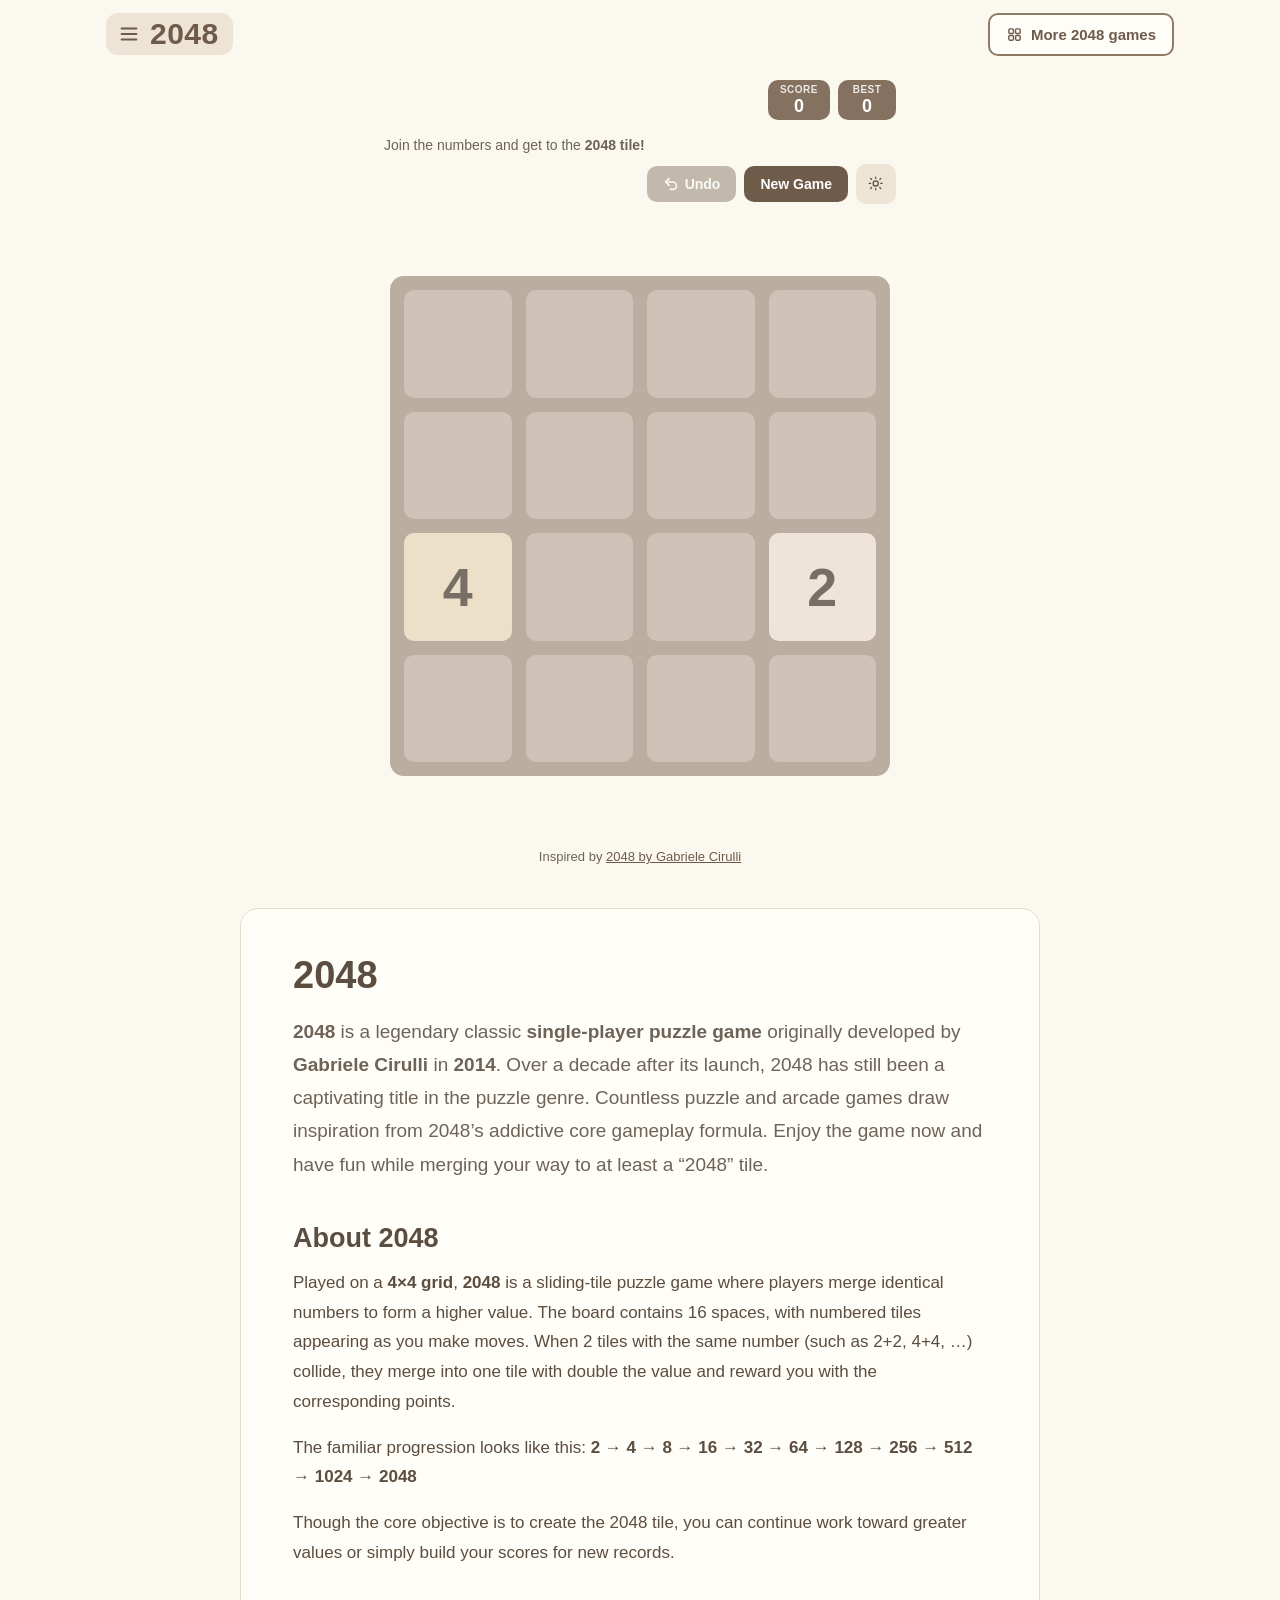
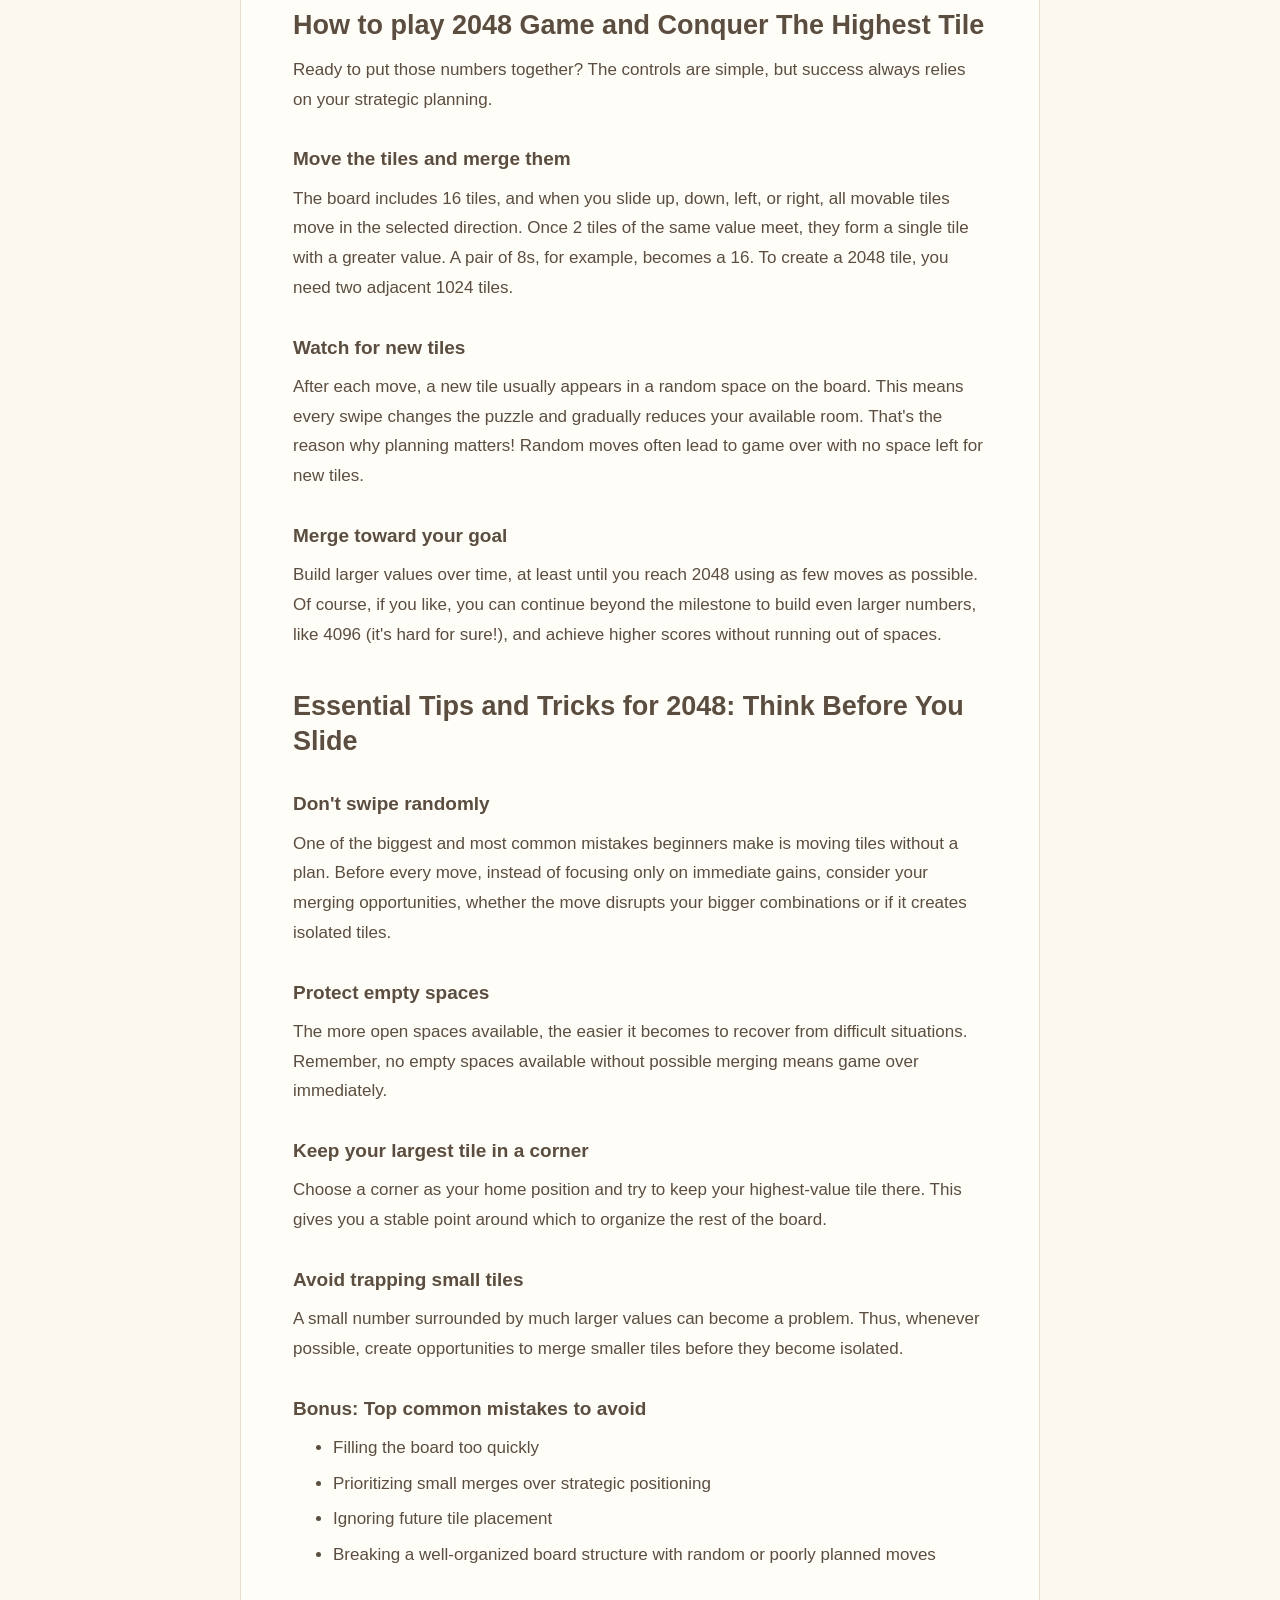
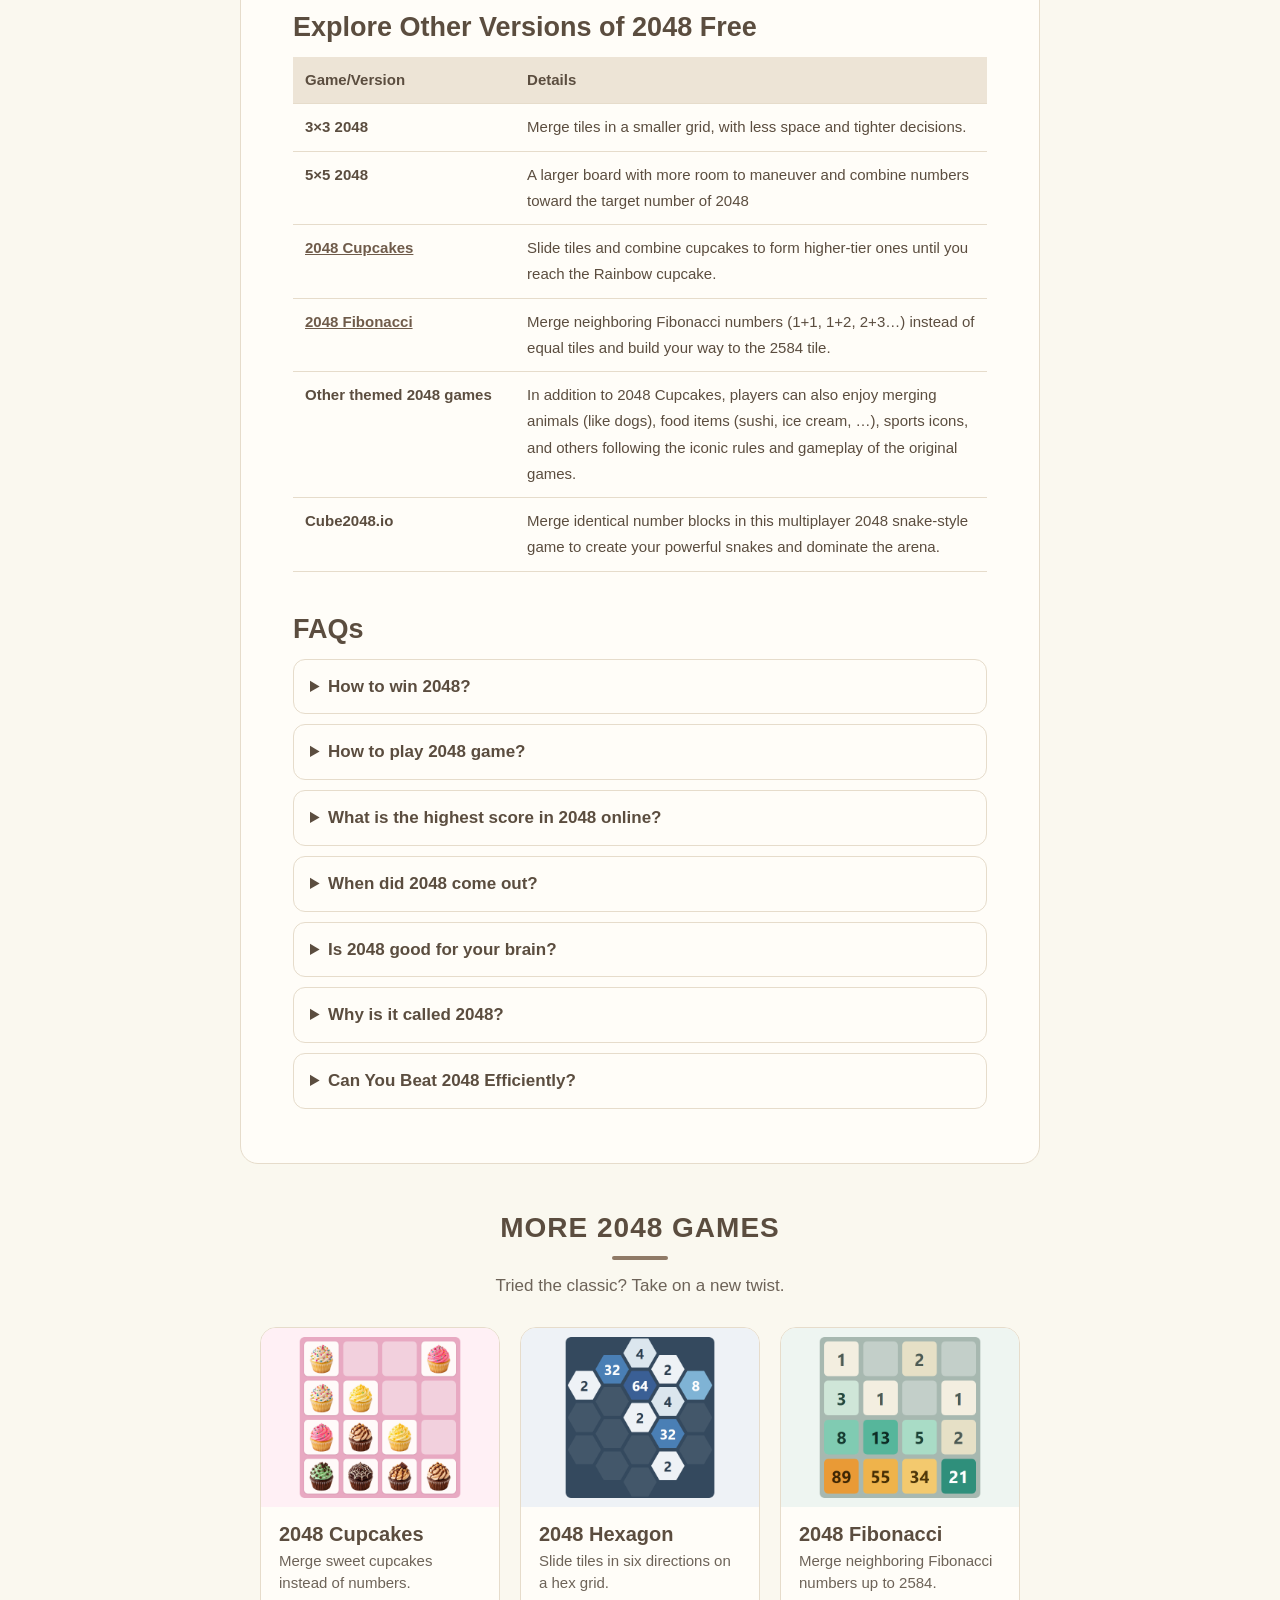
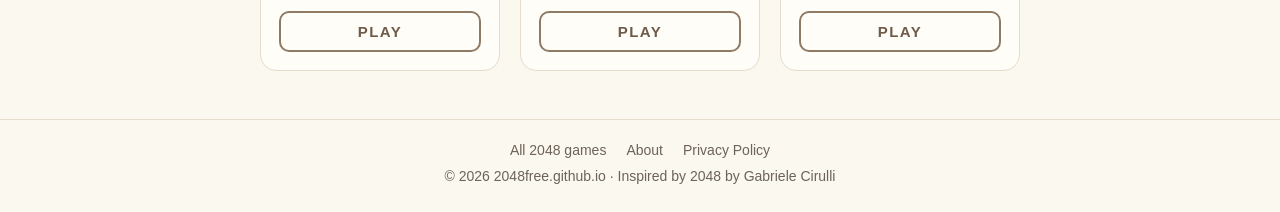
==== index.html @ 1d4ccf2f "Add Google Analytics tag (G-G84GT2WR56) to every page" ====
<!DOCTYPE html>
<html lang="en-US">
<head>
<!-- Google tag (gtag.js) -->
<script async src="https://www.googletagmanager.com/gtag/js?id=G-G84GT2WR56"></script>
<script>
  window.dataLayer = window.dataLayer || [];
  function gtag(){dataLayer.push(arguments);}
  gtag('js', new Date());

  gtag('config', 'G-G84GT2WR56');
</script><meta charset="UTF-8">
<meta name="viewport" content="width=device-width, initial-scale=1, viewport-fit=cover">
<title>2048 Free - Play 2048 Game</title>
<meta name="description" content="2048 is a legendary single-player puzzle game where players merge identical numbers to form a higher value. Play now and merge tiles until you reach 2048.">
<meta name="robots" content="index, follow, max-image-preview:large">
<link rel="canonical" href="https://2048free.github.io/">
<!-- Google Search Console: paste the google-site-verification meta tag here -->

<meta property="og:type" content="website">
<meta property="og:site_name" content="2048 Free">
<meta property="og:locale" content="en_US">
<meta property="og:title" content="2048 Free - Play 2048 Game">
<meta property="og:description" content="2048 is a legendary single-player puzzle game where players merge identical numbers to form a higher value. Play now and merge tiles until you reach 2048.">
<meta property="og:url" content="https://2048free.github.io/">
<meta property="og:image" content="https://2048free.github.io/assets/thumbs/2048.png">
<meta property="og:image:width" content="640">
<meta property="og:image:height" content="480">
<meta property="og:image:alt" content="2048 game board with merged number tiles">
<meta name="twitter:card" content="summary_large_image">
<meta name="twitter:title" content="2048 Free - Play 2048 Game">
<meta name="twitter:description" content="2048 is a legendary single-player puzzle game where players merge identical numbers to form a higher value. Play now and merge tiles until you reach 2048.">
<meta name="twitter:image" content="https://2048free.github.io/assets/thumbs/2048.png">

<link rel="icon" href="/favicon.ico" sizes="48x48">
<link rel="icon" href="/assets/favicon.svg" type="image/svg+xml">
<link rel="apple-touch-icon" href="/assets/apple-touch-icon.png">
<meta name="theme-color" content="#faf8ef" media="(prefers-color-scheme: light)">
<meta name="theme-color" content="#1b1917" media="(prefers-color-scheme: dark)">

<script type="application/ld+json">
{
  "@context": "https://schema.org",
  "@graph": [
    {
      "@type": "WebSite",
      "@id": "https://2048free.github.io/",
      "url": "https://2048free.github.io/",
      "name": "2048 Free",
      "alternateName": "2048",
      "inLanguage": "en-US"
    },
    {
      "@type": "FAQPage",
      "@id": "https://2048free.github.io/#faq",
      "url": "https://2048free.github.io/",
      "mainEntity": [
        {
          "@type": "Question",
          "name": "How to win 2048?",
          "acceptedAnswer": {
            "@type": "Answer",
            "text": "Keep your highest tile in one corner and, more importantly, avoid moving in random directions. Also, focus on building larger numbers while keeping the board organized. These are core and most crucial rules to keep in mind."
          }
        },
        {
          "@type": "Question",
          "name": "How to play 2048 game?",
          "acceptedAnswer": {
            "@type": "Answer",
            "text": "Slide tiles on a 4×4 grid using the 4 arrow keys (on PC) or swipe your screen (on touchscreen). When two matching tiles touch, they merge into a larger number. Keep merging until you reach 2048 or have no moves left."
          }
        },
        {
          "@type": "Question",
          "name": "What is the highest score in 2048 online?",
          "acceptedAnswer": {
            "@type": "Answer",
            "text": "There is no official highest score because you can continue playing after reaching 2048. Theoretically, the maximum possible score on the standard board (4×4) is roughly over 3,866,000 points."
          }
        },
        {
          "@type": "Question",
          "name": "When did 2048 come out?",
          "acceptedAnswer": {
            "@type": "Answer",
            "text": "2048 was released on March 9, 2014, by Italian developer Gabriele Cirulli."
          }
        },
        {
          "@type": "Question",
          "name": "Is 2048 good for your brain?",
          "acceptedAnswer": {
            "@type": "Answer",
            "text": "It’s quite likely. This is because 2048 helps develop pattern recognition, strategic thinking, planning, as well as problem-solving skills."
          }
        },
        {
          "@type": "Question",
          "name": "Why is it called 2048?",
          "acceptedAnswer": {
            "@type": "Answer",
            "text": "The game is named after its main goal: creating a tile with the number 2048 by merging smaller tiles."
          }
        },
        {
          "@type": "Question",
          "name": "Can You Beat 2048 Efficiently?",
          "acceptedAnswer": {
            "@type": "Answer",
            "text": "Most players focus on reaching 2048 as quickly as possible. Advanced players often attempt to reach the goal using the fewest moves possible. Can you merge a 2048 tile? Play now and beat this puzzle challenge!"
          }
        }
      ]
    }
  ]
}
</script>

<script>try{if(localStorage.getItem("2048free_theme")==="dark")document.documentElement.setAttribute("data-theme","dark")}catch(e){}</script>
<link rel="stylesheet" href="/assets/site.css">
<link rel="stylesheet" href="/assets/2048/game.css">
</head>
<body class="sf">

<header class="sf-header">
  <div class="sf-header-inner">
    <div class="sf-brand">
      <button class="sf-logo" id="sf-menu-toggle" type="button" aria-expanded="false" aria-controls="sf-menu" aria-label="Open menu">
        <svg class="sf-icon" viewBox="0 0 24 24" fill="none" stroke="currentColor" stroke-width="2.4" stroke-linecap="round" aria-hidden="true"><path d="M4 6h16M4 12h16M4 18h16"/></svg>2048
      </button>
      <nav class="sf-menu" id="sf-menu" hidden>
        <a class="sf-menu-item" href="/" aria-current="page">
          <svg class="sf-icon" viewBox="0 0 24 24" fill="none" stroke="currentColor" stroke-width="2" stroke-linejoin="round" aria-hidden="true"><path d="M12 3.5l2.6 5.3 5.9.9-4.3 4.1 1 5.8L12 16.9l-5.2 2.7 1-5.8-4.3-4.1 5.9-.9z"/></svg>
          <span><b>2048</b><small>The original 4×4 puzzle</small></span>
        </a>
        <a class="sf-menu-item" href="#how-to-play">
          <svg class="sf-icon" viewBox="0 0 24 24" fill="none" stroke="currentColor" stroke-width="2" stroke-linejoin="round" aria-hidden="true"><path d="M4 5.5A1.5 1.5 0 0 1 5.5 4H11v16H5.5A1.5 1.5 0 0 1 4 18.5z"/><path d="M20 5.5A1.5 1.5 0 0 0 18.5 4H13v16h5.5a1.5 1.5 0 0 0 1.5-1.5z"/></svg>
          <span><b>How to play</b><small>Rules, tips, and FAQs</small></span>
        </a>
        <a class="sf-menu-item" href="/2048-games/">
          <svg class="sf-icon" viewBox="0 0 24 24" fill="none" stroke="currentColor" stroke-width="2" stroke-linejoin="round" aria-hidden="true"><rect x="4" y="4" width="6.5" height="6.5" rx="1.5"/><rect x="13.5" y="4" width="6.5" height="6.5" rx="1.5"/><rect x="4" y="13.5" width="6.5" height="6.5" rx="1.5"/><rect x="13.5" y="13.5" width="6.5" height="6.5" rx="1.5"/></svg>
          <span><b>More 2048 games</b><small>Cupcakes, Hexagon, and more</small></span>
        </a>
        <div class="sf-menu-sep"></div>
        <div class="sf-menu-links">
          <a href="/2048-cupcakes/">2048 Cupcakes</a>
          <a href="/2048-hexagon/">2048 Hexagon</a>
          <a href="/2048-fibonacci/">2048 Fibonacci</a>
          <a href="/about/">About</a>
          <a href="/privacy-policy/">Privacy Policy</a>
        </div>
      </nav>
    </div>
    <div class="sf-actions">
      <a class="sf-btn-outline" href="/2048-games/">
        <svg class="sf-icon" viewBox="0 0 24 24" fill="none" stroke="currentColor" stroke-width="2" stroke-linejoin="round" aria-hidden="true"><rect x="4" y="4" width="6.5" height="6.5" rx="1.5"/><rect x="13.5" y="4" width="6.5" height="6.5" rx="1.5"/><rect x="4" y="13.5" width="6.5" height="6.5" rx="1.5"/><rect x="13.5" y="13.5" width="6.5" height="6.5" rx="1.5"/></svg><span>More<span class="sf-hide-sm"> 2048</span> games</span>
      </a>
    </div>
  </div>
</header>

<section class="sf-stage" aria-label="2048 game">
  <div class="app">
    <div class="side-panel">
      <div class="heading">
        <div class="scores-container">
          <div class="score-box">
            <span class="score-label">Score</span>
            <span class="score-value" id="score">0</span>
          </div>
          <div class="score-box">
            <span class="score-label">Best</span>
            <span class="score-value" id="best">0</span>
          </div>
        </div>
      </div>

      <div class="above-game">
        <p class="game-intro">Join the numbers and get to the <strong>2048 tile!</strong></p>
        <div class="game-actions">
          <button class="btn-undo" id="undo-btn" type="button" aria-label="Undo last move" title="Undo last move" disabled>
            <svg viewBox="0 0 24 24" fill="none" stroke="currentColor" stroke-width="2.4" stroke-linecap="round" stroke-linejoin="round" aria-hidden="true"><path d="M9 14L4 9l5-5"/><path d="M4 9h10.5a5.5 5.5 0 0 1 0 11H11"/></svg>Undo
          </button>
          <button class="btn-new-game" id="new-game-btn" type="button">New Game</button>
          <button class="btn-theme-toggle" id="theme-toggle-btn" type="button" aria-label="Toggle dark mode" title="Toggle dark mode">
            <svg class="icon-sun" viewBox="0 0 24 24" fill="none" stroke="currentColor" stroke-width="2" stroke-linecap="round" aria-hidden="true"><circle cx="12" cy="12" r="4"/><path d="M12 2v2M12 20v2M4.2 4.2l1.4 1.4M18.4 18.4l1.4 1.4M2 12h2M20 12h2M4.2 19.8l1.4-1.4M18.4 5.6l1.4-1.4"/></svg>
            <svg class="icon-moon" viewBox="0 0 24 24" fill="none" stroke="currentColor" stroke-width="2" stroke-linecap="round" stroke-linejoin="round" aria-hidden="true"><path d="M21 12.79A9 9 0 1 1 11.21 3 7 7 0 0 0 21 12.79z"/></svg>
          </button>
        </div>
      </div>
    </div>

    <div class="footer">
      <p class="attribution">Inspired by <a href="https://github.com/gabrielecirulli/2048" target="_blank" rel="nofollow noopener">2048 by Gabriele Cirulli</a></p>
    </div>

    <div class="board-wrap">      <div class="board" id="board">
        <div class="grid-bg" id="grid-bg" aria-hidden="true"></div>
        <div class="tile-layer" id="tile-layer"></div>
        <div class="overlay" id="overlay" hidden>
          <div class="overlay-box">
            <p class="overlay-title" id="overlay-title">You Win!</p>
            <div class="overlay-actions">
              <button class="btn-overlay btn-secondary" id="overlay-continue-btn" type="button">Keep Playing</button>
              <button class="btn-overlay btn-primary" id="overlay-retry-btn" type="button">New Game</button>
            </div>
          </div>
        </div>
      </div>
    </div>
  </div>
</section>

<main class="sf-main">
  <article class="sf-article" id="how-to-play">
    <h1>2048</h1>
    <p class="sf-lead"><strong>2048</strong> is a legendary classic <strong>single-player puzzle game</strong> originally developed by <strong>Gabriele Cirulli</strong> in <strong>2014</strong>. Over a decade after its launch, 2048 has still been a captivating title in the puzzle genre. Countless puzzle and arcade games draw inspiration from 2048’s addictive core gameplay formula. Enjoy the game now and have fun while merging your way to at least a “2048” tile.</p>

    <h2>About 2048</h2>
    <p>Played on a <strong>4×4 grid</strong>, <strong>2048</strong> is a sliding-tile puzzle game where players merge identical numbers to form a higher value. The board contains 16 spaces, with numbered tiles appearing as you make moves. When 2 tiles with the same number (such as 2+2, 4+4, …) collide, they merge into one tile with double the value and reward you with the corresponding points.</p>
    <p>The familiar progression looks like this: <strong>2 → 4 → 8 → 16 → 32 → 64 → 128 → 256 → 512 → 1024 → 2048</strong></p>
    <p>Though the core objective is to create the 2048 tile, you can continue work toward greater values or simply build your scores for new records.</p>

    <h2>How to play 2048 Game and Conquer The Highest Tile</h2>
    <p>Ready to put those numbers together? The controls are simple, but success always relies on your strategic planning.</p>
    <h3>Move the tiles and merge them</h3>
    <p>The board includes 16 tiles, and when you slide up, down, left, or right, all movable tiles move in the selected direction. Once 2 tiles of the same value meet, they form a single tile with a greater value. A pair of 8s, for example, becomes a 16. To create a 2048 tile, you need two adjacent 1024 tiles.</p>
    <h3>Watch for new tiles</h3>
    <p>After each move, a new tile usually appears in a random space on the board. This means every swipe changes the puzzle and gradually reduces your available room. That's the reason why planning matters! Random moves often lead to game over with no space left for new tiles.</p>
    <h3>Merge toward your goal</h3>
    <p>Build larger values over time, at least until you reach 2048 using as few moves as possible. Of course, if you like, you can continue beyond the milestone to build even larger numbers, like 4096 (it's hard for sure!), and achieve higher scores without running out of spaces.</p>

    <h2>Essential Tips and Tricks for 2048: Think Before You Slide</h2>
    <h3>Don't swipe randomly</h3>
    <p>One of the biggest and most common mistakes beginners make is moving tiles without a plan. Before every move, instead of focusing only on immediate gains, consider your merging opportunities, whether the move disrupts your bigger combinations or if it creates isolated tiles.</p>
    <h3>Protect empty spaces</h3>
    <p>The more open spaces available, the easier it becomes to recover from difficult situations. Remember, no empty spaces available without possible merging means game over immediately.</p>
    <h3>Keep your largest tile in a corner</h3>
    <p>Choose a corner as your home position and try to keep your highest-value tile there. This gives you a stable point around which to organize the rest of the board.</p>
    <h3>Avoid trapping small tiles</h3>
    <p>A small number surrounded by much larger values can become a problem. Thus, whenever possible, create opportunities to merge smaller tiles before they become isolated.</p>
    <h3>Bonus: Top common mistakes to avoid</h3>
    <ul>
      <li>Filling the board too quickly</li>
      <li>Prioritizing small merges over strategic positioning</li>
      <li>Ignoring future tile placement</li>
      <li>Breaking a well-organized board structure with random or poorly planned moves</li>
    </ul>

    <h2>Explore Other Versions of 2048 Free</h2>
    <table>
      <thead>
        <tr><th>Game/Version</th><th>Details</th></tr>
      </thead>
      <tbody>
        <tr><td>3×3 2048</td><td>Merge tiles in a smaller grid, with less space and tighter decisions.</td></tr>
        <tr><td>5×5 2048</td><td>A larger board with more room to maneuver and combine numbers toward the target number of 2048</td></tr>
        <tr><td><a href="/2048-cupcakes/">2048 Cupcakes</a></td><td>Slide tiles and combine cupcakes to form higher-tier ones until you reach the Rainbow cupcake.</td></tr>
        <tr><td><a href="/2048-fibonacci/">2048 Fibonacci</a></td><td>Merge neighboring Fibonacci numbers (1+1, 1+2, 2+3…) instead of equal tiles and build your way to the 2584 tile.</td></tr>
        <tr><td>Other themed 2048 games</td><td>In addition to 2048 Cupcakes, players can also enjoy merging animals (like dogs), food items (sushi, ice cream, …), sports icons, and others following the iconic rules and gameplay of the original games.</td></tr>
        <tr><td>Cube2048.io</td><td>Merge identical number blocks in this multiplayer 2048 snake-style game to create your powerful snakes and dominate the arena.</td></tr>
      </tbody>
    </table>

    <h2>FAQs</h2>
    <details>
      <summary>How to win 2048?</summary>
      <p>Keep your highest tile in one corner and, more importantly, avoid moving in random directions. Also, focus on building larger numbers while keeping the board organized. These are core and most crucial rules to keep in mind.</p>
    </details>
    <details>
      <summary>How to play 2048 game?</summary>
      <p>Slide tiles on a 4×4 grid using the 4 arrow keys (on PC) or swipe your screen (on touchscreen). When two matching tiles touch, they merge into a larger number. Keep merging until you reach 2048 or have no moves left.</p>
    </details>
    <details>
      <summary>What is the highest score in 2048 online?</summary>
      <p>There is no official highest score because you can continue playing after reaching 2048. Theoretically, the maximum possible score on the standard board (4×4) is roughly over 3,866,000 points.</p>
    </details>
    <details>
      <summary>When did 2048 come out?</summary>
      <p>2048 was released on March 9, 2014, by Italian developer Gabriele Cirulli.</p>
    </details>
    <details>
      <summary>Is 2048 good for your brain?</summary>
      <p>It’s quite likely. This is because 2048 helps develop pattern recognition, strategic thinking, planning, as well as problem-solving skills.</p>
    </details>
    <details>
      <summary>Why is it called 2048?</summary>
      <p>The game is named after its main goal: creating a tile with the number 2048 by merging smaller tiles.</p>
    </details>
    <details>
      <summary>Can You Beat 2048 Efficiently?</summary>
      <p>Most players focus on reaching 2048 as quickly as possible. Advanced players often attempt to reach the goal using the fewest moves possible. Can you merge a 2048 tile? Play now and beat this puzzle challenge!</p>
    </details>
  </article>

  <section class="sf-related" aria-labelledby="related-title">
    <p class="sf-section-title" id="related-title">More 2048 games</p>
    <p class="sf-section-sub">Tried the classic? Take on a new twist.</p>
    <div class="sf-grid">
      <a class="sf-card" href="/2048-cupcakes/">
        <span class="sf-card-thumb"><img src="/assets/thumbs/2048-cupcakes.png" alt="2048 Cupcakes game board" loading="lazy" width="640" height="480"></span>
        <span class="sf-card-body">
          <span class="sf-card-title">2048 Cupcakes</span>
          <span class="sf-card-desc">Merge sweet cupcakes instead of numbers.</span>
          <span class="sf-card-play">PLAY</span>
        </span>
      </a>
      <a class="sf-card" href="/2048-hexagon/">
        <span class="sf-card-thumb"><img src="/assets/thumbs/2048-hexagon.png" alt="2048 Hexagon game board" loading="lazy" width="640" height="480"></span>
        <span class="sf-card-body">
          <span class="sf-card-title">2048 Hexagon</span>
          <span class="sf-card-desc">Slide tiles in six directions on a hex grid.</span>
          <span class="sf-card-play">PLAY</span>
        </span>
      </a>
      <a class="sf-card" href="/2048-fibonacci/">
        <span class="sf-card-thumb"><img src="/assets/thumbs/2048-fibonacci.png" alt="2048 Fibonacci game board" loading="lazy" width="640" height="480"></span>
        <span class="sf-card-body">
          <span class="sf-card-title">2048 Fibonacci</span>
          <span class="sf-card-desc">Merge neighboring Fibonacci numbers up to 2584.</span>
          <span class="sf-card-play">PLAY</span>
        </span>
      </a>
    </div>
  </section>
</main>

<footer class="sf-footer">
  <nav aria-label="Footer">
    <a href="/2048-games/">All 2048 games</a>
    <a href="/about/">About</a>
    <a href="/privacy-policy/">Privacy Policy</a>
  </nav>
  <p>© 2026 2048free.github.io · Inspired by <a href="https://github.com/gabrielecirulli/2048" target="_blank" rel="nofollow noopener">2048 by Gabriele Cirulli</a></p>
</footer>

<script src="/assets/site.js"></script>
<script src="/assets/2048/game.js"></script>
</body>
</html>
---- assets/site.css ----
/* Site chrome shared by every page: header, menu, article, cards, footer.
   Everything is prefixed sf- (and --sf-) so it never collides with the
   per-game stylesheets, which use generic names like .title and --bg. */

:root {
  --sf-header-h: 68px;
  --sf-bg: #faf8ef;
  --sf-ink: #5b4d3f;
  --sf-ink-soft: #6d6358;
  --sf-surface: #ede4d6;
  --sf-surface-hover: #e3d7c5;
  --sf-card: #fffdf8;
  --sf-border: #e6dccb;
  --sf-accent: #8f7a66;
  --sf-accent-dark: #6f5b4a;
  --sf-on-accent: #ffffff;
  --sf-gold: #edc22e;
  --sf-shadow: 0 10px 30px rgba(94, 76, 58, 0.16);
  --sf-font: -apple-system, BlinkMacSystemFont, "Segoe UI", Roboto, Helvetica, Arial, sans-serif;
}

:root[data-theme="dark"] {
  --sf-bg: #1b1917;
  --sf-ink: #f2ece2;
  --sf-ink-soft: #b7ada0;
  --sf-surface: #2c2823;
  --sf-surface-hover: #37312a;
  --sf-card: #23201c;
  --sf-border: #3a342d;
  --sf-accent: #a08870;
  --sf-accent-dark: #7a6450;
  --sf-shadow: 0 10px 30px rgba(0, 0, 0, 0.45);
}

* { box-sizing: border-box; }

html {
  scroll-behavior: smooth;
  scroll-padding-top: 12px;
}

body.sf {
  margin: 0;
  min-height: 100vh;
  background: var(--sf-bg);
  color: var(--sf-ink);
  font-family: var(--sf-font);
  -webkit-tap-highlight-color: transparent;
  display: flex;
  flex-direction: column;
}

.sf a { color: var(--sf-accent-dark); }
/* Only in-text links get the warm dark-mode link color; buttons, menu and
   footer links keep their own colors. */
:root[data-theme="dark"] .sf-article a { color: #d8b992; }

.sf-icon {
  width: 1em;
  height: 1em;
  flex-shrink: 0;
}

/* ---------- Header ---------- */

.sf-header {
  height: var(--sf-header-h);
  flex-shrink: 0;
  position: relative;
  z-index: 50;
}

.sf-header-inner {
  max-width: 1100px;
  height: 100%;
  margin: 0 auto;
  padding: 0 16px;
  display: flex;
  align-items: center;
  justify-content: space-between;
  gap: 12px;
}

.sf-brand {
  position: relative;
}

.sf-logo {
  display: inline-flex;
  align-items: center;
  gap: 10px;
  border: none;
  background: var(--sf-surface);
  color: var(--sf-accent-dark);
  border-radius: 12px;
  padding: 6px 14px 6px 12px;
  font: 800 30px/1 var(--sf-font);
  letter-spacing: 0.5px;
  cursor: pointer;
  touch-action: manipulation;
}

:root[data-theme="dark"] .sf-logo { color: var(--sf-ink); }

.sf-logo:hover,
.sf-logo[aria-expanded="true"] {
  background: var(--sf-surface-hover);
}

.sf-logo .sf-icon { font-size: 22px; }

.sf-actions {
  display: flex;
  align-items: center;
  gap: 10px;
}

.sf-btn,
.sf-btn-outline {
  display: inline-flex;
  align-items: center;
  gap: 8px;
  border-radius: 10px;
  font: 700 15px/1 var(--sf-font);
  padding: 11px 16px;
  text-decoration: none;
  cursor: pointer;
  white-space: nowrap;
  touch-action: manipulation;
}

.sf .sf-btn {
  border: 2px solid var(--sf-accent-dark);
  background: var(--sf-accent-dark);
  color: var(--sf-on-accent);
}

.sf .sf-btn:hover { background: var(--sf-accent); border-color: var(--sf-accent); }

.sf .sf-btn-outline {
  border: 2px solid var(--sf-accent);
  background: var(--sf-card);
  color: var(--sf-accent-dark);
}

:root[data-theme="dark"] .sf .sf-btn-outline { color: var(--sf-ink); }

.sf .sf-btn-outline:hover { background: var(--sf-surface); }

.sf-btn-outline .sf-icon { font-size: 17px; }

/* ---------- Dropdown menu ---------- */

.sf-menu {
  position: absolute;
  top: calc(100% + 8px);
  left: 0;
  width: min(320px, calc(100vw - 32px));
  background: var(--sf-surface);
  border-radius: 14px;
  box-shadow: var(--sf-shadow);
  padding: 8px;
  z-index: 60;
}

.sf-menu[hidden] { display: none; }

.sf-menu-item {
  display: flex;
  gap: 12px;
  align-items: flex-start;
  padding: 10px 12px;
  border-radius: 10px;
  text-decoration: none;
}

.sf .sf-menu-item { color: var(--sf-ink); }

.sf-menu-item:hover { background: var(--sf-surface-hover); }

.sf-menu-item[aria-current="page"] {
  background: var(--sf-accent-dark);
}

.sf .sf-menu-item[aria-current="page"],
.sf .sf-menu-item[aria-current="page"] small { color: #fff; }

.sf-menu-item .sf-icon {
  font-size: 20px;
  margin-top: 1px;
  color: var(--sf-accent-dark);
}

:root[data-theme="dark"] .sf-menu-item .sf-icon { color: #d8b992; }

.sf-menu-item[aria-current="page"] .sf-icon { color: #fff; }

.sf-menu-item b {
  display: block;
  font-size: 16px;
}

.sf-menu-item small {
  display: block;
  margin-top: 3px;
  font-size: 13px;
  color: var(--sf-ink-soft);
}

.sf-menu-sep {
  height: 1px;
  background: var(--sf-border);
  margin: 8px 6px;
}

.sf-menu-links {
  display: grid;
  grid-template-columns: 1fr 1fr;
  gap: 2px 10px;
  padding: 4px 12px 6px;
}

.sf .sf-menu-links a {
  font-size: 13px;
  color: var(--sf-ink-soft);
  text-decoration: none;
  padding: 5px 0;
}

.sf .sf-menu-links a:hover { color: var(--sf-ink); }

/* ---------- Game stage ----------
   Exactly one screen tall (minus the header) so the game looks and plays
   like a full-screen app; the article simply starts below the fold. */

.sf-stage {
  height: calc(100vh - var(--sf-header-h));
  /* On tall portrait phones the board is width-bound, so a full-height stage
     would leave big empty bands around it — cap the height at roughly what a
     full-width board plus its score/button rows needs (108vw covers the
     slightly-taller-than-wide hex board). */
  height: min(calc(100svh - var(--sf-header-h)), calc(108vw + 170px));
  min-height: 340px;
  display: flex;
  justify-content: center;
}

.sf-stage > .app {
  height: 100%;
  margin: 0 auto;
}

.sf-scroll-hint {
  display: flex;
  justify-content: center;
  margin: -6px 0 8px;
}

.sf .sf-scroll-hint a {
  display: inline-flex;
  align-items: center;
  gap: 6px;
  font-size: 14px;
  font-weight: 600;
  color: var(--sf-ink-soft);
  text-decoration: none;
}

.sf .sf-scroll-hint a:hover { color: var(--sf-ink); }

/* ---------- Main content ---------- */

.sf-main {
  flex: 1 0 auto;
  width: 100%;
  max-width: 1100px;
  margin: 0 auto;
  padding: 8px 16px 48px;
}

.sf-article {
  max-width: 800px;
  margin: 0 auto;
  background: var(--sf-card);
  border: 1px solid var(--sf-border);
  border-radius: 18px;
  padding: clamp(22px, 5vw, 44px) clamp(18px, 5vw, 52px);
  font-size: 17px;
  line-height: 1.75;
}

.sf-article h1 {
  font-size: clamp(28px, 5vw, 38px);
  line-height: 1.2;
  margin: 0 0 16px;
  font-weight: 800;
}

.sf-article h2 {
  font-size: clamp(22px, 3.6vw, 27px);
  line-height: 1.3;
  margin: 40px 0 12px;
  font-weight: 800;
}

.sf-article h3 {
  font-size: 19px;
  margin: 28px 0 8px;
  font-weight: 700;
}

.sf-article p,
.sf-article ul,
.sf-article ol { margin: 0 0 16px; }

.sf-article li { margin: 6px 0; }

.sf-article .sf-lead {
  font-size: 19px;
  color: var(--sf-ink-soft);
}

.sf-article img { max-width: 100%; height: auto; border-radius: 12px; }

.sf-article table {
  width: 100%;
  border-collapse: collapse;
  margin: 0 0 16px;
  font-size: 15px;
}

.sf-article th,
.sf-article td {
  text-align: left;
  vertical-align: top;
  padding: 10px 12px;
  border-bottom: 1px solid var(--sf-border);
}

.sf-article thead th {
  background: var(--sf-surface);
}

.sf-article tbody td:first-child {
  font-weight: 700;
  width: 32%;
}

.sf-article details {
  border: 1px solid var(--sf-border);
  border-radius: 12px;
  padding: 12px 16px;
  margin: 0 0 10px;
}

.sf-article summary {
  font-weight: 700;
  cursor: pointer;
}

.sf-article details p { margin: 10px 0 0; }

.sf-kbd {
  display: inline-block;
  min-width: 28px;
  padding: 2px 8px;
  border-radius: 6px;
  border: 1px solid var(--sf-border);
  border-bottom-width: 3px;
  background: var(--sf-bg);
  font: 700 14px/1.4 var(--sf-font);
  text-align: center;
}

.sf-placeholder {
  border: 2px dashed var(--sf-accent);
  border-radius: 12px;
  padding: 10px 14px;
  font-size: 14px;
  color: var(--sf-ink-soft);
  margin: 0 0 20px;
}

/* ---------- Section title (category page, "you may also like") ---------- */

.sf-section-title {
  text-align: center;
  margin: 28px 0 8px;
  font-size: clamp(26px, 5vw, 38px);
  font-weight: 900;
  letter-spacing: 1px;
  text-transform: uppercase;
}

.sf-section-title::after {
  content: "";
  display: block;
  width: 56px;
  height: 4px;
  border-radius: 2px;
  background: var(--sf-accent);
  margin: 12px auto 0;
}

.sf-section-sub {
  text-align: center;
  max-width: 620px;
  margin: 12px auto 28px;
  color: var(--sf-ink-soft);
  font-size: 17px;
  line-height: 1.6;
}

.sf-related { margin-top: 48px; }

.sf-related .sf-section-title { font-size: clamp(22px, 4vw, 28px); }

/* ---------- Game cards ---------- */

/* Fixed-width columns centered as a group, so a short row of games sits in
   the middle of the page instead of hugging the left edge. */
.sf-grid {
  display: grid;
  grid-template-columns: repeat(auto-fit, minmax(200px, 240px));
  justify-content: center;
  gap: 20px;
}

@media (max-width: 560px) {
  .sf-grid {
    grid-template-columns: repeat(2, minmax(0, 1fr));
    gap: 12px;
  }
  .sf-card-body { padding: 12px 12px 14px; }
  .sf-card-title { font-size: 17px; }
  .sf-card-desc { font-size: 14px; margin-bottom: 12px; }
  .sf-card-play { padding: 8px; font-size: 14px; }
}

.sf-card {
  display: flex;
  flex-direction: column;
  background: var(--sf-card);
  border: 1px solid var(--sf-border);
  border-radius: 16px;
  overflow: hidden;
  text-decoration: none;
  transition: transform 0.15s ease, border-color 0.15s ease, box-shadow 0.15s ease;
}

.sf .sf-card { color: var(--sf-ink); }

.sf-card:hover {
  transform: translateY(-3px);
  border-color: var(--sf-accent);
  box-shadow: var(--sf-shadow);
}

.sf-card-thumb {
  aspect-ratio: 4 / 3;
  background: var(--sf-surface);
  display: block;
}

.sf-card-thumb img {
  width: 100%;
  height: 100%;
  object-fit: cover;
  display: block;
}

.sf-card-body {
  padding: 16px 18px 18px;
  display: flex;
  flex-direction: column;
  flex: 1;
}

.sf-card-title {
  font-size: 20px;
  font-weight: 800;
  margin: 0 0 4px;
}

.sf-card-desc {
  font-size: 15px;
  line-height: 1.5;
  color: var(--sf-ink-soft);
  margin: 0 0 16px;
  flex: 1;
}

.sf-card-play {
  display: block;
  text-align: center;
  border: 2px solid var(--sf-accent);
  border-radius: 10px;
  padding: 10px;
  font-size: 15px;
  font-weight: 800;
  letter-spacing: 1.5px;
  color: var(--sf-accent-dark);
  transition: background 0.15s ease, color 0.15s ease;
}

:root[data-theme="dark"] .sf-card-play { color: var(--sf-ink); }

.sf-card:hover .sf-card-play {
  background: var(--sf-accent);
  color: #fff;
}

.sf-badge {
  position: absolute;
  top: 10px;
  right: 10px;
  background: var(--sf-gold);
  color: #4a3b1c;
  font-size: 12px;
  font-weight: 800;
  letter-spacing: 1px;
  padding: 4px 10px;
  border-radius: 999px;
}

/* ---------- Plain pages (about, privacy) ---------- */

.sf-page-head {
  text-align: center;
  padding: 16px 0 8px;
}

/* ---------- Footer ---------- */

.sf-footer {
  border-top: 1px solid var(--sf-border);
  padding: 22px 16px 28px;
  text-align: center;
  font-size: 14px;
  color: var(--sf-ink-soft);
}

.sf-footer nav {
  display: flex;
  flex-wrap: wrap;
  justify-content: center;
  gap: 6px 20px;
  margin-bottom: 10px;
}

.sf .sf-footer a {
  color: var(--sf-ink-soft);
  text-decoration: none;
}

.sf .sf-footer a:hover { color: var(--sf-ink); text-decoration: underline; }

.sf-footer p { margin: 0; }

/* ---------- Small screens ---------- */

@media (max-width: 560px) {
  :root { --sf-header-h: 60px; }
  .sf-header-inner { padding: 0 12px; gap: 8px; }
  .sf-logo { font-size: 24px; padding: 6px 10px; gap: 8px; }
  .sf-logo .sf-icon { font-size: 18px; }
  .sf-actions { gap: 6px; }
  .sf-btn, .sf-btn-outline { font-size: 14px; padding: 9px 11px; gap: 6px; }
  .sf-hide-sm { display: none; }
}

@media (max-width: 360px) {
  .sf-logo { font-size: 20px; }
  .sf-btn, .sf-btn-outline { font-size: 13px; padding: 8px 9px; }
  .sf-btn-outline .sf-icon { display: none; }
}
---- assets/2048/game.css ----
:root {
  --gap: clamp(8px, 2.2vw, 14px);
  --radius: clamp(6px, 1.6vw, 10px);
  --bg: #faf8ef;
  --ink: #5b4d3f;
  --ink-soft: #6d6358;
  --board-bg: #bbada0;
  --cell-bg: rgba(238, 228, 218, 0.38);
  --overlay-bg: rgba(250, 248, 239, 0.82);
  --surface: #ede4d6;
  --accent: #85715f;
  --accent-dark: #6f5b4a;
  --link-color: #6f5b4a;

  --tile-2-bg: #eee4da;      --tile-2-fg: #776e65;
  --tile-4-bg: #ede0c8;      --tile-4-fg: #776e65;
  --tile-8-bg: #f2b179;      --tile-8-fg: #fff8f0;
  --tile-16-bg: #f59563;     --tile-16-fg: #fff8f0;
  --tile-32-bg: #f67c5f;     --tile-32-fg: #fff8f0;
  --tile-64-bg: #f65e3b;     --tile-64-fg: #fff8f0;
  --tile-128-bg: #edcf72;    --tile-128-fg: #fff8f0;
  --tile-256-bg: #edcc61;    --tile-256-fg: #fff8f0;
  --tile-512-bg: #edc850;    --tile-512-fg: #fff8f0;
  --tile-1024-bg: #edc53f;   --tile-1024-fg: #fff8f0;
  --tile-2048-bg: #edc22e;   --tile-2048-fg: #fff8f0;
  --tile-super-bg: #3c3a32; --tile-super-fg: #f9f6f2;
}

* { box-sizing: border-box; }

/* Page-level rules (body background, font, scrolling) live in
   assets/site.css — the game only lays out inside .sf-stage, which is sized
   to exactly one screen below the site header. */
.app {
  width: 100%;
  max-width: 560px;
  height: 100%;
  max-height: 820px;
  padding: clamp(4px, 1.5vw, 12px) clamp(12px, 3vw, 24px) clamp(12px, 3vw, 24px);
  color: var(--ink);
  display: flex;
  flex-direction: column;
  gap: clamp(8px, 2.5vw, 16px);
}

/* The side-panel wrapper is transparent to layout: its children become
   direct flex items of .app, always stacked in a single centered column.
   Markup nests them inside side-panel, which puts action-row and footer
   before board-wrap in document order — use `order` to restore the
   intended visual order: header, scores, hint, board, undo, attribution. */
.side-panel {
  display: contents;
}

.heading { order: 1; }
.above-game { order: 2; }
.board-wrap { order: 3; }
.footer { order: 4; }

/* Row 1: title left, score/best right — same arrangement as the original
   2048's .heading (h1.title floated left, .scores-container floated right). */
.heading {
  display: flex;
  align-items: center;
  justify-content: space-between;
  flex-wrap: wrap;
  gap: 8px 10px;
}

.title {
  margin: 0;
  flex-shrink: 0;
  font-size: clamp(22px, 5.5vw, 30px);
  font-weight: 800;
  color: var(--ink);
  letter-spacing: 0.5px;
}

.scores-container {
  display: flex;
  gap: 8px;
  /* The heading has no title on the homepage, so keep Score/Best right-aligned
     above the action buttons instead of drifting to the left. */
  margin-left: auto;
}

.score-box {
  background: var(--accent);
  color: #fff;
  border-radius: var(--radius);
  padding: 4px 12px;
  min-width: 58px;
  text-align: center;
  display: flex;
  flex-direction: column;
  line-height: 1.15;
}

.score-label {
  font-size: 10px;
  font-weight: 700;
  text-transform: uppercase;
  opacity: 0.85;
  letter-spacing: 0.5px;
}

.score-value {
  font-size: clamp(14px, 3.2vw, 18px);
  font-weight: 700;
}

/* Row 2: hint text left, action buttons right — same arrangement as the
   original's .above-game (.game-intro floated left, .restart-button right).
   Undo and the theme toggle are our own additions, styled like New Game
   (the original's only button here) rather than as a separate custom row. */
.above-game {
  display: flex;
  align-items: center;
  justify-content: space-between;
  flex-wrap: wrap;
  gap: 8px 10px;
}

.game-intro {
  margin: 0;
  font-size: clamp(12px, 3vw, 14px);
  color: var(--ink-soft);
  line-height: 1.4;
}

.game-actions {
  display: flex;
  align-items: center;
  gap: 8px;
  flex-shrink: 0;
  /* When .game-intro is long enough to force a wrap, space-between would
     otherwise leave this alone on its own line pinned to the left — push it
     to the right instead, staying aligned under Score/Best like the user
     expects, whether it shares the row with the intro text or not. */
  margin-left: auto;
}

.btn-new-game,
.btn-undo {
  flex-shrink: 0;
  border: none;
  background: var(--accent-dark);
  color: #fff;
  font-weight: 700;
  font-size: clamp(12px, 3vw, 14px);
  padding: 10px 16px;
  border-radius: var(--radius);
  cursor: pointer;
  touch-action: manipulation;
  display: inline-flex;
  align-items: center;
  gap: 6px;
}

.btn-undo svg {
  width: 1.15em;
  height: 1.15em;
}

.btn-theme-toggle svg {
  width: 55%;
  height: 55%;
}

.btn-theme-toggle .icon-moon { display: none; }
:root[data-theme="dark"] .btn-theme-toggle .icon-sun { display: none; }
:root[data-theme="dark"] .btn-theme-toggle .icon-moon { display: block; }

.btn-new-game:active,
.btn-undo:active {
  background: var(--accent);
}

.btn-undo:disabled {
  opacity: 0.4;
  cursor: default;
  pointer-events: none;
}

.btn-theme-toggle {
  flex-shrink: 0;
  border: none;
  background: var(--surface);
  color: var(--ink);
  font-size: clamp(16px, 4vw, 20px);
  line-height: 1;
  width: clamp(34px, 8vw, 40px);
  height: clamp(34px, 8vw, 40px);
  border-radius: var(--radius);
  cursor: pointer;
  touch-action: manipulation;
  display: flex;
  align-items: center;
  justify-content: center;
}

.btn-theme-toggle:active {
  background: var(--cell-bg);
}

.btn-theme-toggle:disabled {
  opacity: 0.4;
  cursor: default;
  pointer-events: none;
}

.board-wrap {
  width: 100%;
  flex: 1 1 auto;
  min-height: 0;
  display: flex;
  align-items: center;
  justify-content: center;
}

.board {
  position: relative;
  width: min(100%, 500px);
  aspect-ratio: 1 / 1;
  background: var(--board-bg);
  border-radius: calc(var(--radius) + 4px);
  padding: var(--gap);
  overflow: hidden;
  touch-action: none;
  user-select: none;
  -webkit-user-select: none;
  -webkit-touch-callout: none;
}

.grid-bg {
  position: absolute;
  inset: var(--gap);
  display: grid;
  grid-template-columns: repeat(4, 1fr);
  grid-template-rows: repeat(4, 1fr);
  gap: var(--gap);
}

.grid-bg .cell {
  background: var(--cell-bg);
  border-radius: var(--radius);
}

.tile-layer {
  position: absolute;
  inset: var(--gap);
}

.tile {
  position: absolute;
  display: flex;
  align-items: center;
  justify-content: center;
  overflow: hidden;
  border-radius: var(--radius);
  font-weight: 700;
  font-size: clamp(16px, 6.5vw, 34px);
  transition: top 100ms ease-in-out, left 100ms ease-in-out;
  will-change: top, left;
  background: var(--tile-2-bg);
  color: var(--tile-2-fg);
}

.tile-layer.no-transition .tile {
  transition: none;
}

.tile[data-value="2"]    { background: var(--tile-2-bg);    color: var(--tile-2-fg); }
.tile[data-value="4"]    { background: var(--tile-4-bg);    color: var(--tile-4-fg); }
.tile[data-value="8"]    { background: var(--tile-8-bg);    color: var(--tile-8-fg); }
.tile[data-value="16"]   { background: var(--tile-16-bg);   color: var(--tile-16-fg); }
.tile[data-value="32"]   { background: var(--tile-32-bg);   color: var(--tile-32-fg); }
.tile[data-value="64"]   { background: var(--tile-64-bg);   color: var(--tile-64-fg); }
.tile[data-value="128"]  { background: var(--tile-128-bg);  color: var(--tile-128-fg); }
.tile[data-value="256"]  { background: var(--tile-256-bg);  color: var(--tile-256-fg); }
.tile[data-value="512"]  { background: var(--tile-512-bg);  color: var(--tile-512-fg); }
.tile[data-value="1024"] { background: var(--tile-1024-bg); color: var(--tile-1024-fg); }
.tile[data-value="2048"] { background: var(--tile-2048-bg); color: var(--tile-2048-fg); }
.tile[data-super="true"] { background: var(--tile-super-bg); color: var(--tile-super-fg); }

.tile.new {
  animation: pop 160ms ease-in-out;
}

.tile.merged {
  animation: pop 140ms ease-in-out;
  z-index: 2;
}

@keyframes pop {
  0%   { transform: scale(0.4); }
  60%  { transform: scale(1.08); }
  100% { transform: scale(1); }
}

.overlay {
  position: absolute;
  inset: 0;
  background: var(--overlay-bg);
  border-radius: calc(var(--radius) + 4px);
  display: flex;
  align-items: center;
  justify-content: center;
  z-index: 10;
}

.overlay[hidden] { display: none; }

.overlay-box {
  text-align: center;
  /* Sized off the board's own real pixel size (set in measureBoard()), not
     viewport width — a fixed vw-based size doesn't shrink when the board is
     squeezed by a short viewport, and the overlay content (title + two
     buttons) ends up taller than the board, pushing "New Game" out of the
     clipped, clickable area entirely. */
  padding: var(--overlay-box-padding, 16px);
  max-width: 100%;
  max-height: 100%;
  overflow: hidden;
}

.overlay-title {
  font-size: var(--overlay-title-size, clamp(22px, 6vw, 32px));
  font-weight: 800;
  margin: 0 0 var(--overlay-title-gap, 16px);
  color: var(--ink);
  line-height: 1.2;
}

.overlay-actions {
  display: flex;
  gap: var(--overlay-actions-gap, 10px);
  justify-content: center;
  flex-wrap: wrap;
}

.btn-overlay {
  border: none;
  border-radius: var(--radius);
  padding: var(--overlay-btn-padding, 10px 18px);
  font-weight: 700;
  font-size: var(--overlay-btn-size, clamp(13px, 3.4vw, 15px));
  cursor: pointer;
  touch-action: manipulation;
}

.btn-primary {
  background: var(--accent-dark);
  color: #fff;
}

.btn-secondary {
  background: var(--surface);
  color: var(--ink);
}

.footer {
  text-align: center;
}

.attribution {
  margin: 0;
  font-size: clamp(11px, 2.8vw, 13px);
  color: var(--ink-soft);
}

.attribution a {
  color: var(--link-color);
  text-decoration: underline;
}

/* Any short viewport (regardless of width) is tight on room to stack every
   row of chrome above/below a usably-sized board. Trim the non-essential
   bits first so the board has more room to work with before it's forced
   down to its minimum size. */
@media (max-height: 700px) {
  .app {
    gap: 4px;
    padding: 8px clamp(12px, 3vw, 24px);
  }
  .game-intro {
    display: none;
  }
  .title {
    font-size: clamp(20px, 6vw, 32px);
  }
  .score-box {
    padding: 3px 10px;
  }
  .btn-new-game,
  .btn-undo {
    padding: 6px 12px;
  }
  .footer {
    font-size: 10px;
  }
}

/* Beyond the general trim, there's no room left for the attribution line
   without forcing a scroll — drop it rather than break the "never scroll"
   rule. Stays a single centered column throughout (matching the classic
   2048 look) instead of splitting into a side-by-side layout. */
@media (max-height: 300px) {
  .footer {
    display: none;
  }
  .app {
    padding: 6px clamp(12px, 3vw, 24px);
    gap: 2px;
  }
  .btn-new-game,
  .btn-undo {
    padding: 2px 10px;
    font-size: 11px;
  }
}

/* Pathologically short embeds (well under any real device chrome): the
   header/actions text alone can already approach the whole viewport height.
   Compress it to a minimal single-line strip so the board still gets most
   of the remaining space instead of being pushed into the scroll-triggering
   floor in measureBoard(). */
@media (max-height: 220px) {
  .app {
    padding: 4px clamp(12px, 3vw, 24px);
    gap: 1px;
  }
  .title {
    font-size: 14px;
    letter-spacing: 0;
  }
  .score-box {
    padding: 1px 6px;
    min-width: 36px;
  }
  .score-label {
    font-size: 7px;
  }
  .score-value {
    font-size: 11px;
  }
  .btn-new-game,
  .btn-undo {
    padding: 1px 8px;
    font-size: 10px;
  }
  .btn-theme-toggle {
    width: 20px;
    height: 20px;
    font-size: 11px;
  }
}

:root[data-theme="dark"] {
  --bg: #1b1917;
  --ink: #f2ece2;
  --ink-soft: #b7ada0;
  --board-bg: #2a2621;
  --cell-bg: rgba(255, 255, 255, 0.06);
  --overlay-bg: rgba(27, 25, 23, 0.82);
  --surface: #3a352e;
  --accent: #6f5b4a;
  --accent-dark: #4c3d31;
  --link-color: #d8b992;
}
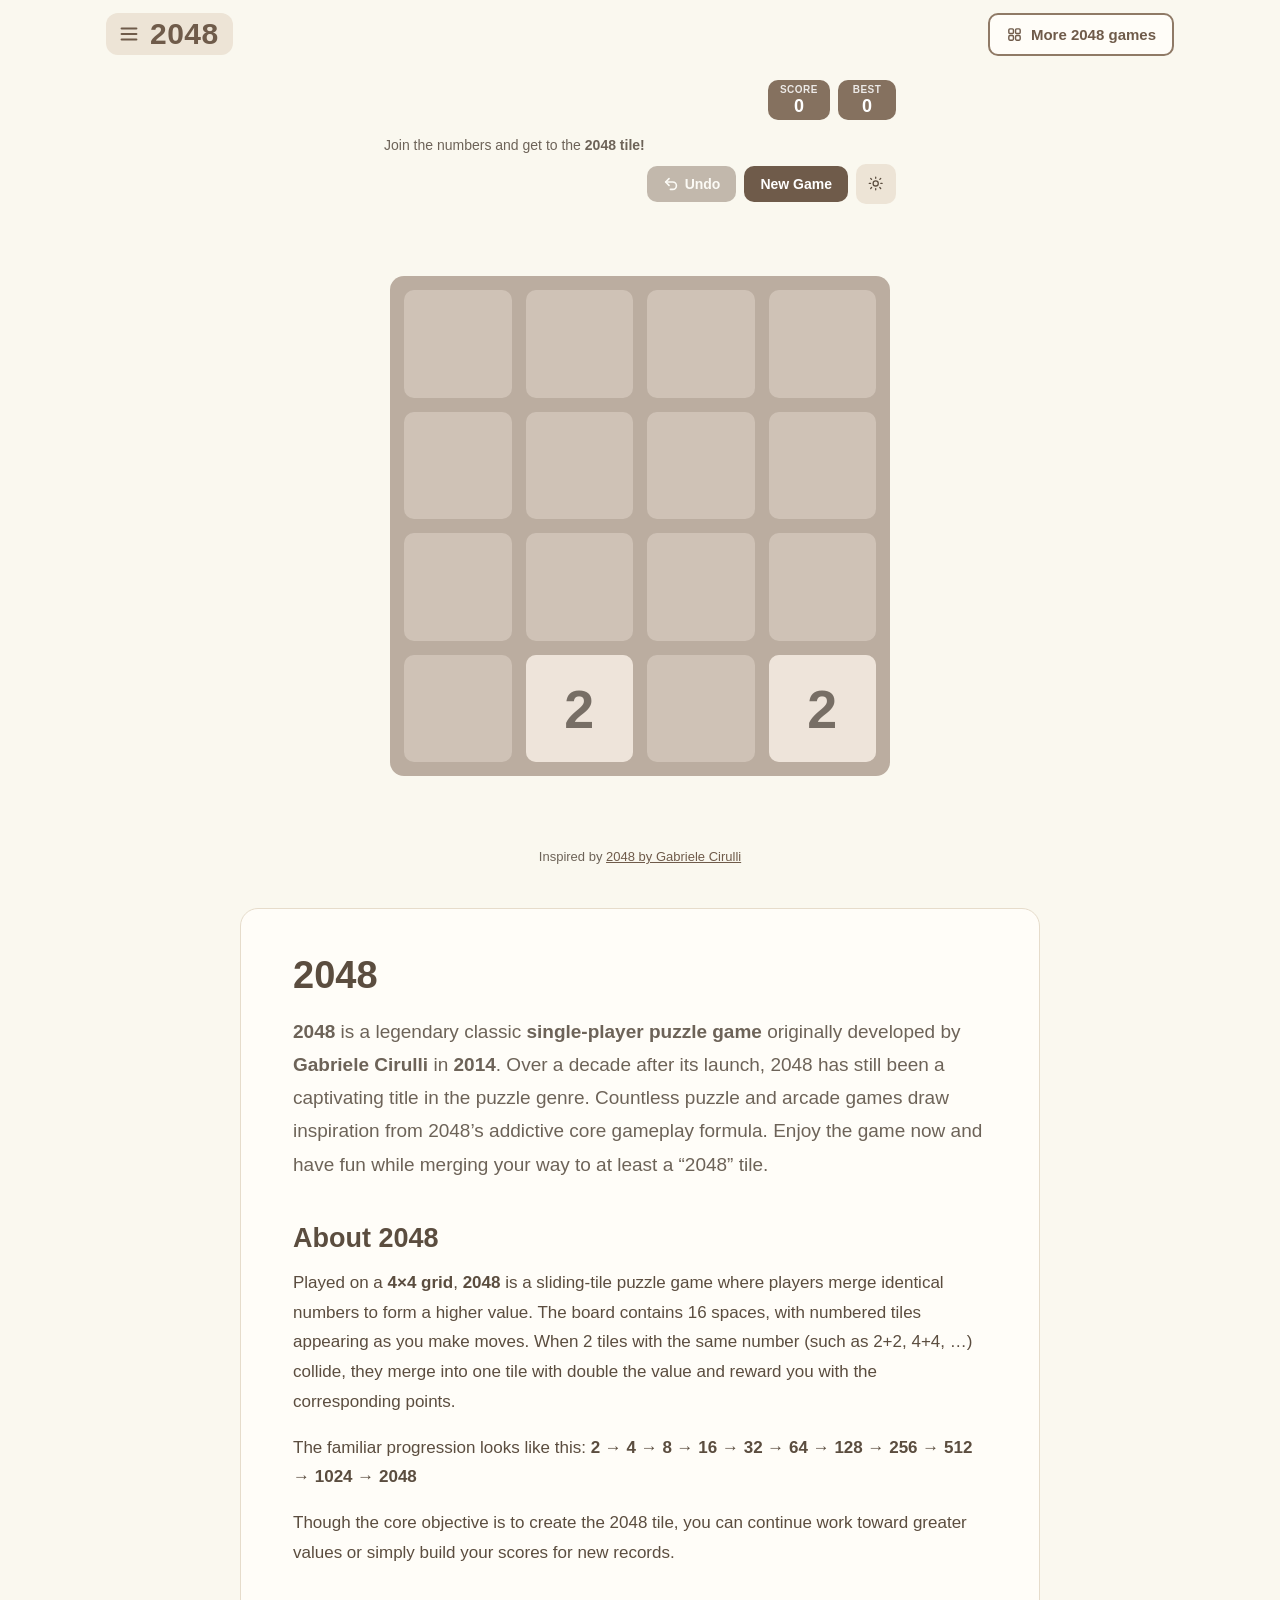
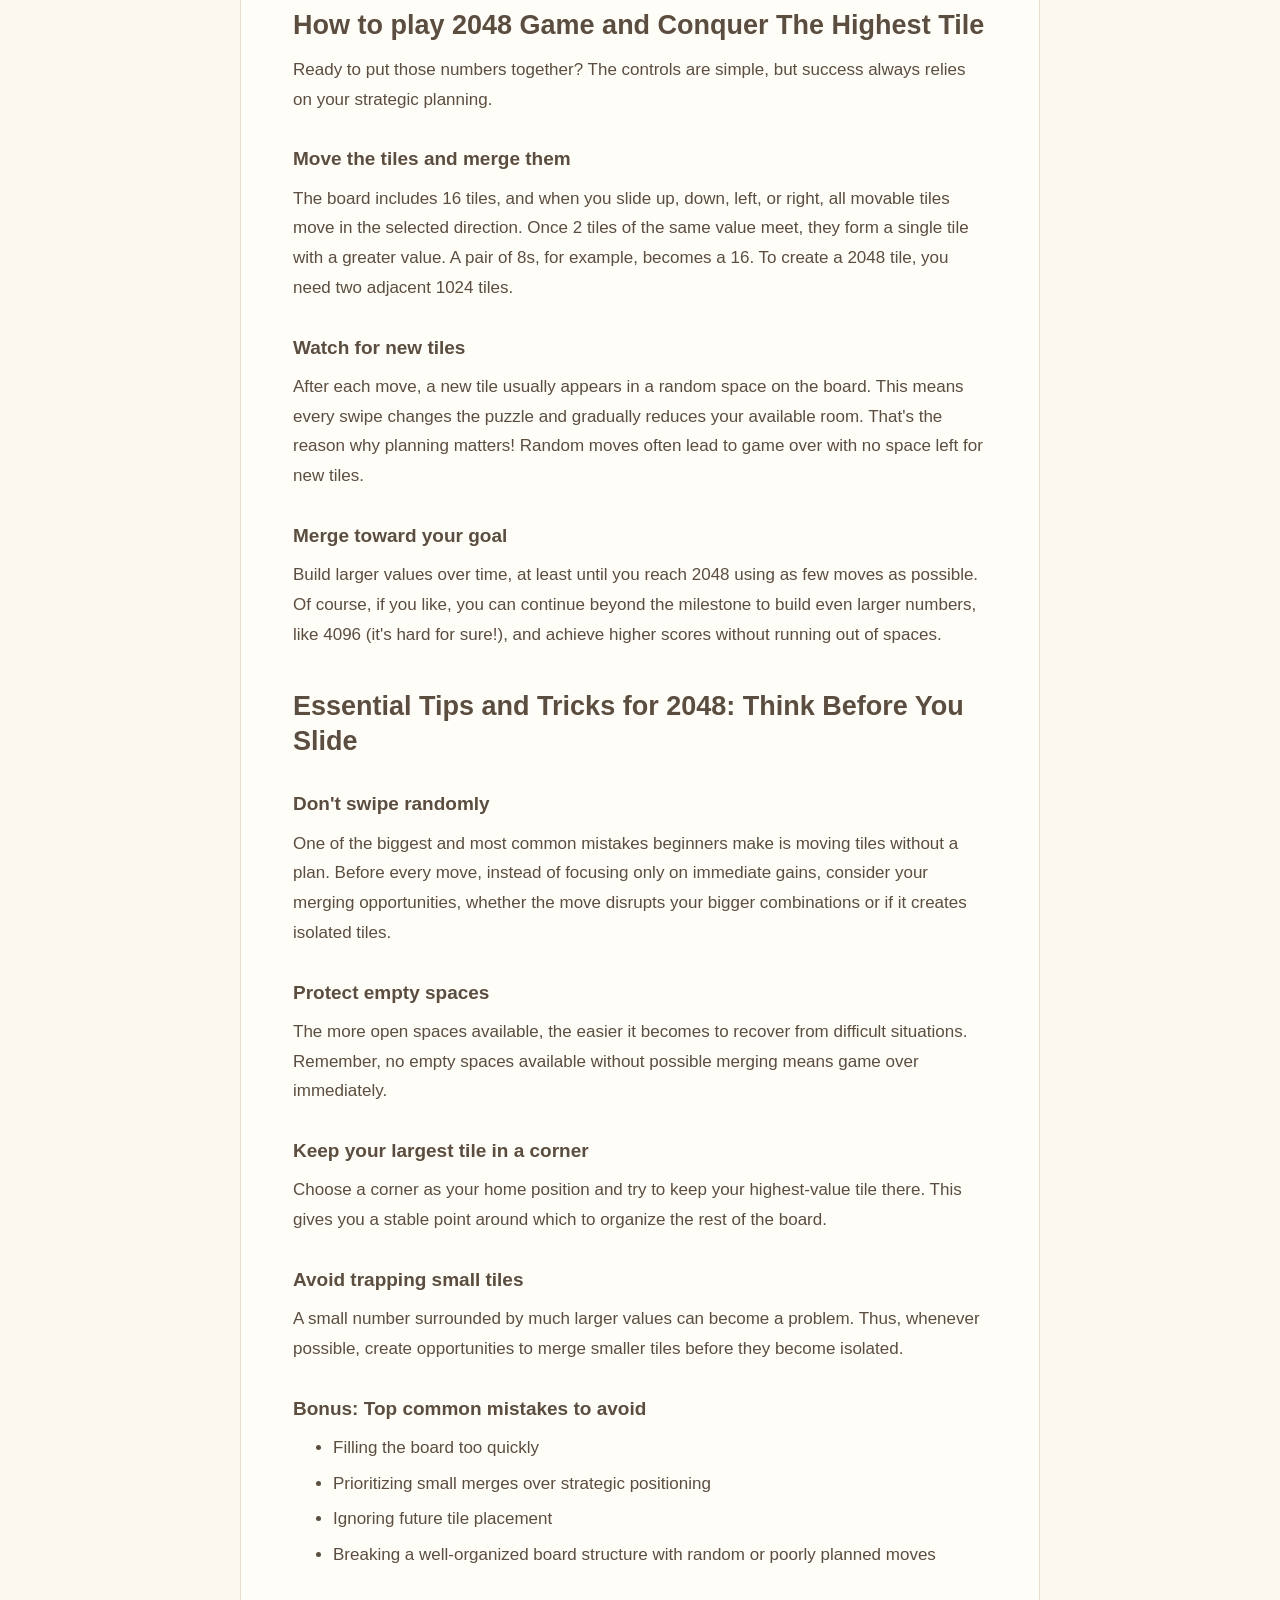
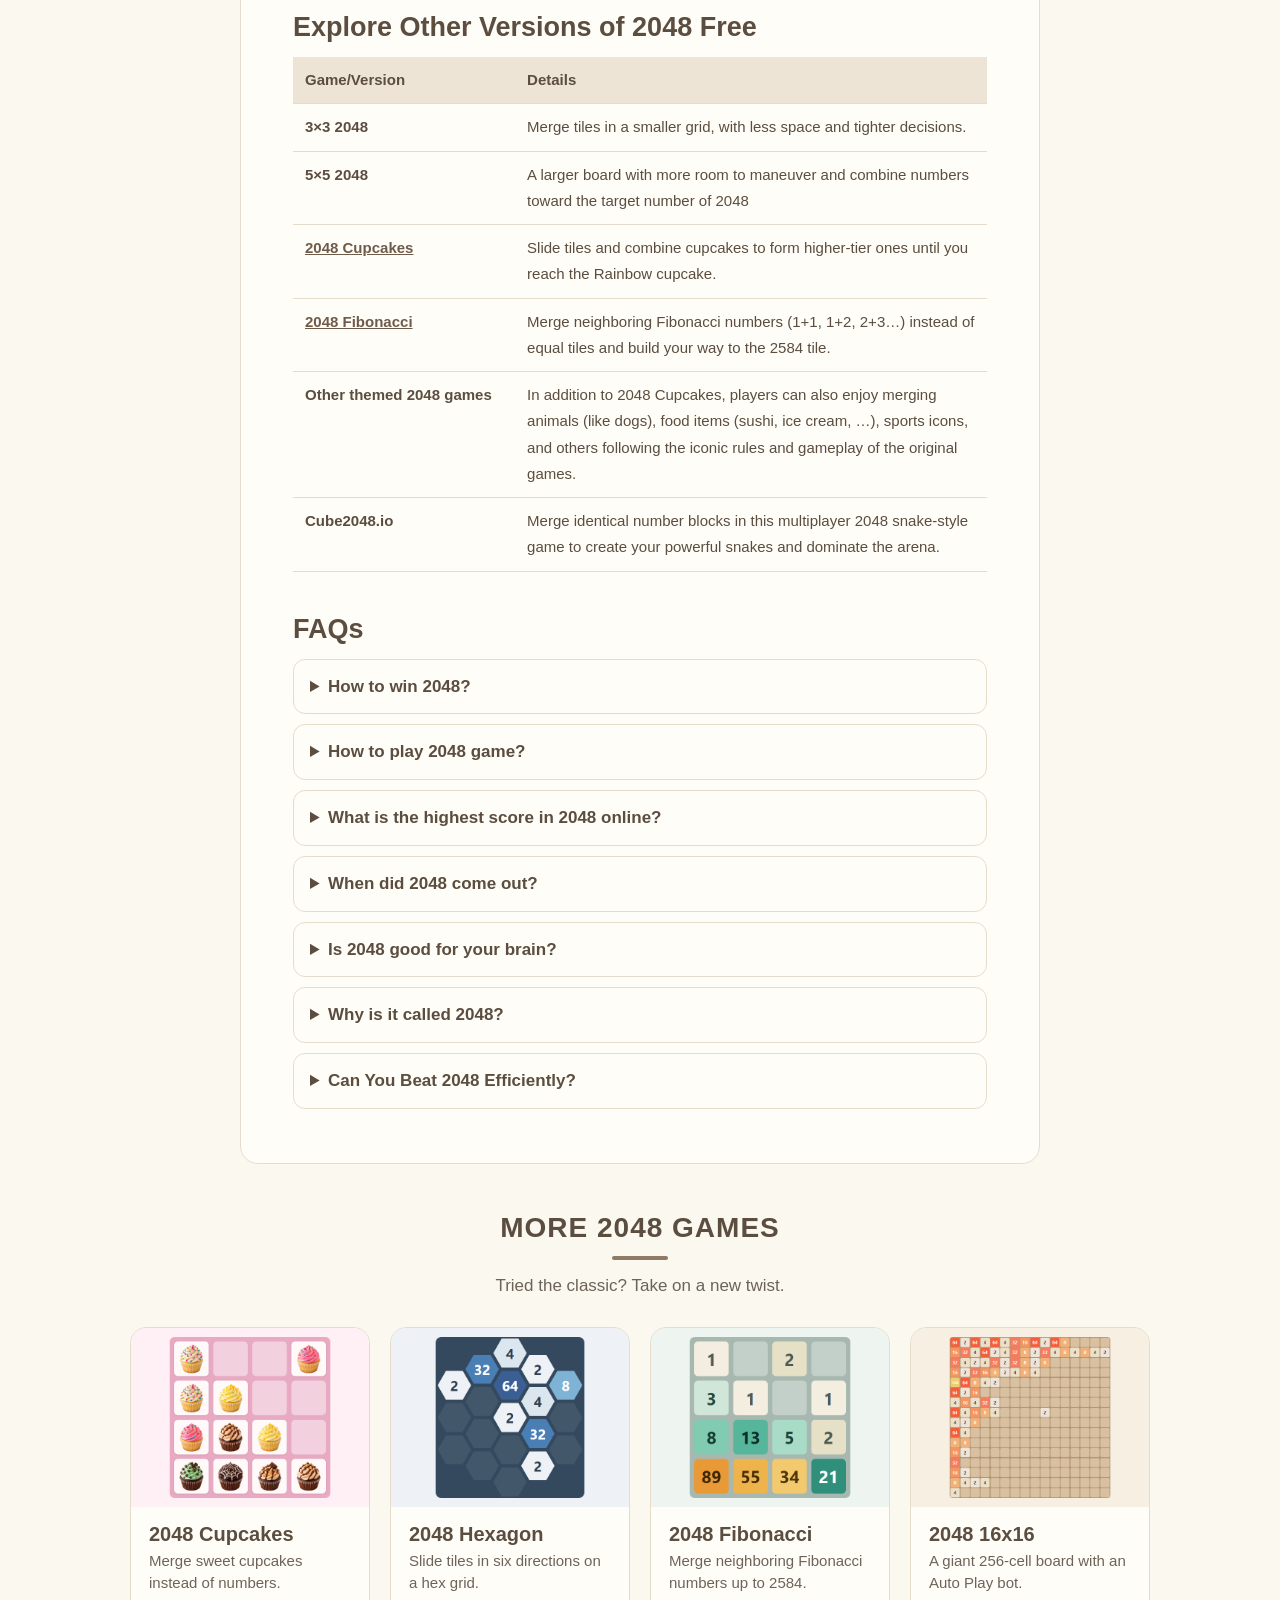
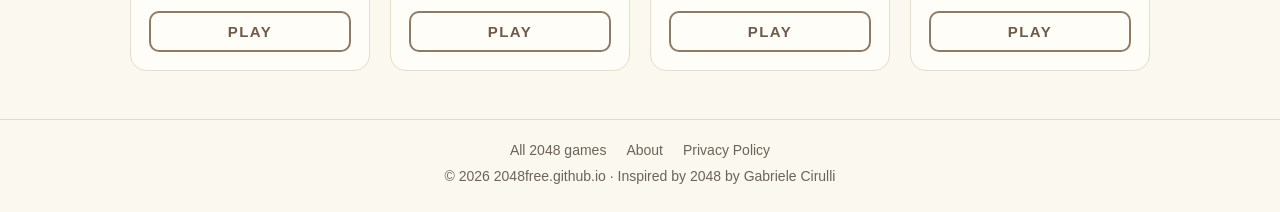
==== commit 2d6e7d03: "Add 2048 16x16: 16x16 board with Auto Play bot, article, and category card New game page at /2048-16" ====
--- a/index.html
+++ b/index.html
@@ -322,6 +322,14 @@
           <span class="sf-card-play">PLAY</span>
         </span>
       </a>
+      <a class="sf-card" href="/2048-16x16/">
+        <span class="sf-card-thumb"><img src="/assets/thumbs/2048-16x16.png" alt="2048 16x16 game board" loading="lazy" width="640" height="480"></span>
+        <span class="sf-card-body">
+          <span class="sf-card-title">2048 16x16</span>
+          <span class="sf-card-desc">A giant 256-cell board with an Auto Play bot.</span>
+          <span class="sf-card-play">PLAY</span>
+        </span>
+      </a>
     </div>
   </section>
 </main>
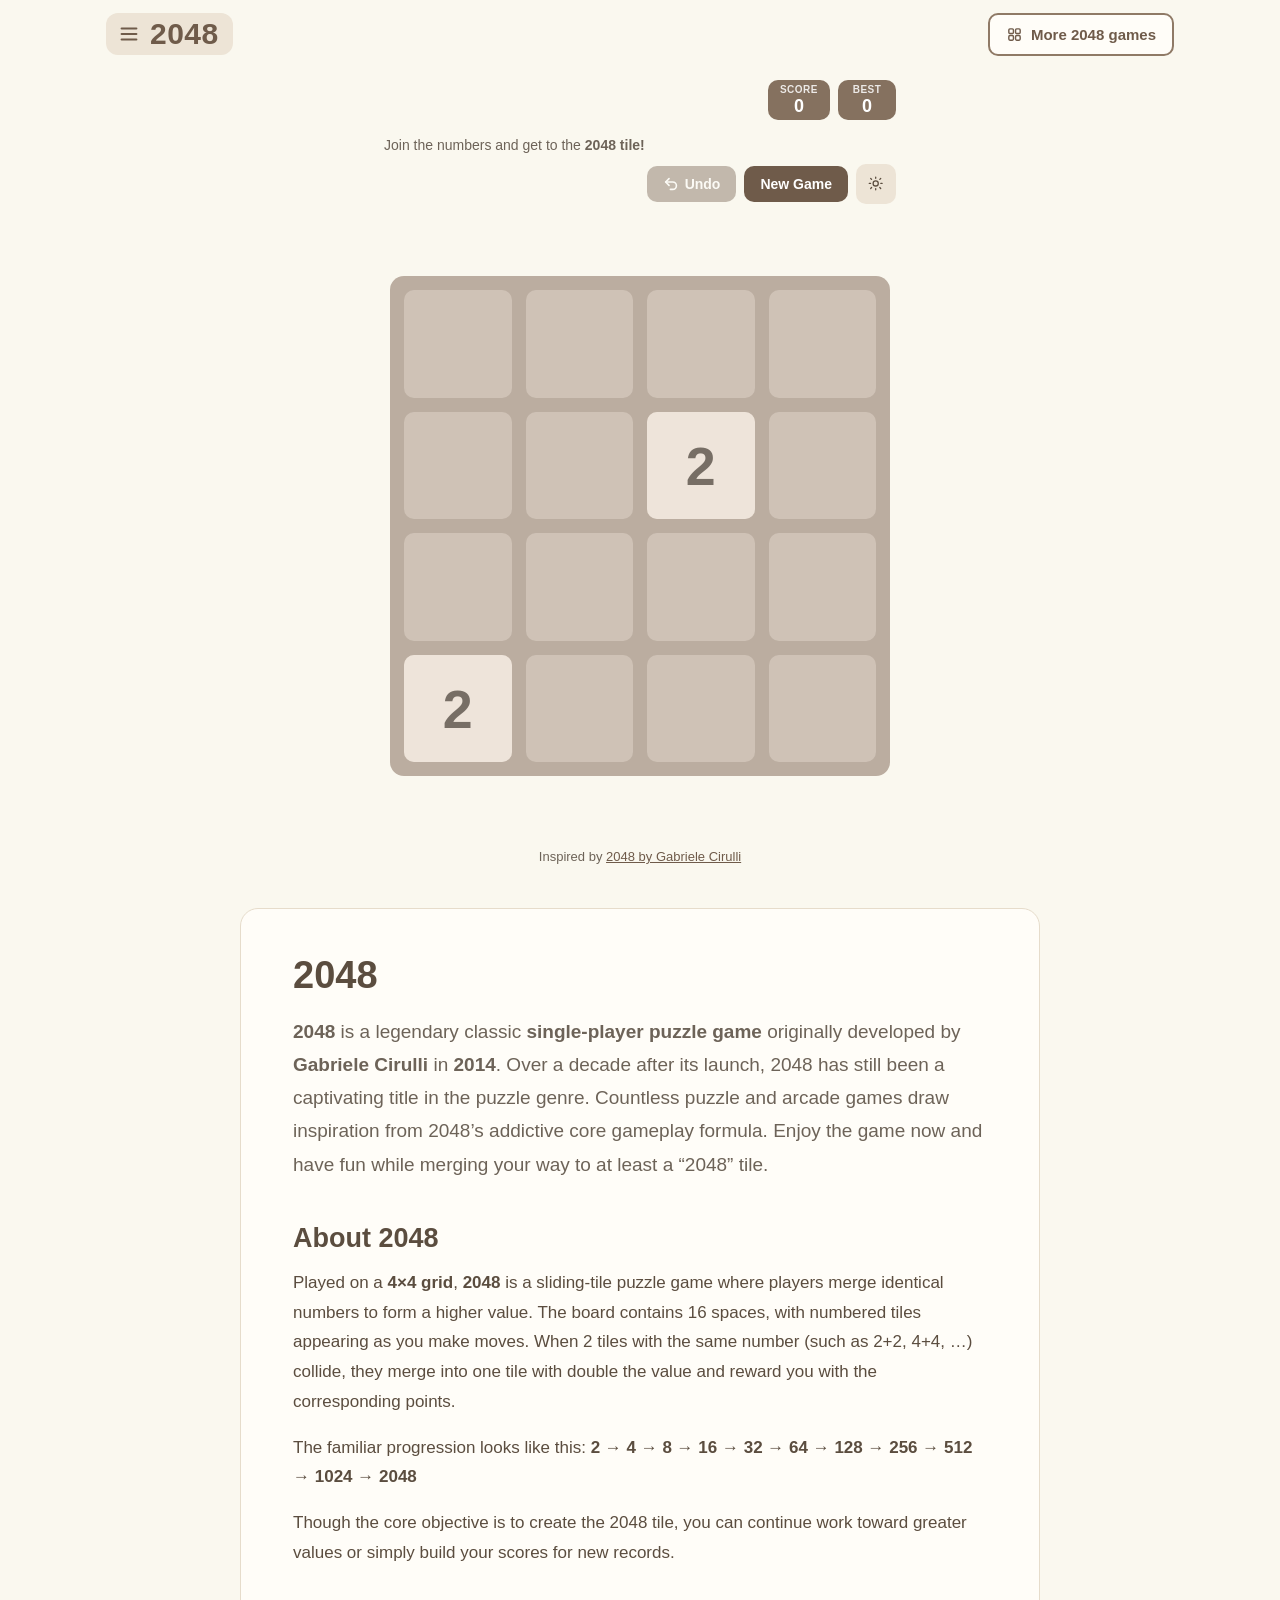
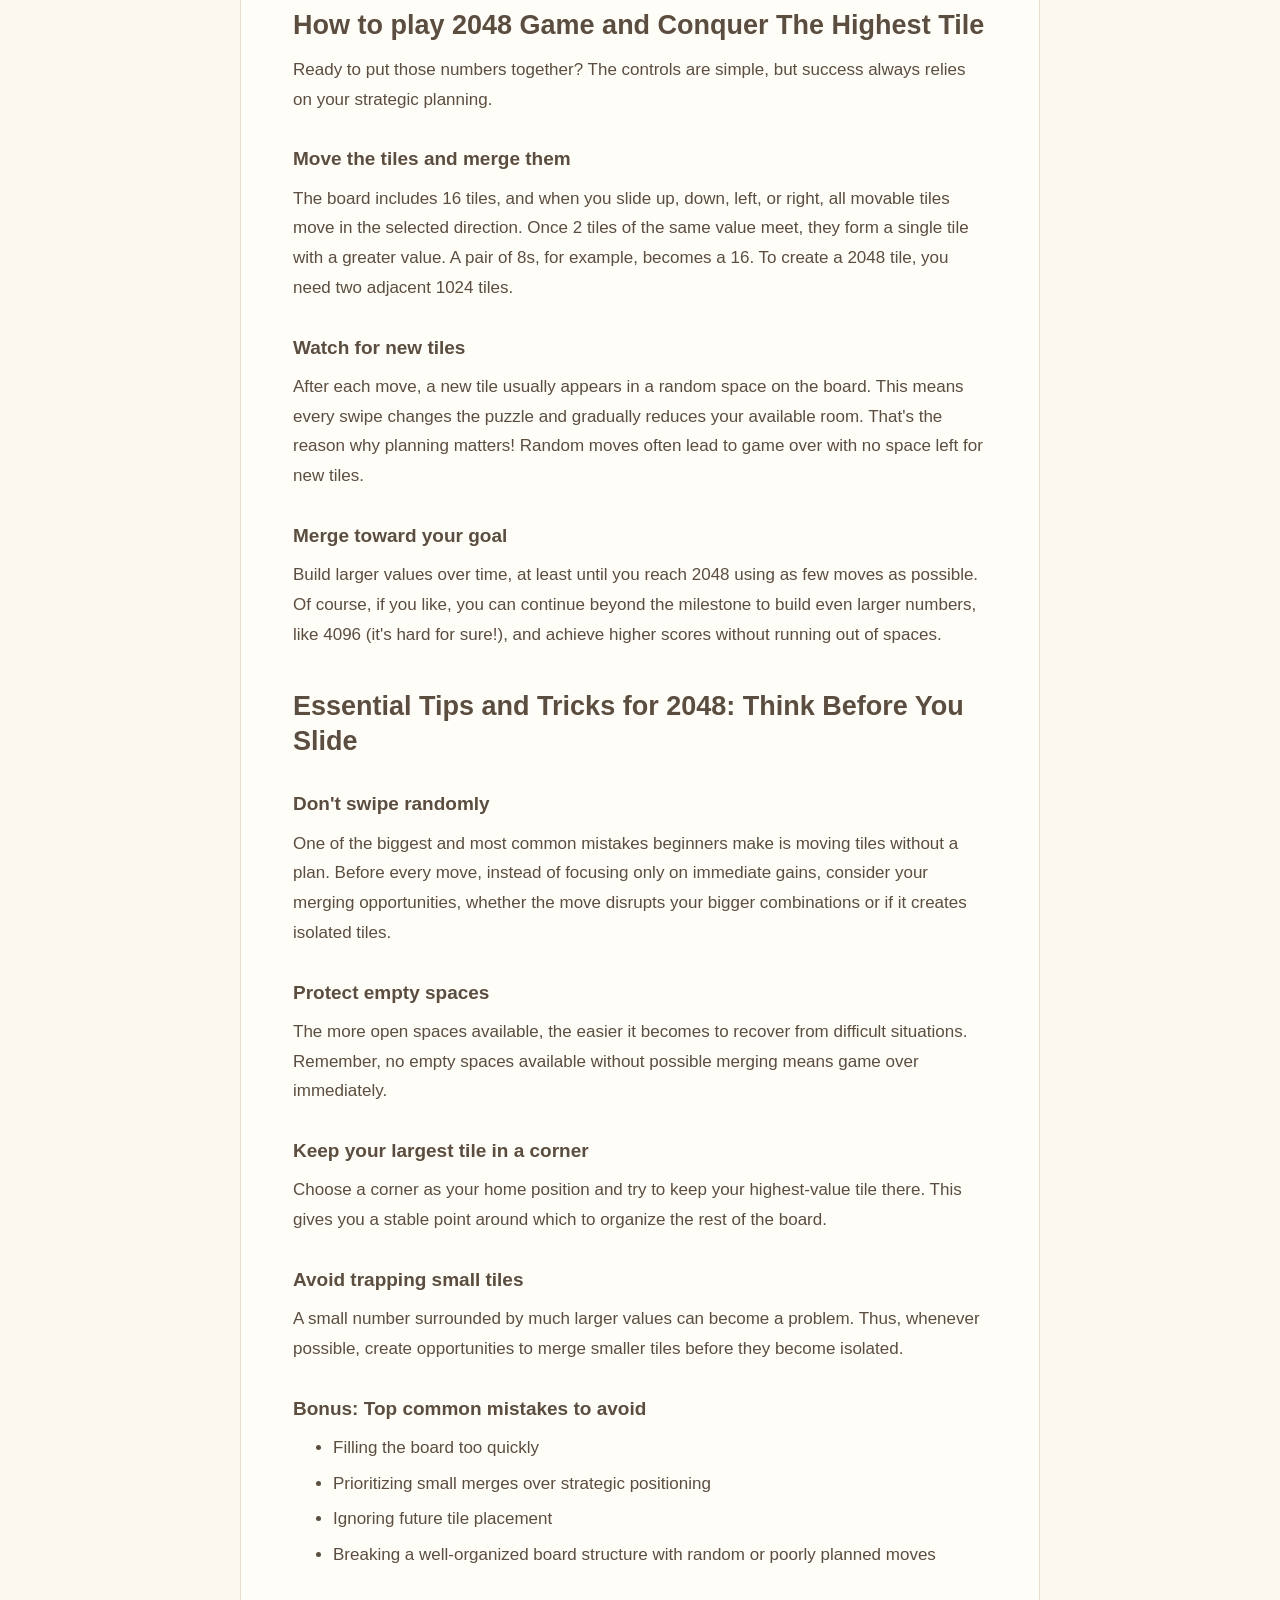
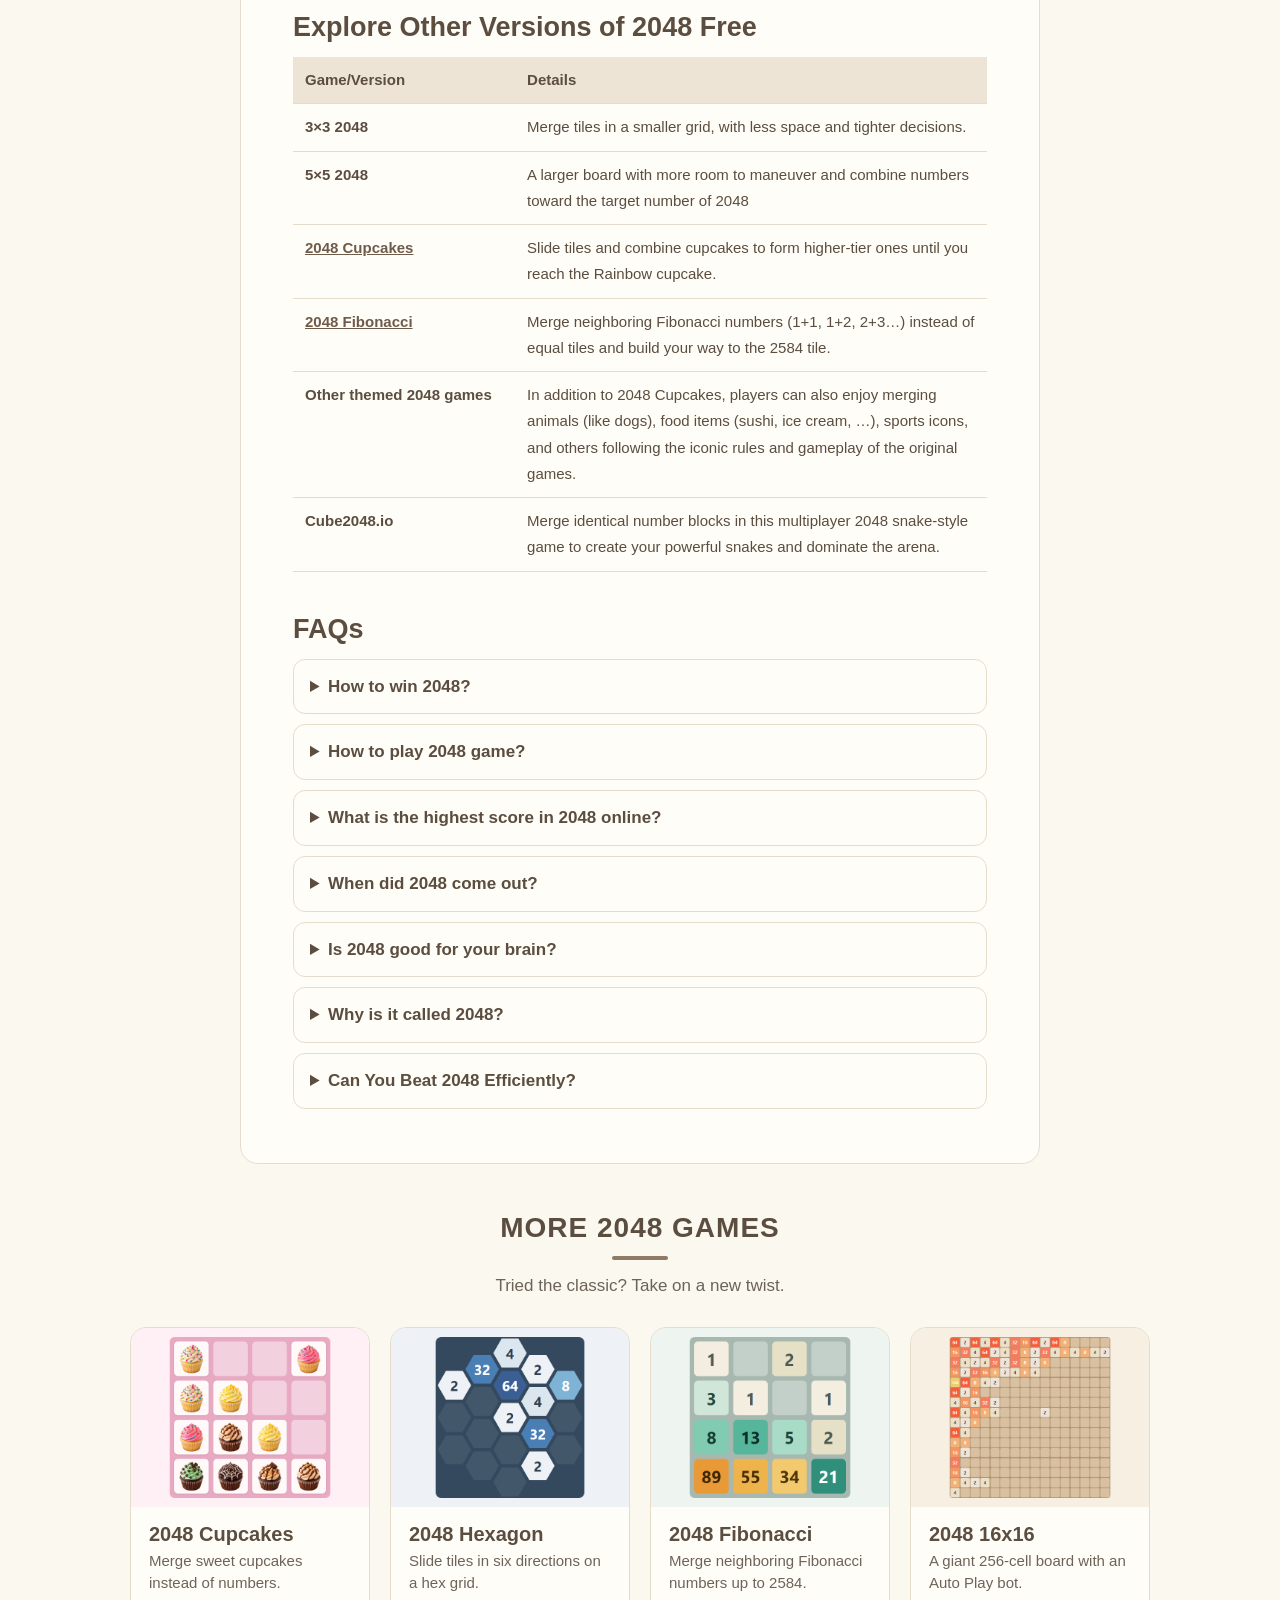
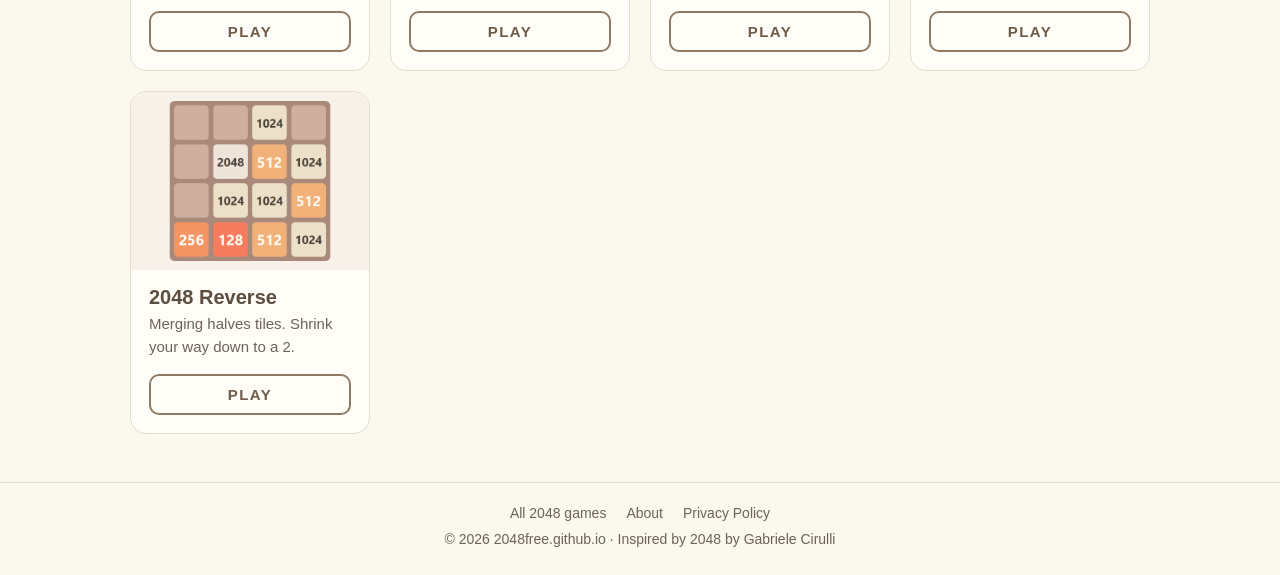
==== commit 4f90a506: "Add 2048 Reverse: halving merges, spawns 2048/1024, win at 2 New game page at /2048-reverse/ with ar" ====
--- a/index.html
+++ b/index.html
@@ -330,6 +330,14 @@
           <span class="sf-card-play">PLAY</span>
         </span>
       </a>
+      <a class="sf-card" href="/2048-reverse/">
+        <span class="sf-card-thumb"><img src="/assets/thumbs/2048-reverse.png" alt="2048 Reverse game board" loading="lazy" width="640" height="480"></span>
+        <span class="sf-card-body">
+          <span class="sf-card-title">2048 Reverse</span>
+          <span class="sf-card-desc">Merging halves tiles. Shrink your way down to a 2.</span>
+          <span class="sf-card-play">PLAY</span>
+        </span>
+      </a>
     </div>
   </section>
 </main>
--- a/assets/site.css
+++ b/assets/site.css
@@ -161,6 +161,10 @@
   box-shadow: var(--sf-shadow);
   padding: 8px;
   z-index: 60;
+  /* On a landscape phone the menu is taller than the screen — let it scroll instead of running off the bottom. */
+  max-height: calc(100vh - var(--sf-header-h) - 16px);
+  max-height: calc(100svh - var(--sf-header-h) - 16px);
+  overflow-y: auto;
 }
 
 .sf-menu[hidden] { display: none; }
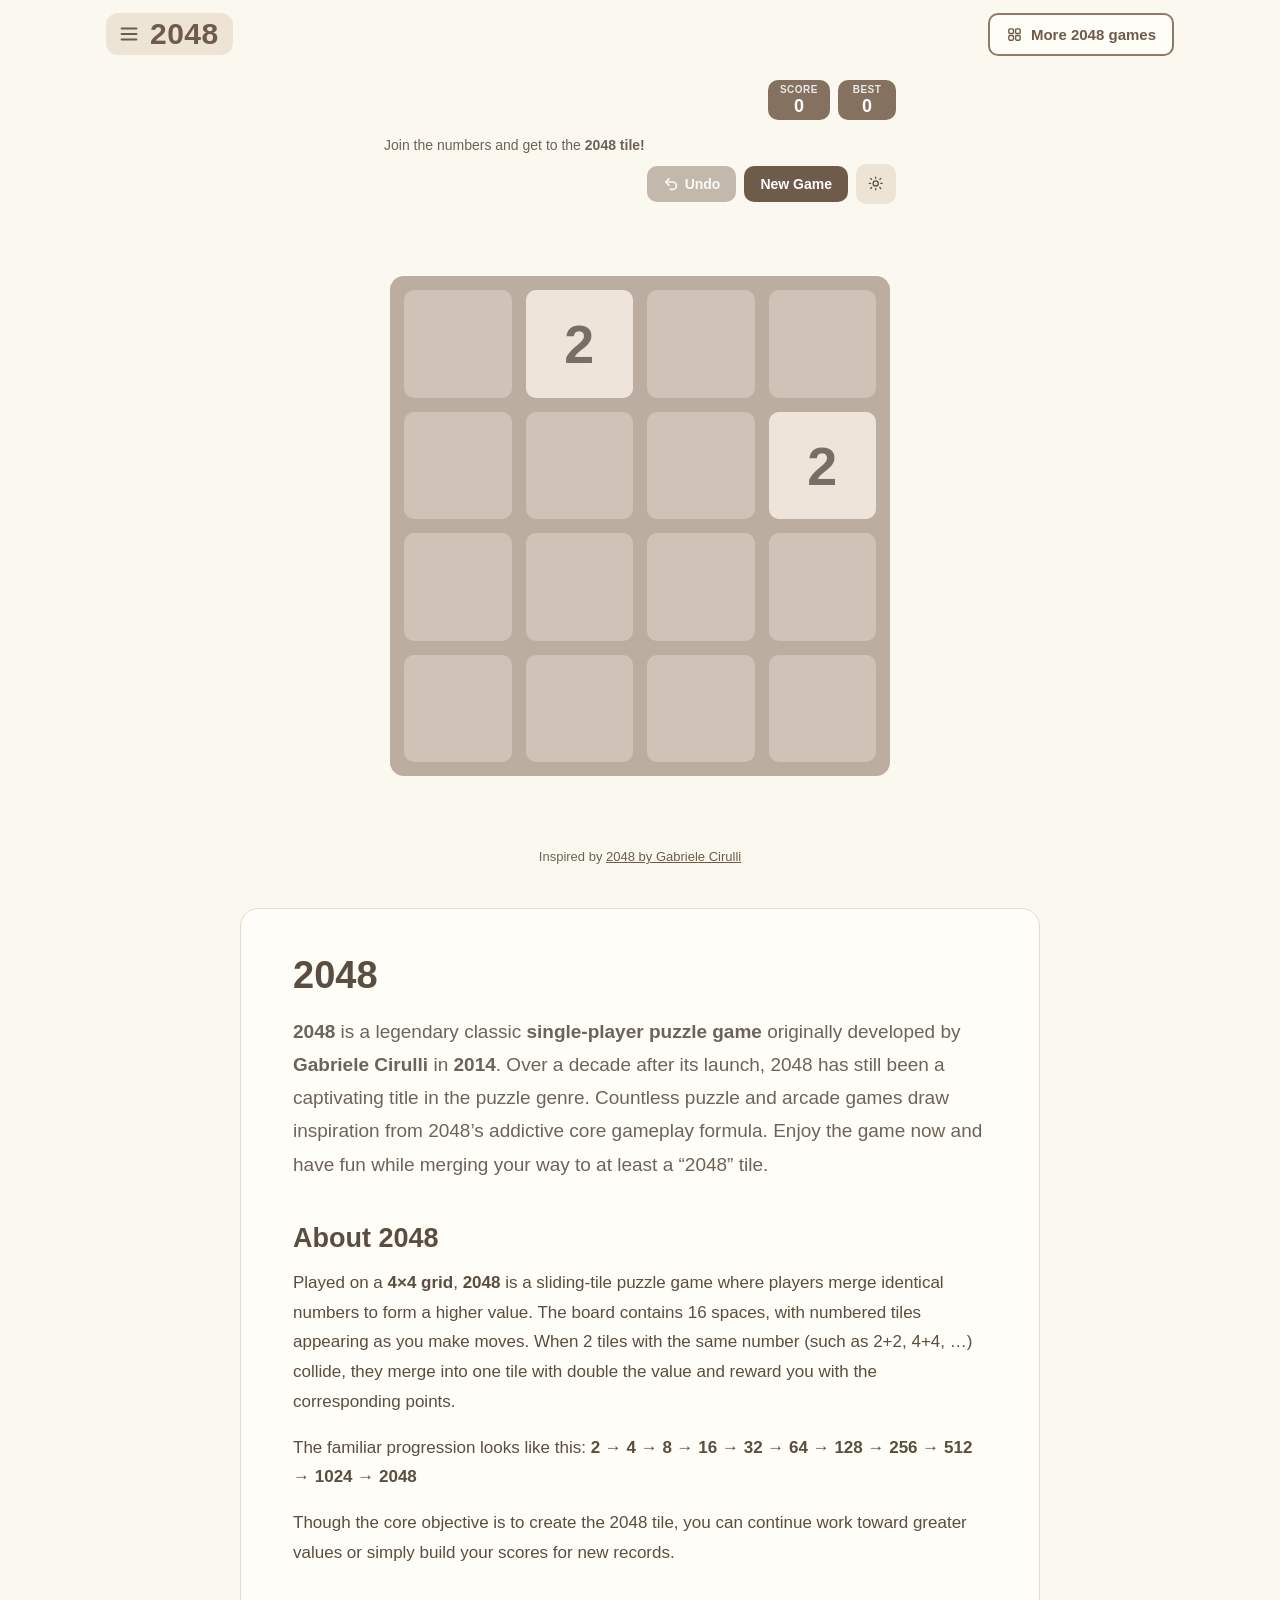
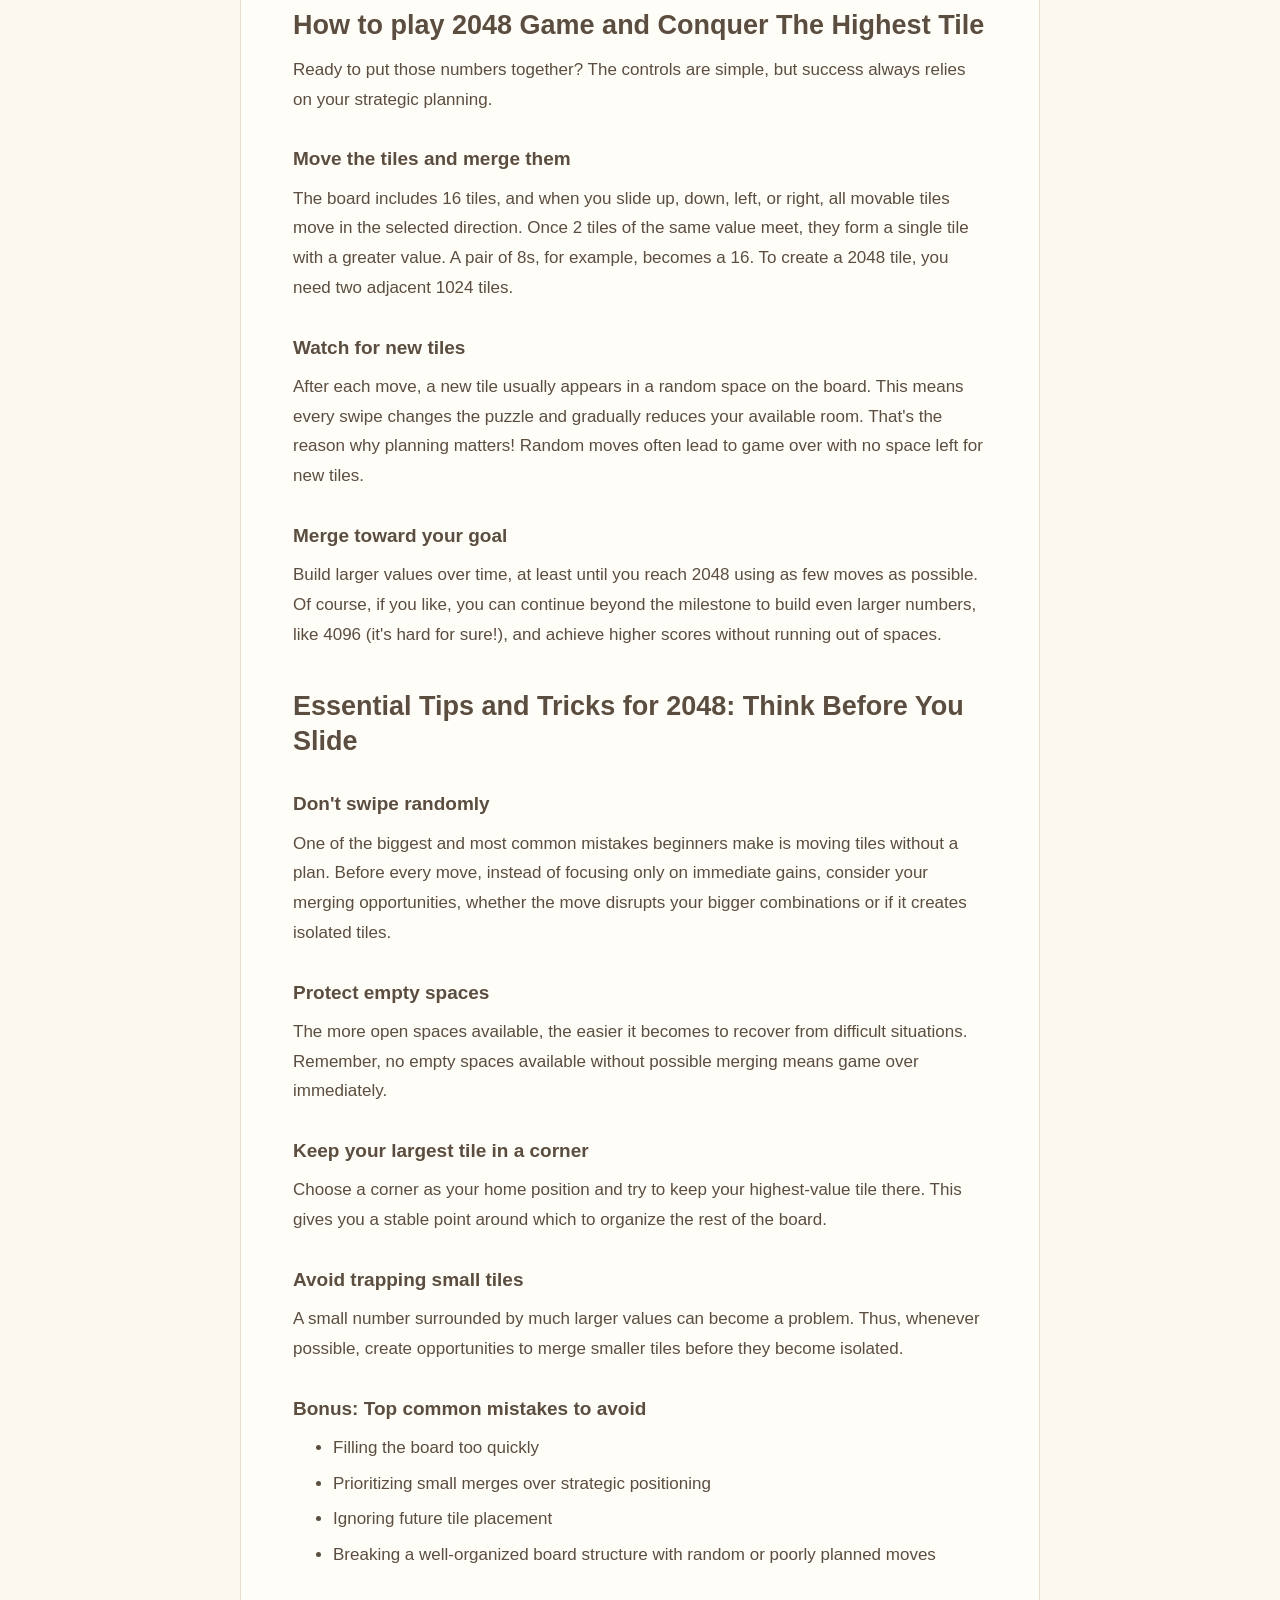
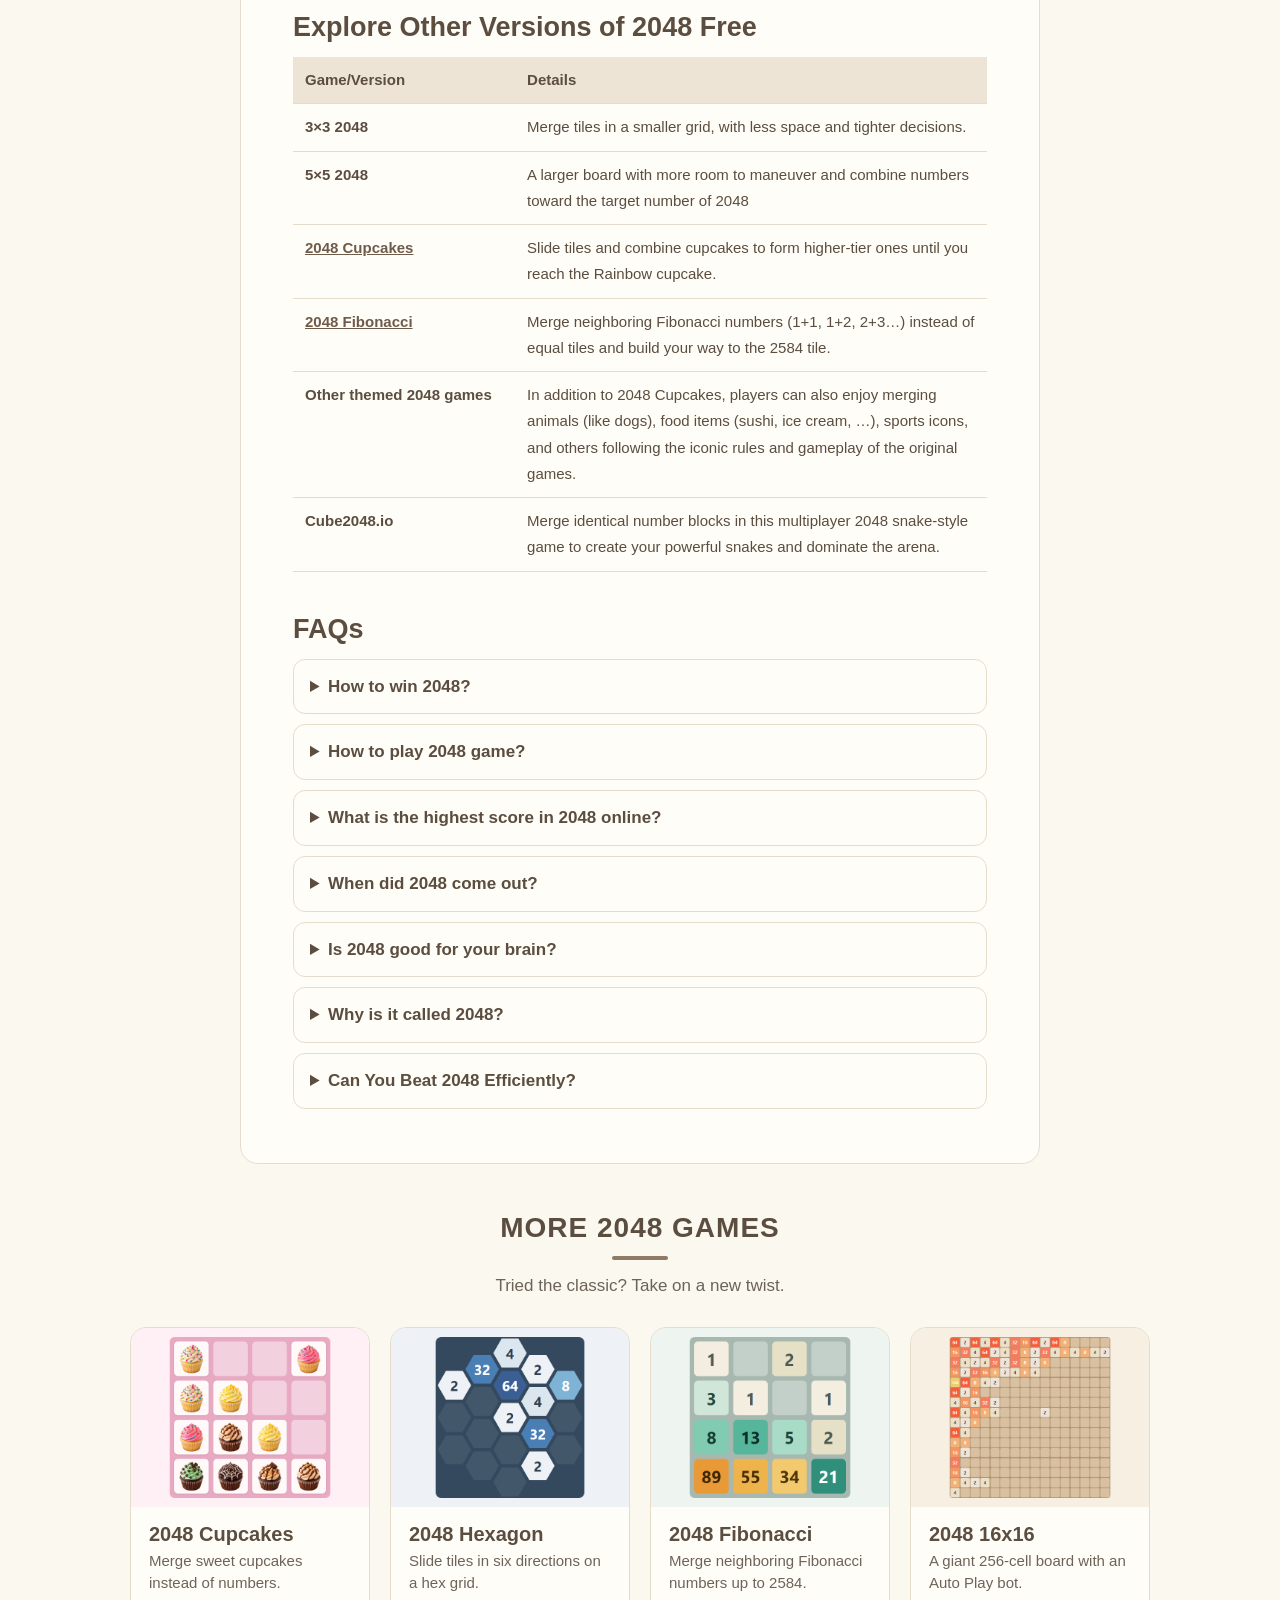
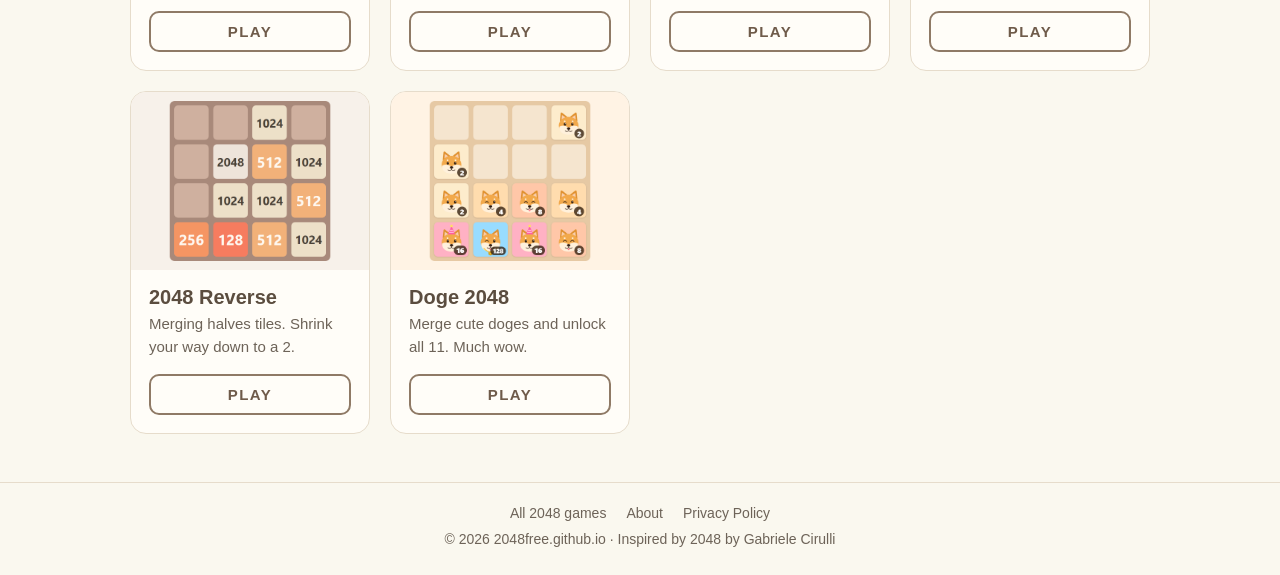
==== commit d165b3fa: "Add Doge 2048: 11 doges, doge talk, saved collection New game page at /doge-2048/ with article (defi" ====
--- a/index.html
+++ b/index.html
@@ -338,6 +338,14 @@
           <span class="sf-card-play">PLAY</span>
         </span>
       </a>
+      <a class="sf-card" href="/doge-2048/">
+        <span class="sf-card-thumb"><img src="/assets/thumbs/doge-2048.png" alt="Doge 2048 game board" loading="lazy" width="640" height="480"></span>
+        <span class="sf-card-body">
+          <span class="sf-card-title">Doge 2048</span>
+          <span class="sf-card-desc">Merge cute doges and unlock all 11. Much wow.</span>
+          <span class="sf-card-play">PLAY</span>
+        </span>
+      </a>
     </div>
   </section>
 </main>
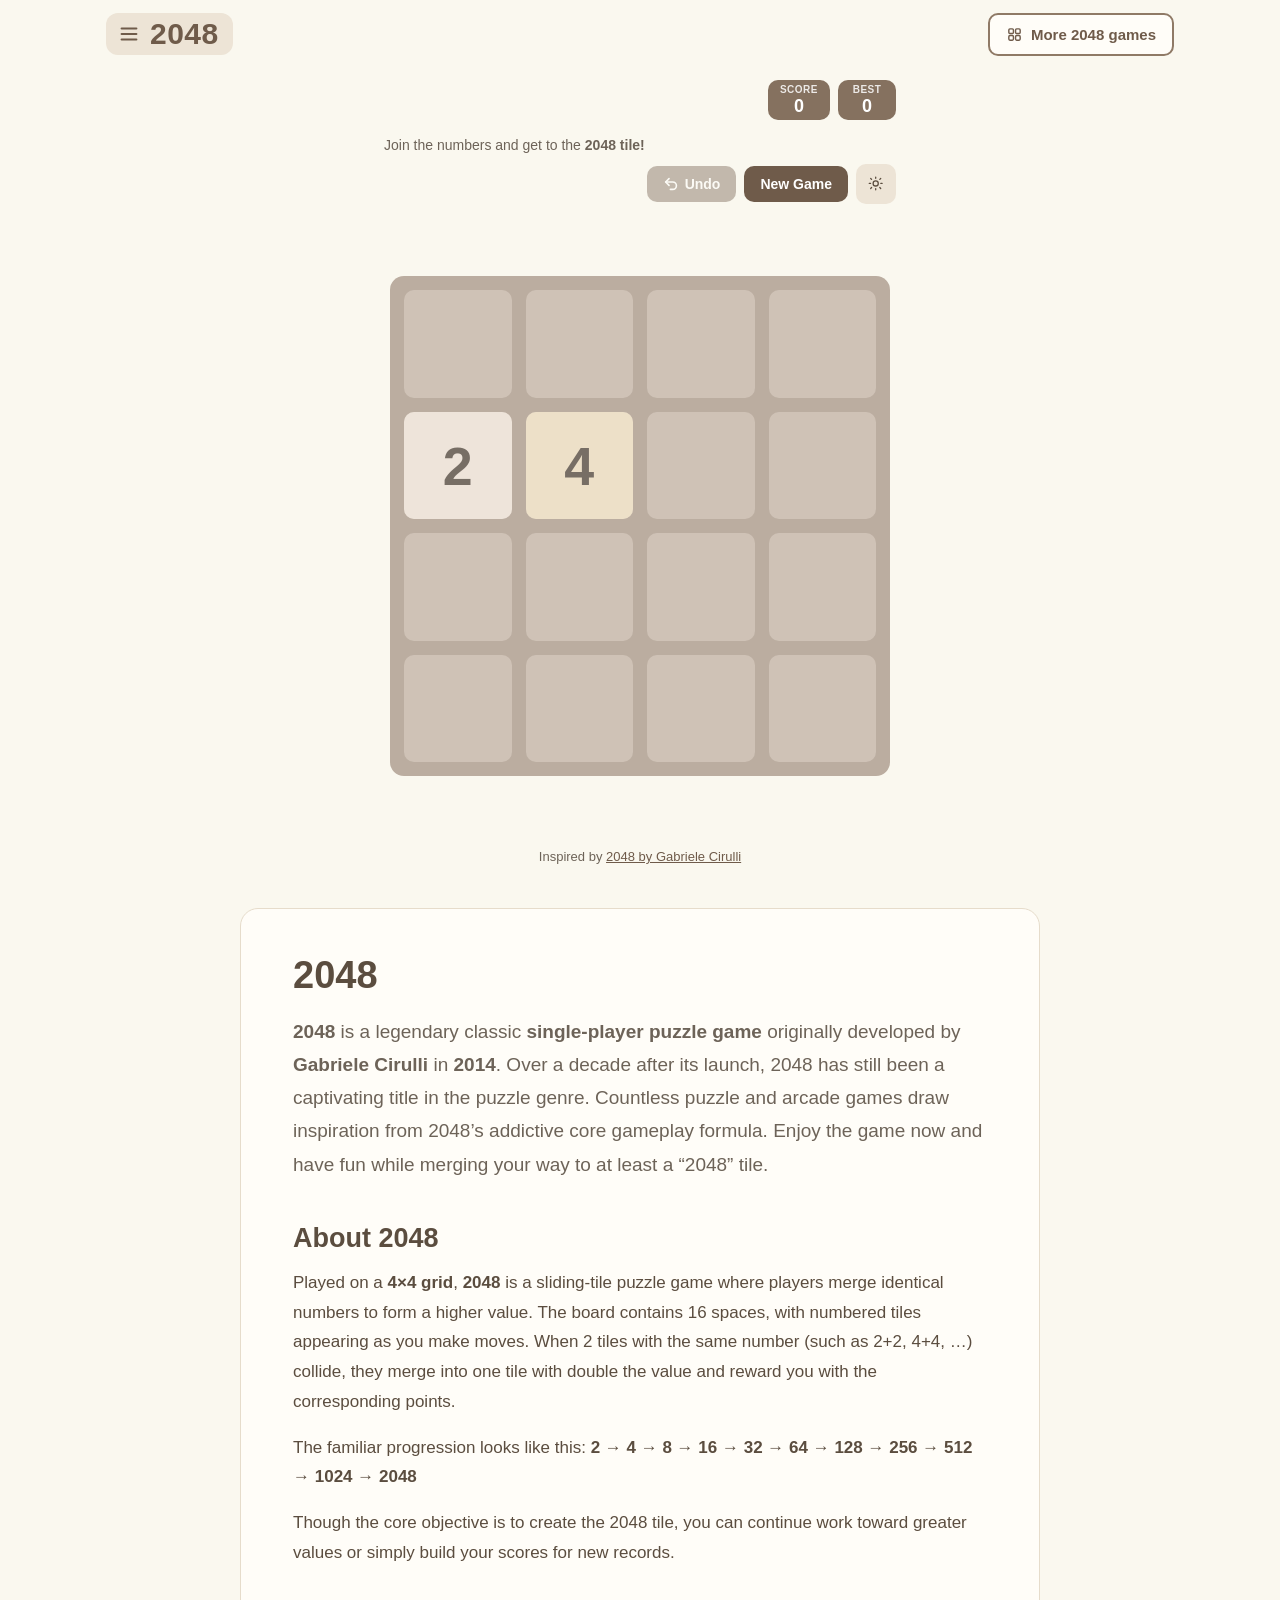
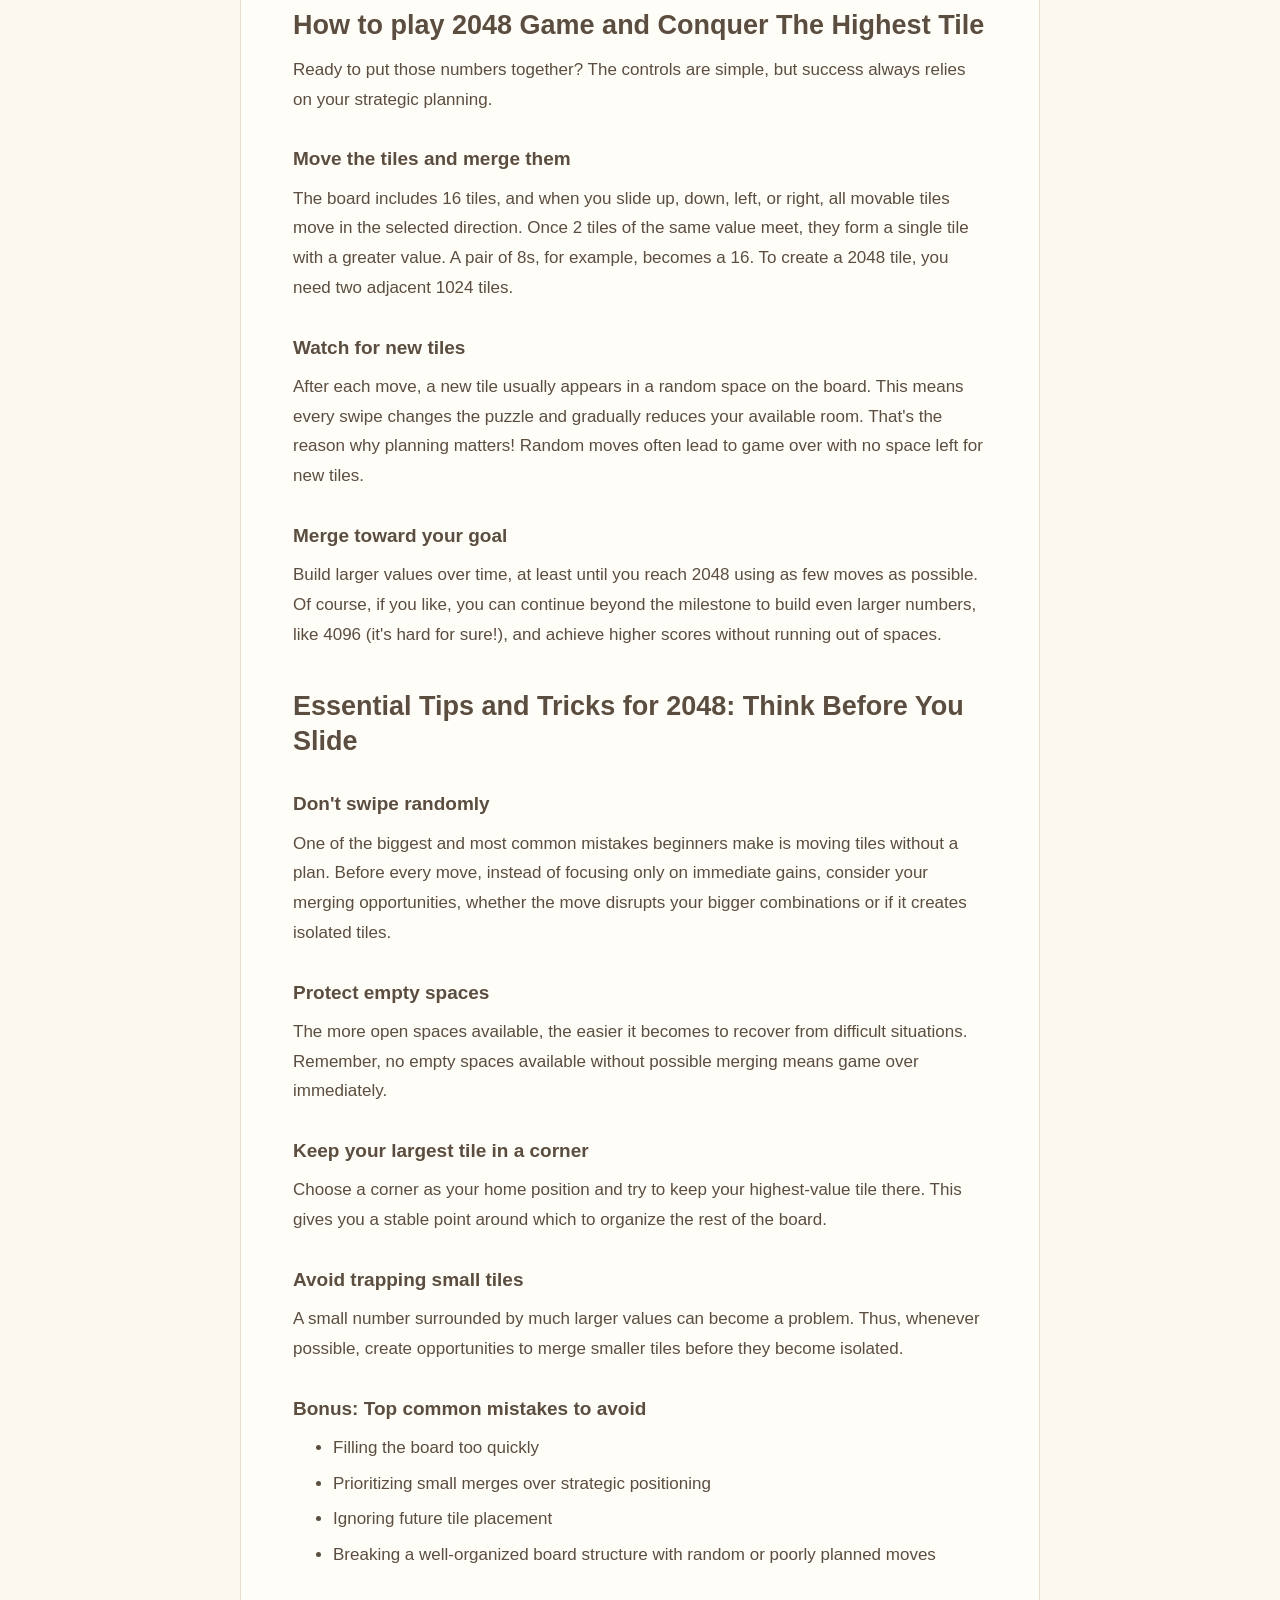
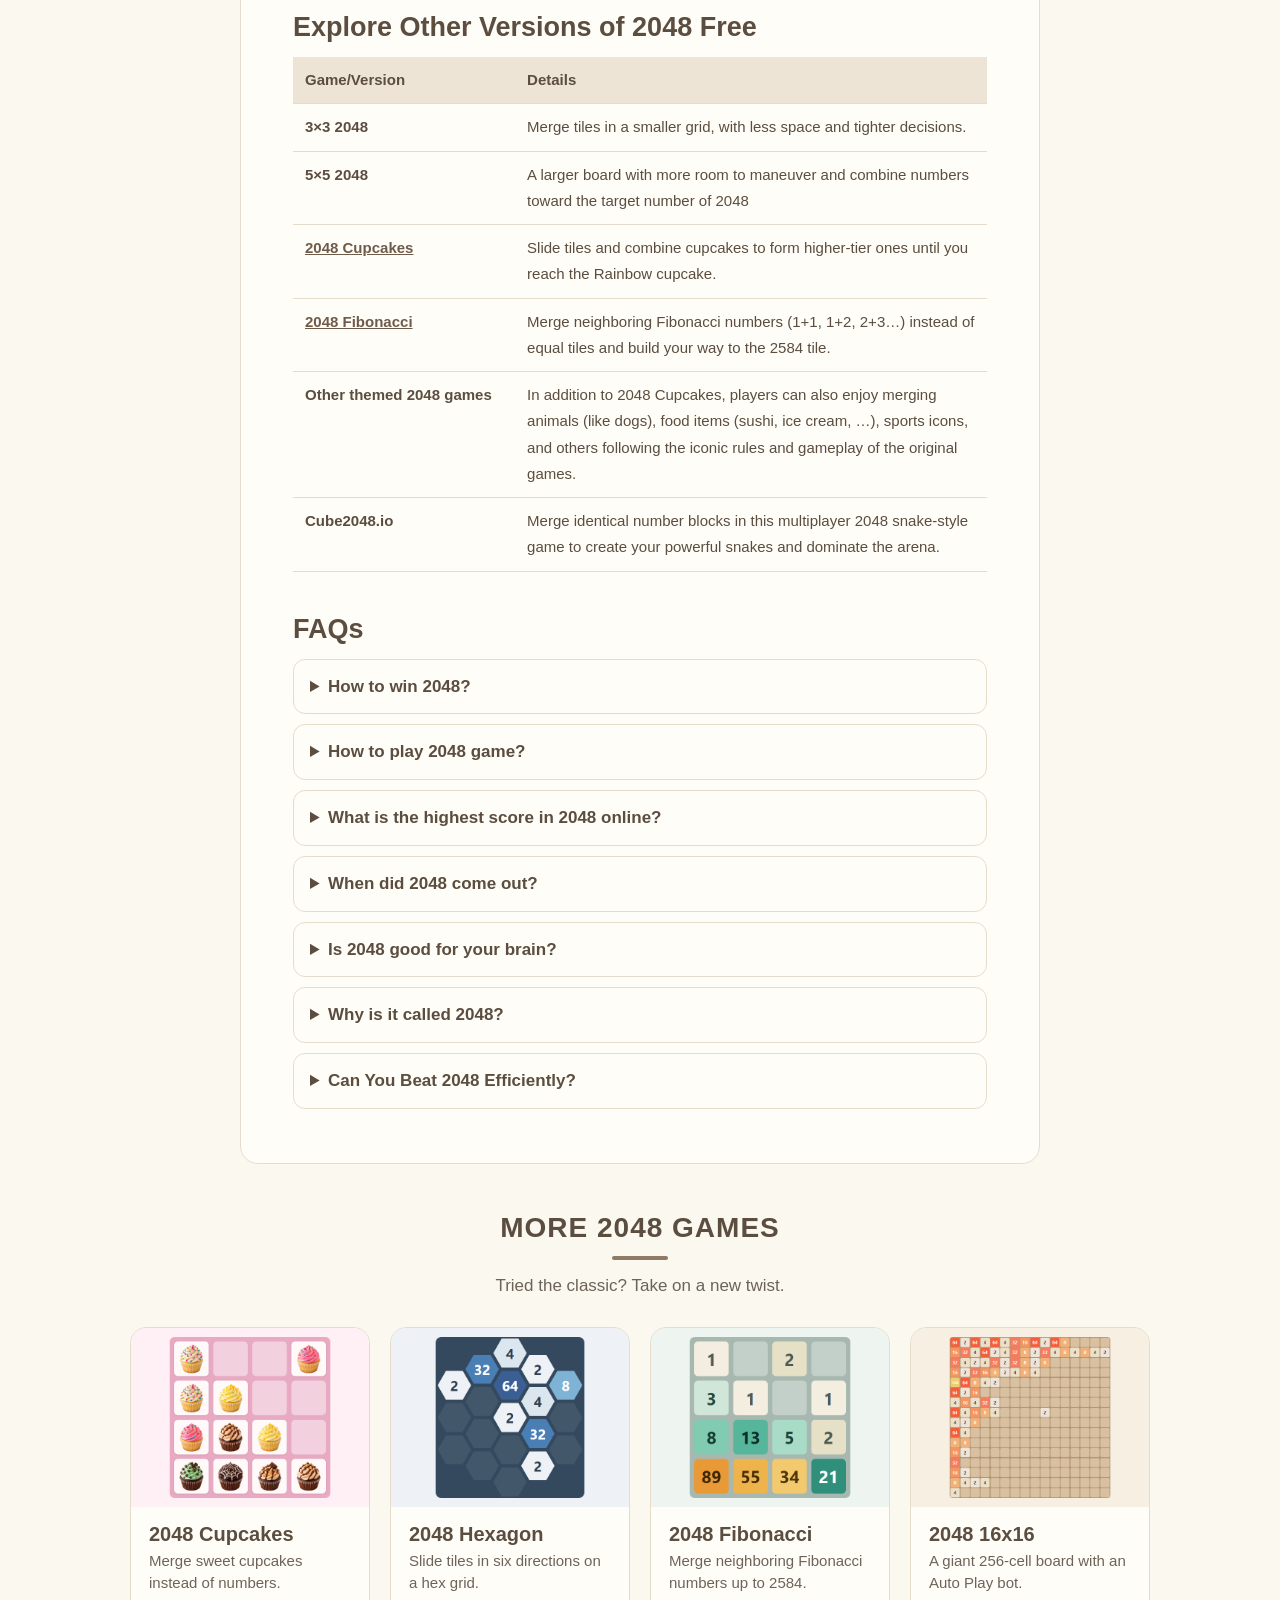
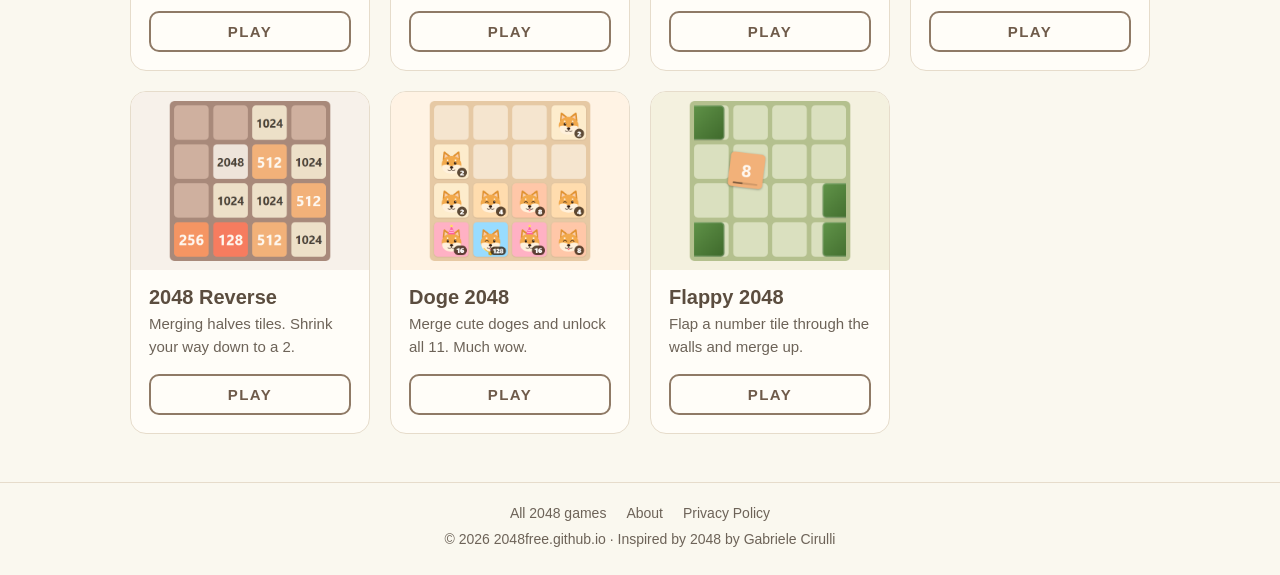
==== commit 6d59c1a3: "Add Flappy 2048: flap a 2048 tile through walls, merge up every 5 walls New game page at /flappy-204" ====
--- a/index.html
+++ b/index.html
@@ -346,6 +346,14 @@
           <span class="sf-card-play">PLAY</span>
         </span>
       </a>
+      <a class="sf-card" href="/flappy-2048/">
+        <span class="sf-card-thumb"><img src="/assets/thumbs/flappy-2048.png" alt="Flappy 2048 game board" loading="lazy" width="640" height="480"></span>
+        <span class="sf-card-body">
+          <span class="sf-card-title">Flappy 2048</span>
+          <span class="sf-card-desc">Flap a number tile through the walls and merge up.</span>
+          <span class="sf-card-play">PLAY</span>
+        </span>
+      </a>
     </div>
   </section>
 </main>
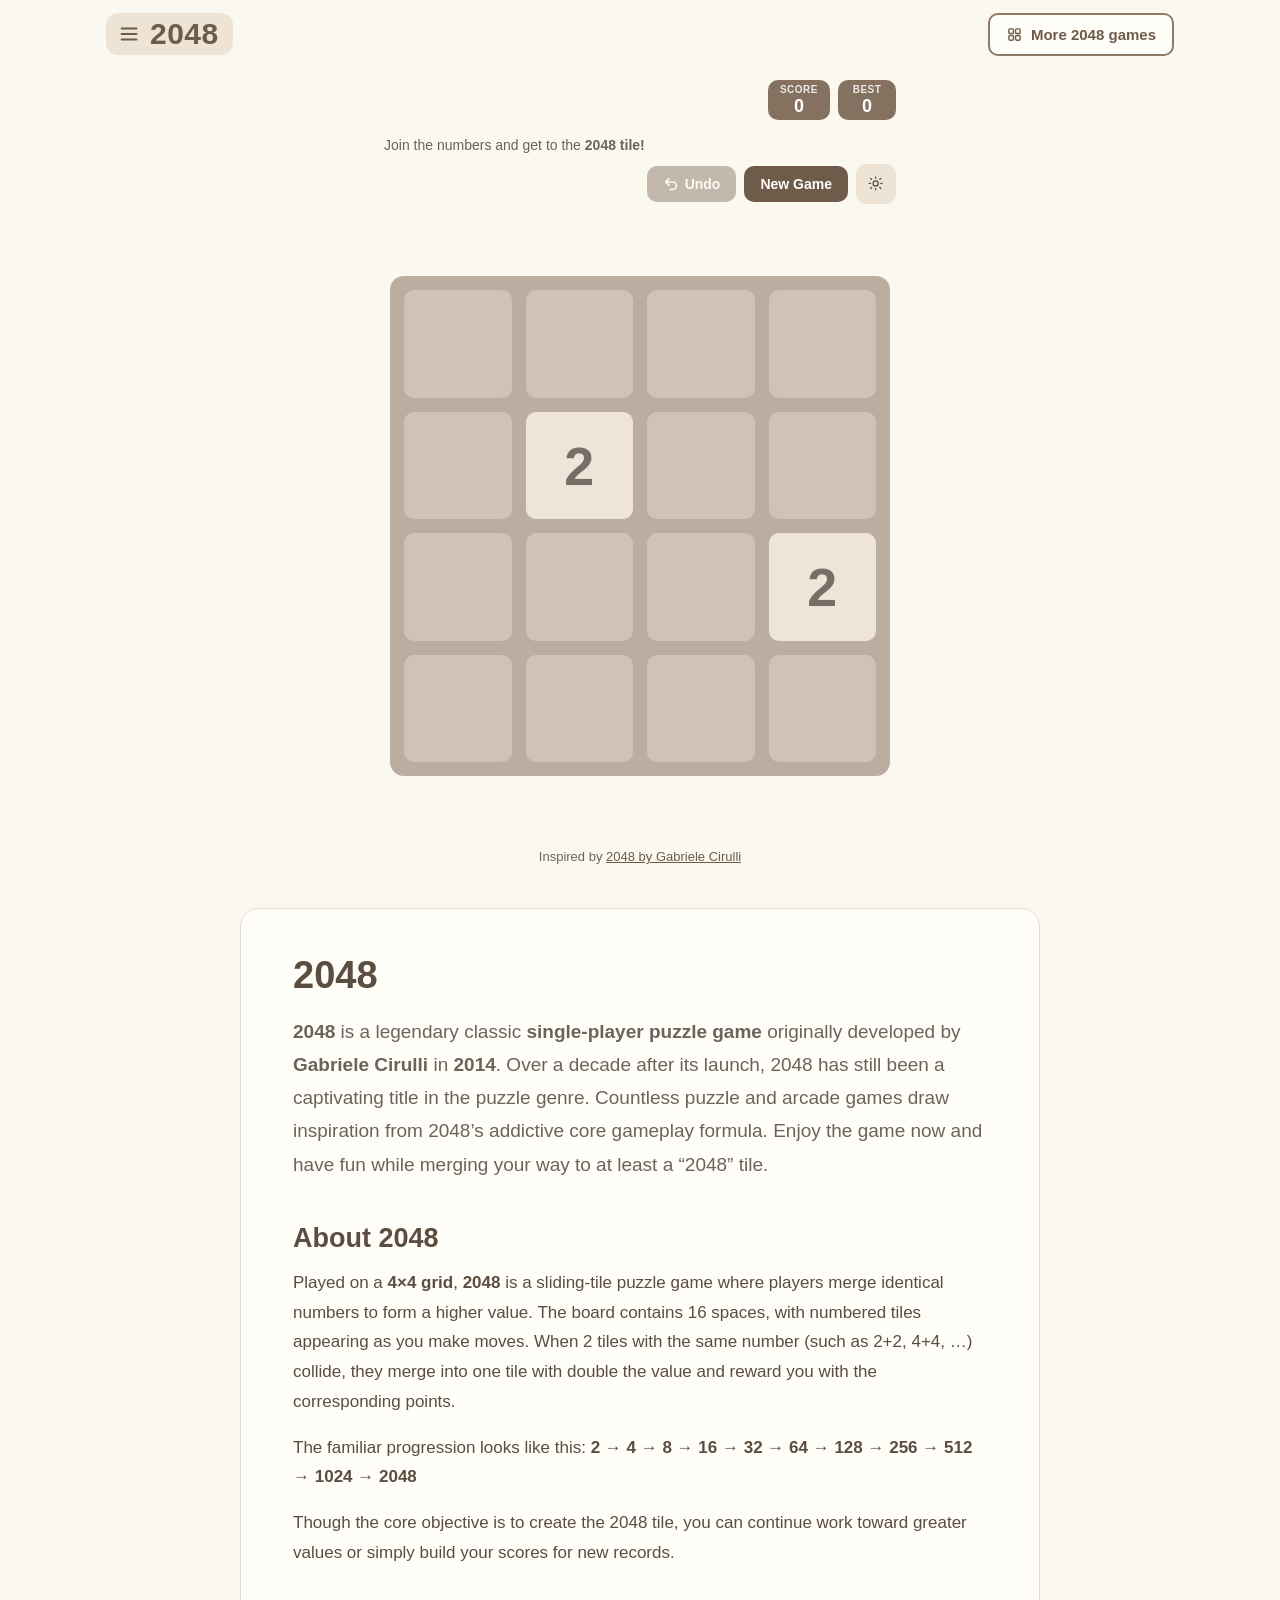
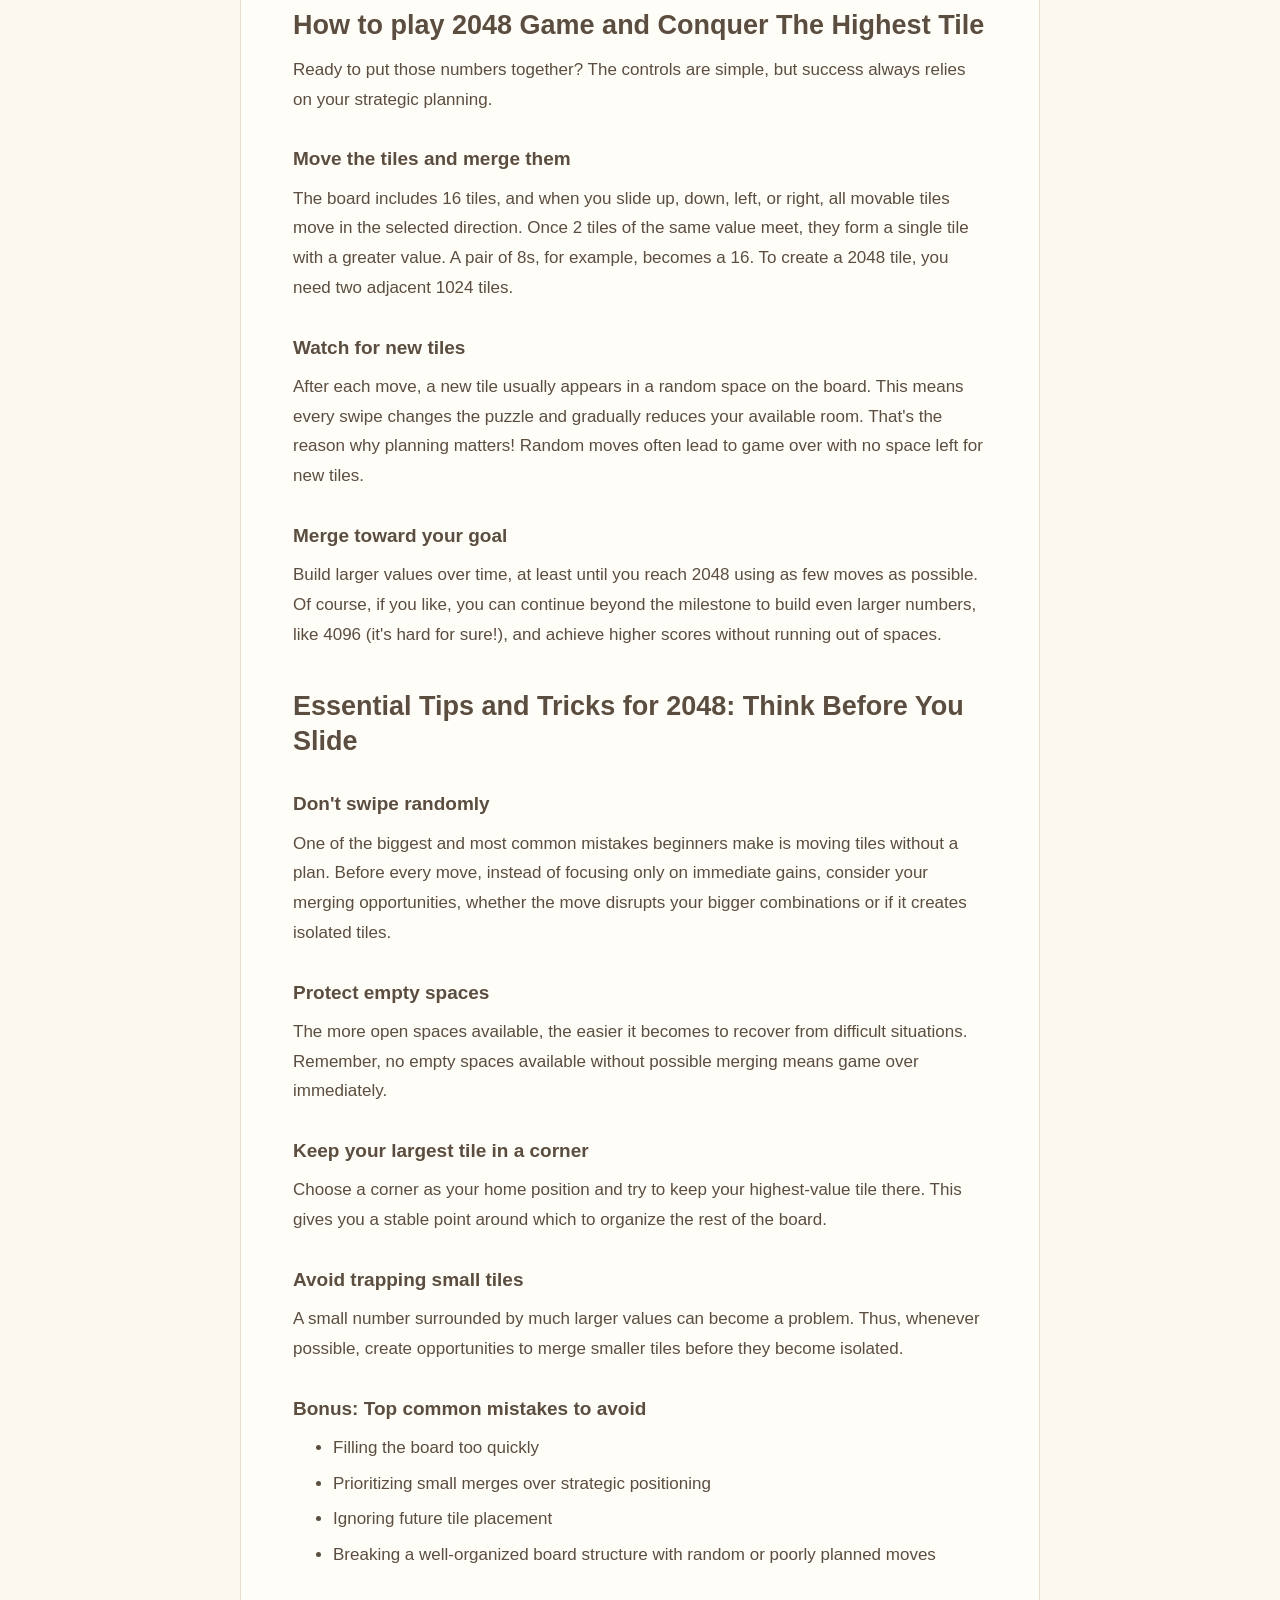
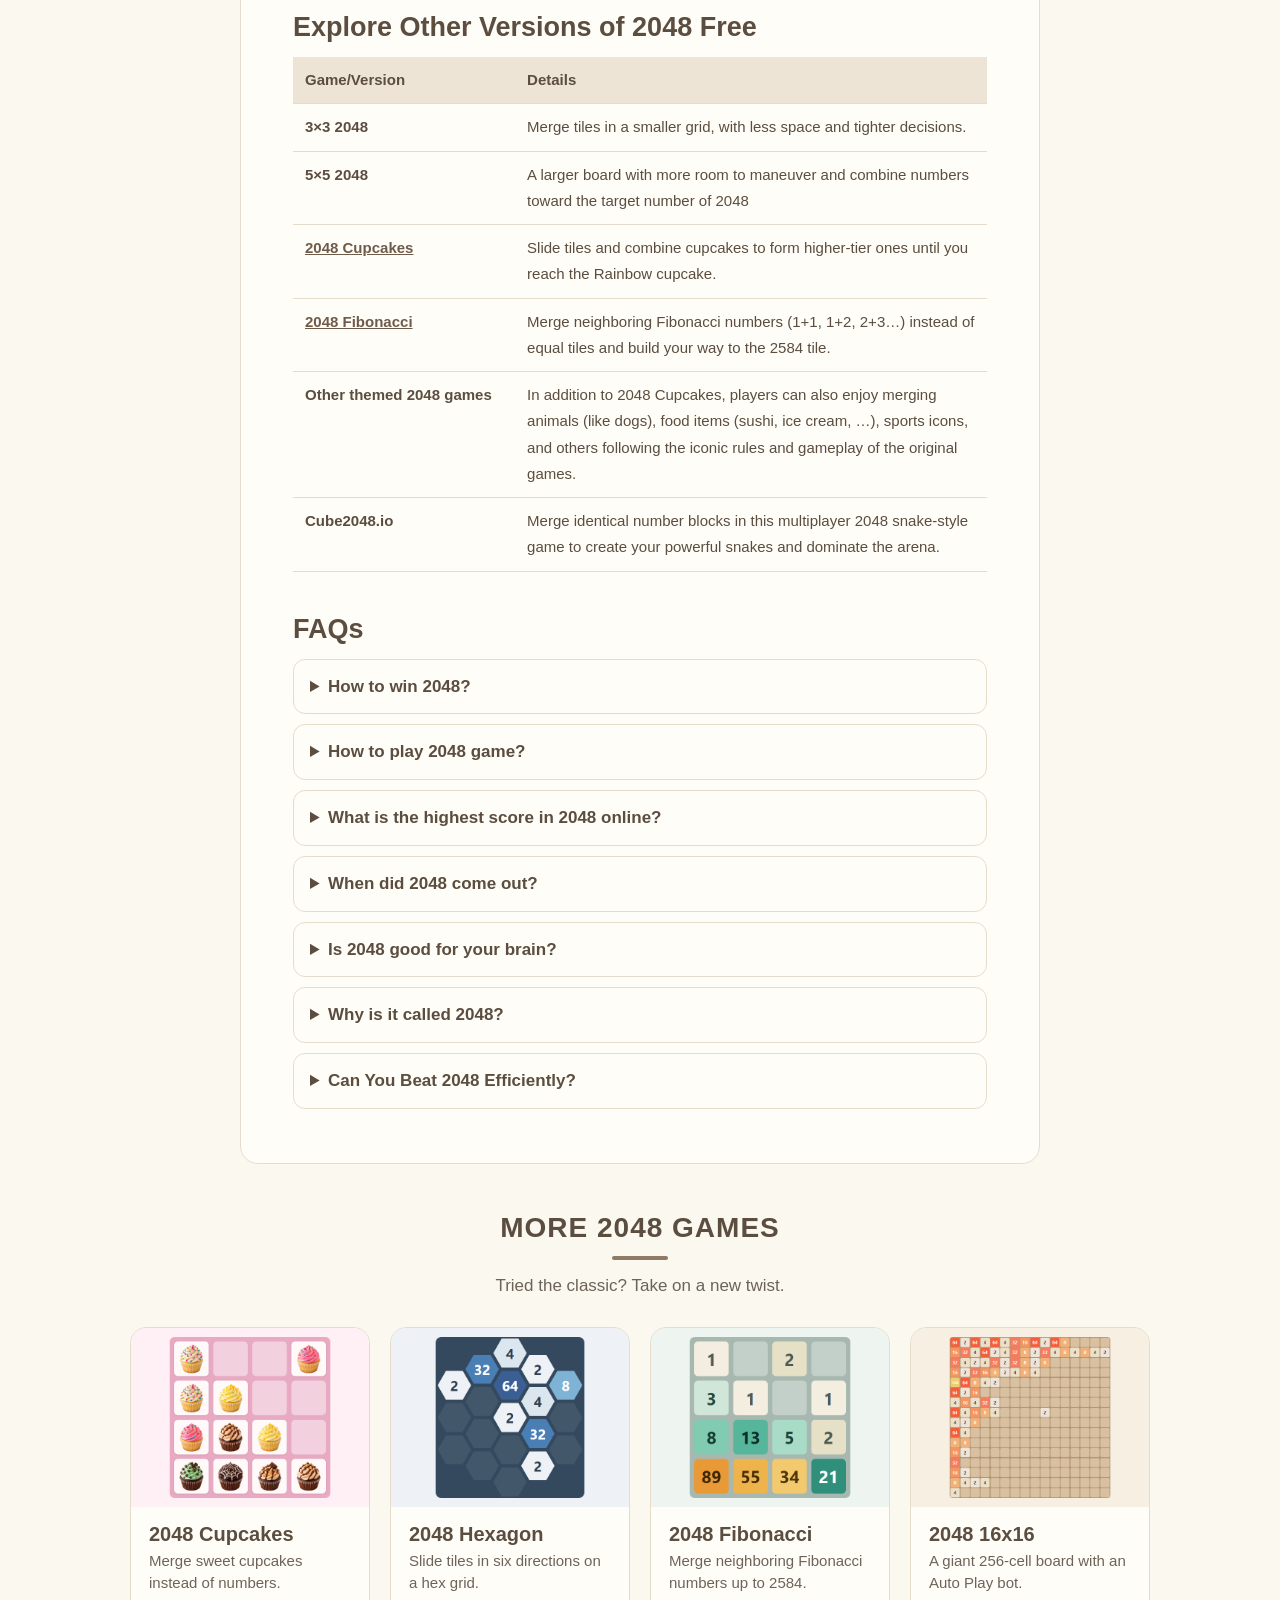
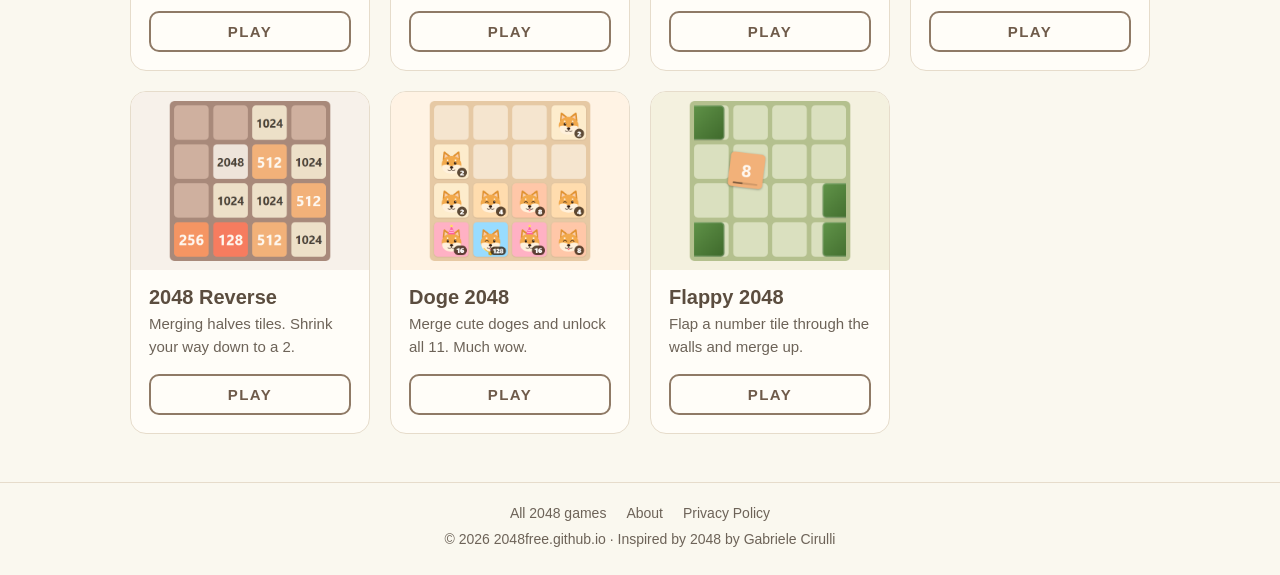
==== commit 883891e0: "Add anonymous gameplay analytics (GameTrack) with opt-out for localhost and owner" ====
--- a/index.html
+++ b/index.html
@@ -1,6 +1,7 @@
 <!DOCTYPE html>
 <html lang="en-US">
 <head>
+<script>try{var q=location.search.match(/[?&]notrack=([01])/);if(q)localStorage.setItem("2048free_notrack",q[1]);if(location.hostname!=="2048free.github.io"||localStorage.getItem("2048free_notrack")==="1")window["ga-disable-G-G84GT2WR56"]=true}catch(e){}</script>
 <!-- Google tag (gtag.js) -->
 <script async src="https://www.googletagmanager.com/gtag/js?id=G-G84GT2WR56"></script>
 <script>
@@ -368,6 +369,7 @@
 </footer>
 
 <script src="/assets/site.js"></script>
+<script src="/assets/track.js"></script>
 <script src="/assets/2048/game.js"></script>
 </body>
 </html>
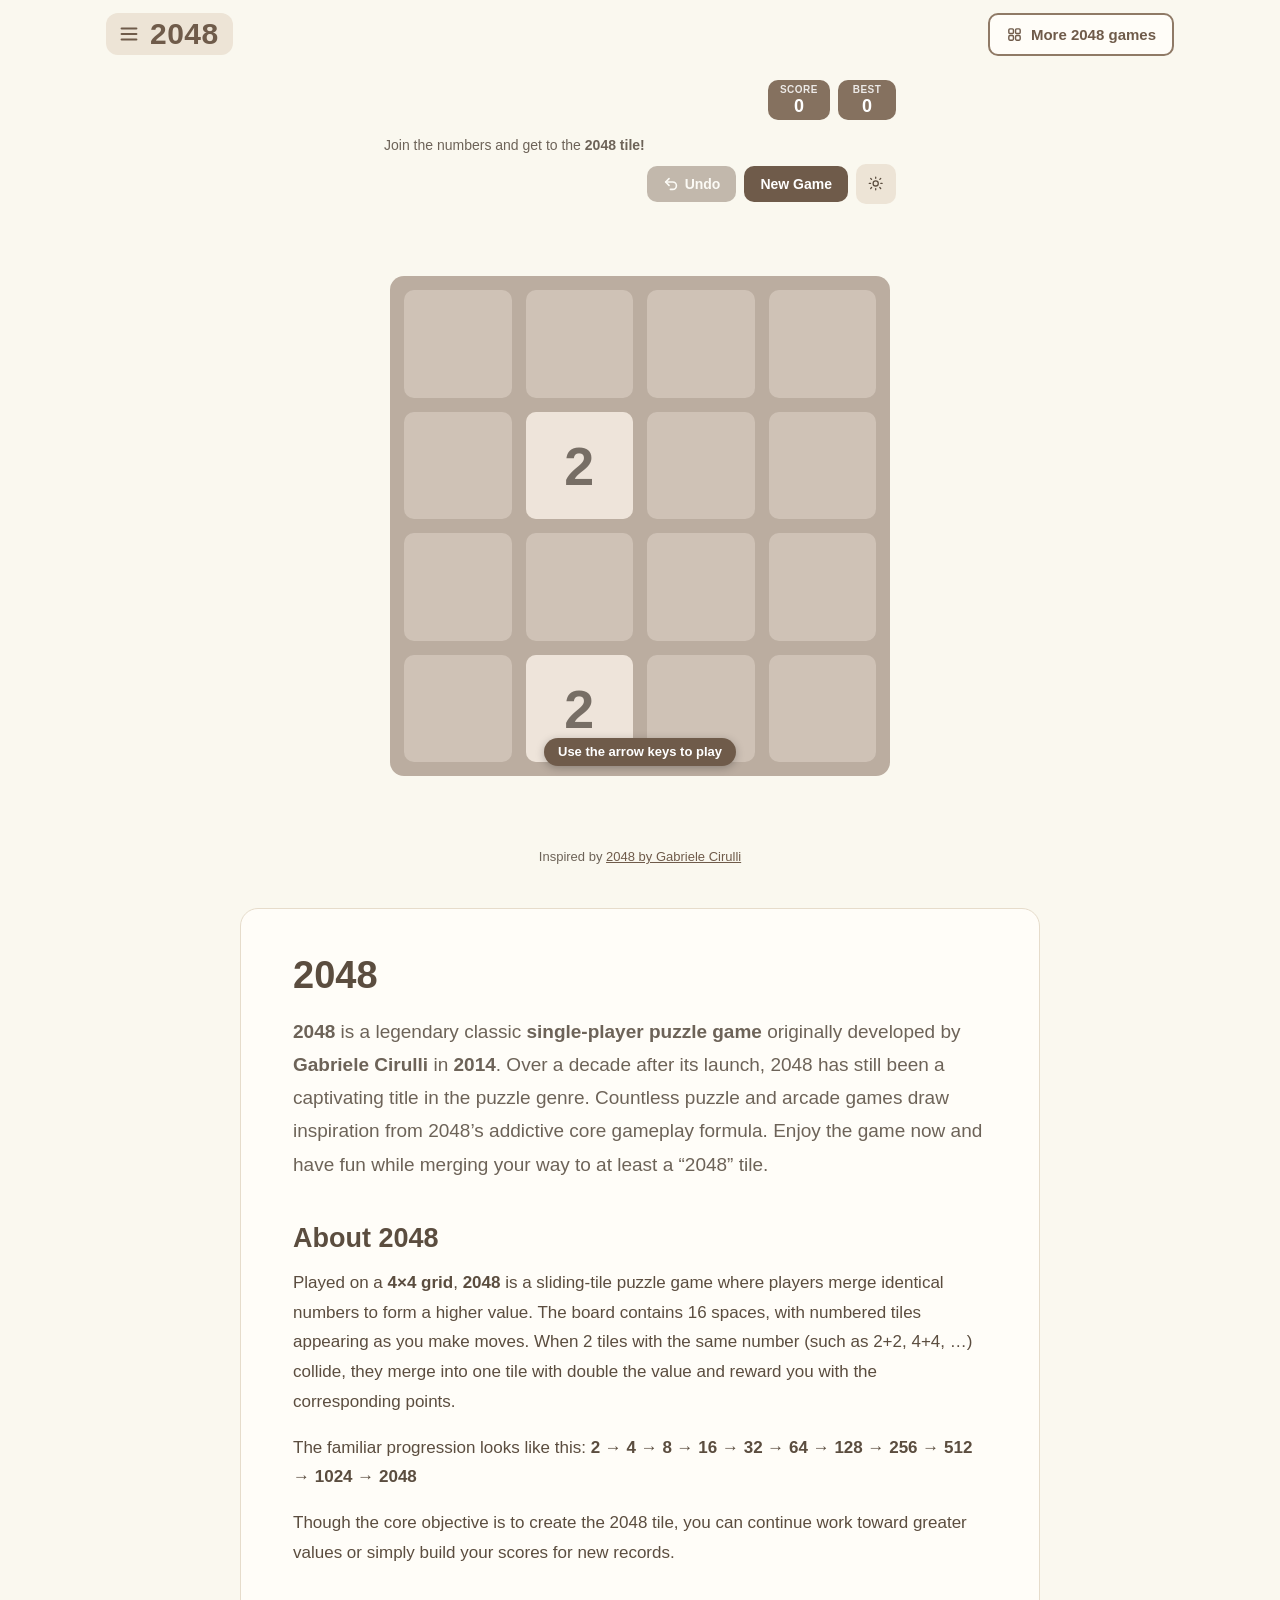
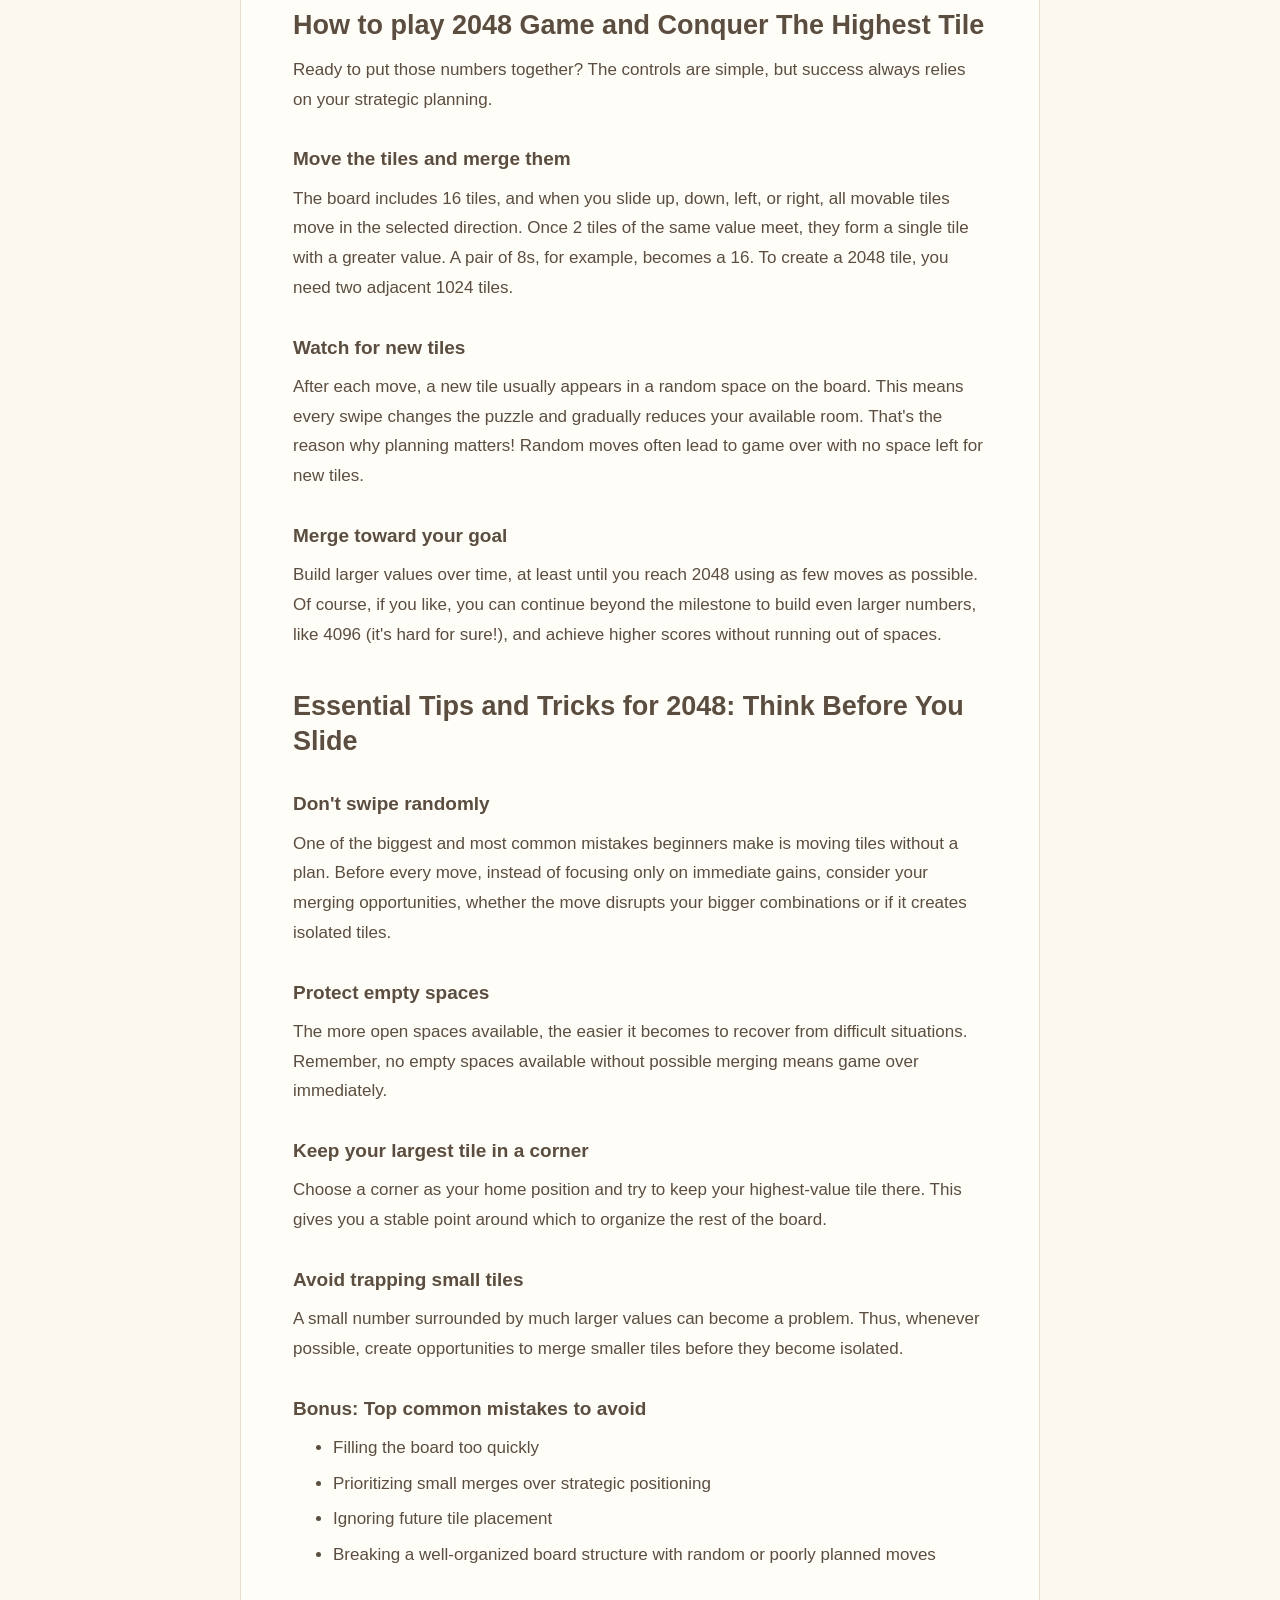
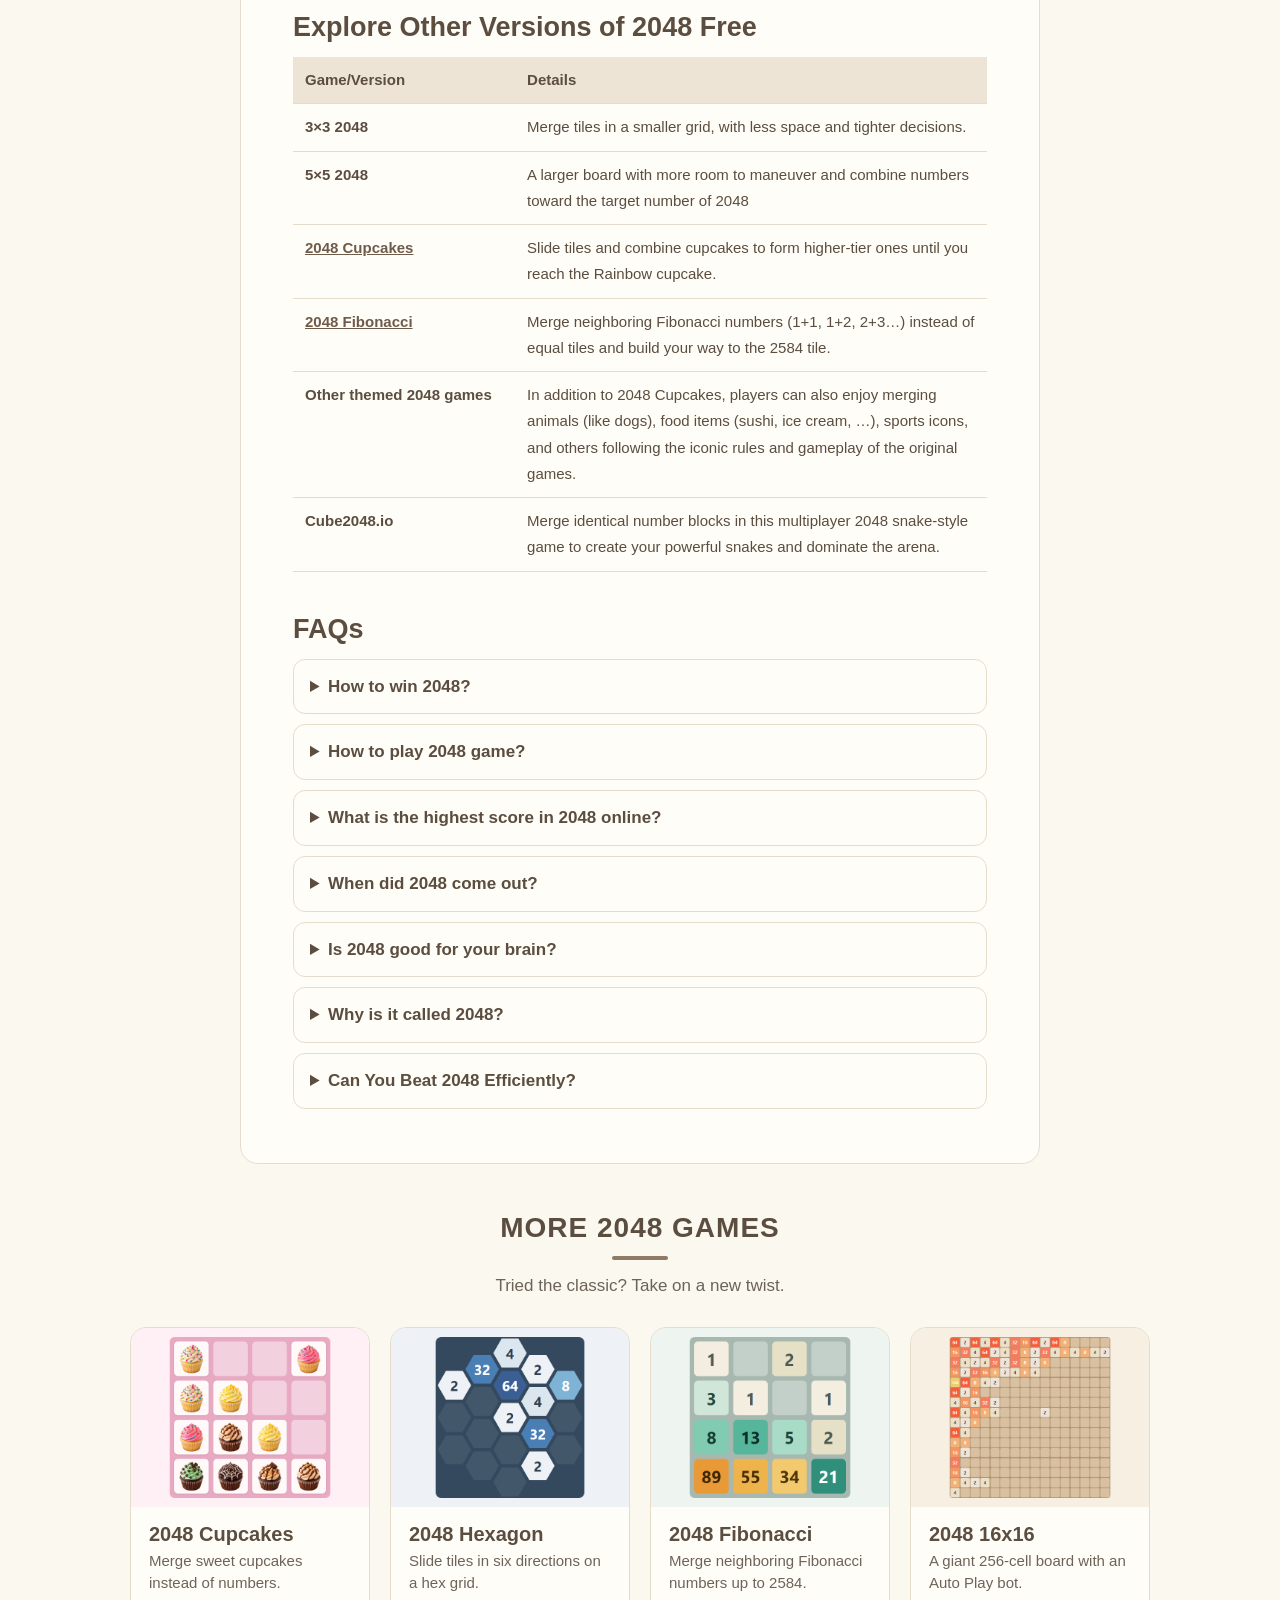
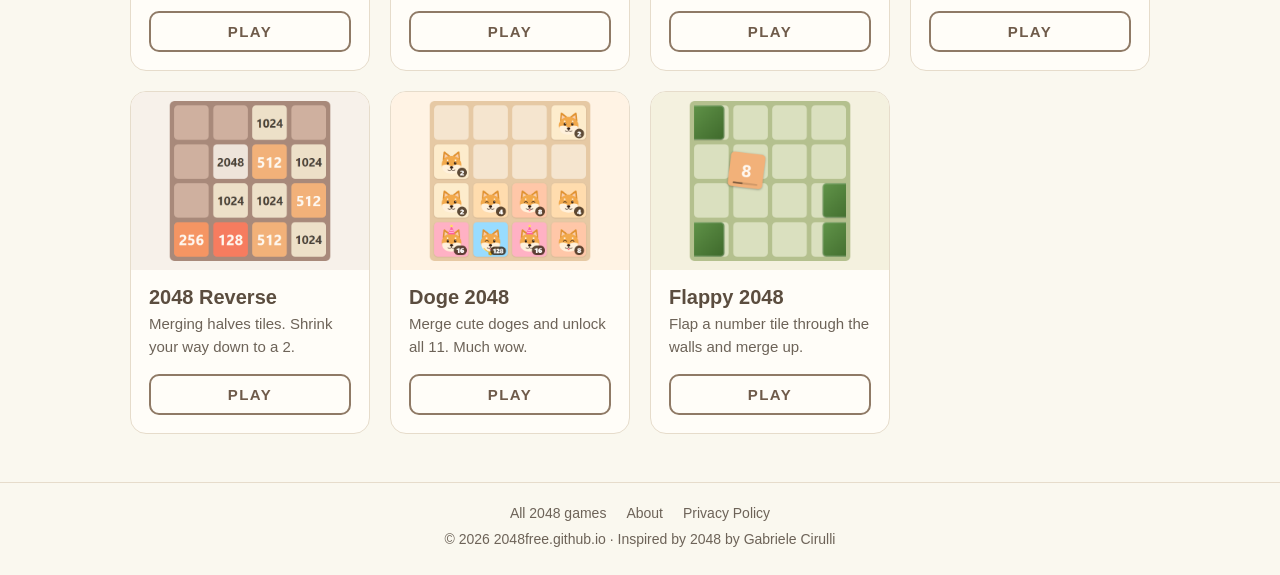
==== commit 5afd86ef: "Add first-move hint pill to grid games and a six-direction pad for Hexagon on touch" ====
--- a/index.html
+++ b/index.html
@@ -370,6 +370,7 @@
 
 <script src="/assets/site.js"></script>
 <script src="/assets/track.js"></script>
+<script src="/assets/hint.js"></script>
 <script src="/assets/2048/game.js"></script>
 </body>
 </html>
--- a/assets/site.css
+++ b/assets/site.css
@@ -578,3 +578,33 @@
   .sf-btn, .sf-btn-outline { font-size: 13px; padding: 8px 9px; }
   .sf-btn-outline .sf-icon { display: none; }
 }
+
+/* --- First-move hint pill (assets/hint.js) --- */
+.sf-hint {
+  position: absolute;
+  left: 50%;
+  bottom: 10px;
+  transform: translateX(-50%);
+  z-index: 5;
+  padding: 6px 14px;
+  border-radius: 999px;
+  background: var(--sf-accent-dark);
+  color: var(--sf-on-accent);
+  font: 600 13px/1.3 var(--sf-font);
+  white-space: nowrap;
+  max-width: calc(100% - 16px);
+  overflow: hidden;
+  text-overflow: ellipsis;
+  pointer-events: none;
+  box-shadow: 0 2px 8px rgba(0, 0, 0, 0.25);
+  animation: sf-hint-pulse 2.4s ease-in-out infinite;
+  transition: opacity 0.25s ease;
+}
+.sf-hint-out { opacity: 0; animation: none; }
+@keyframes sf-hint-pulse {
+  0%, 100% { transform: translateX(-50%) translateY(0); }
+  50% { transform: translateX(-50%) translateY(-3px); }
+}
+@media (prefers-reduced-motion: reduce) {
+  .sf-hint { animation: none; }
+}
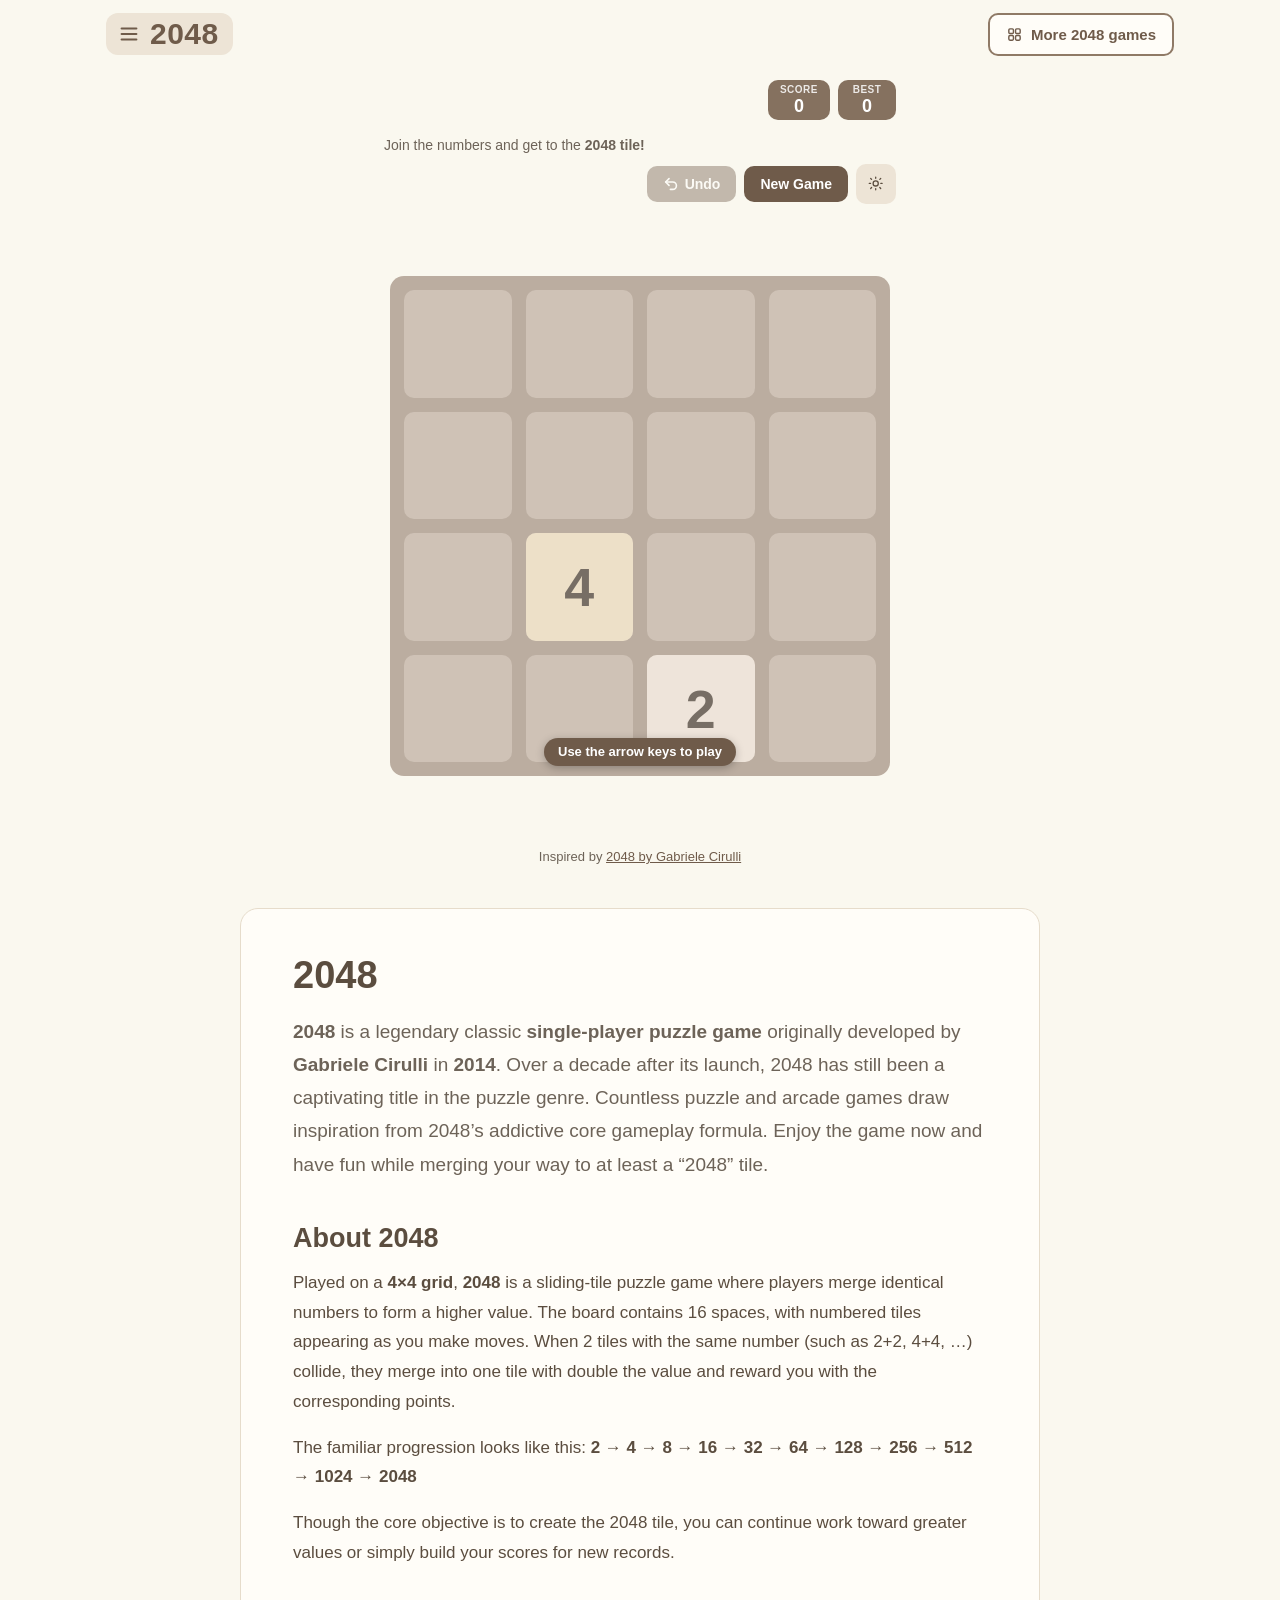
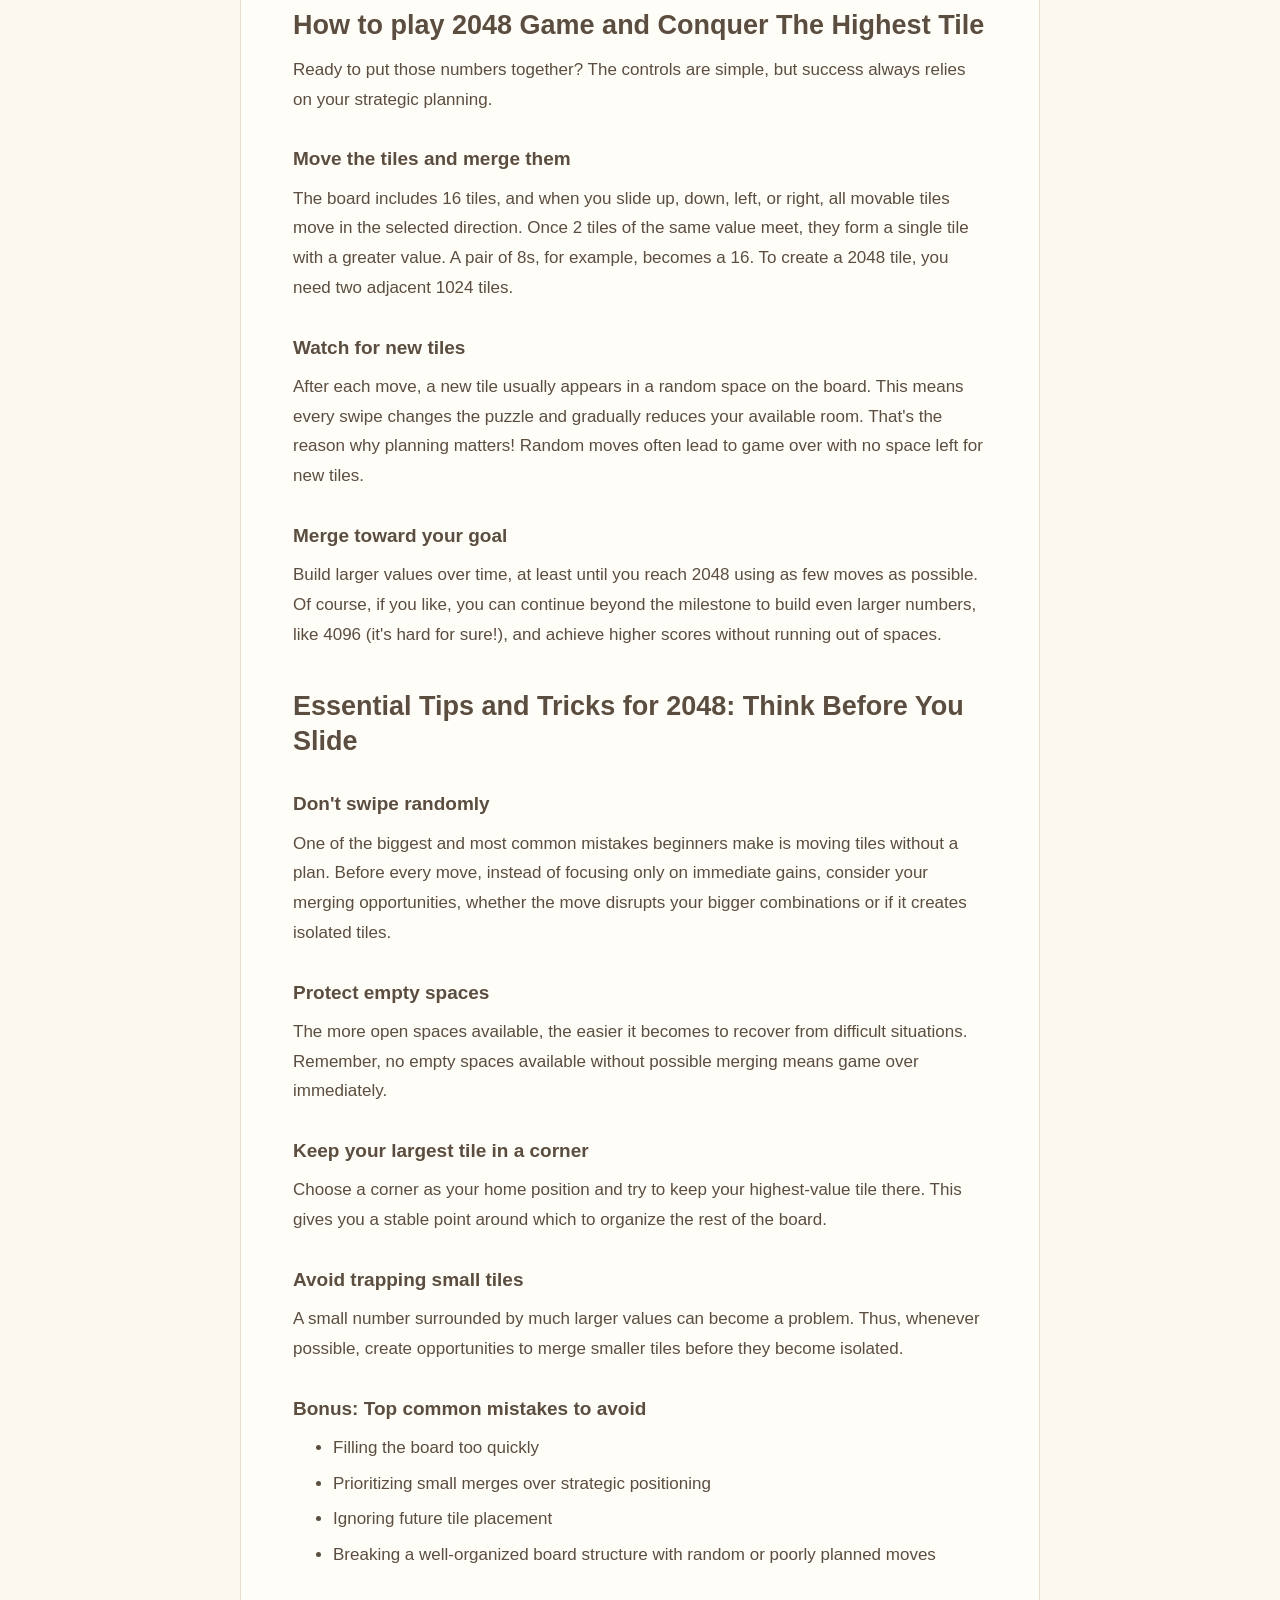
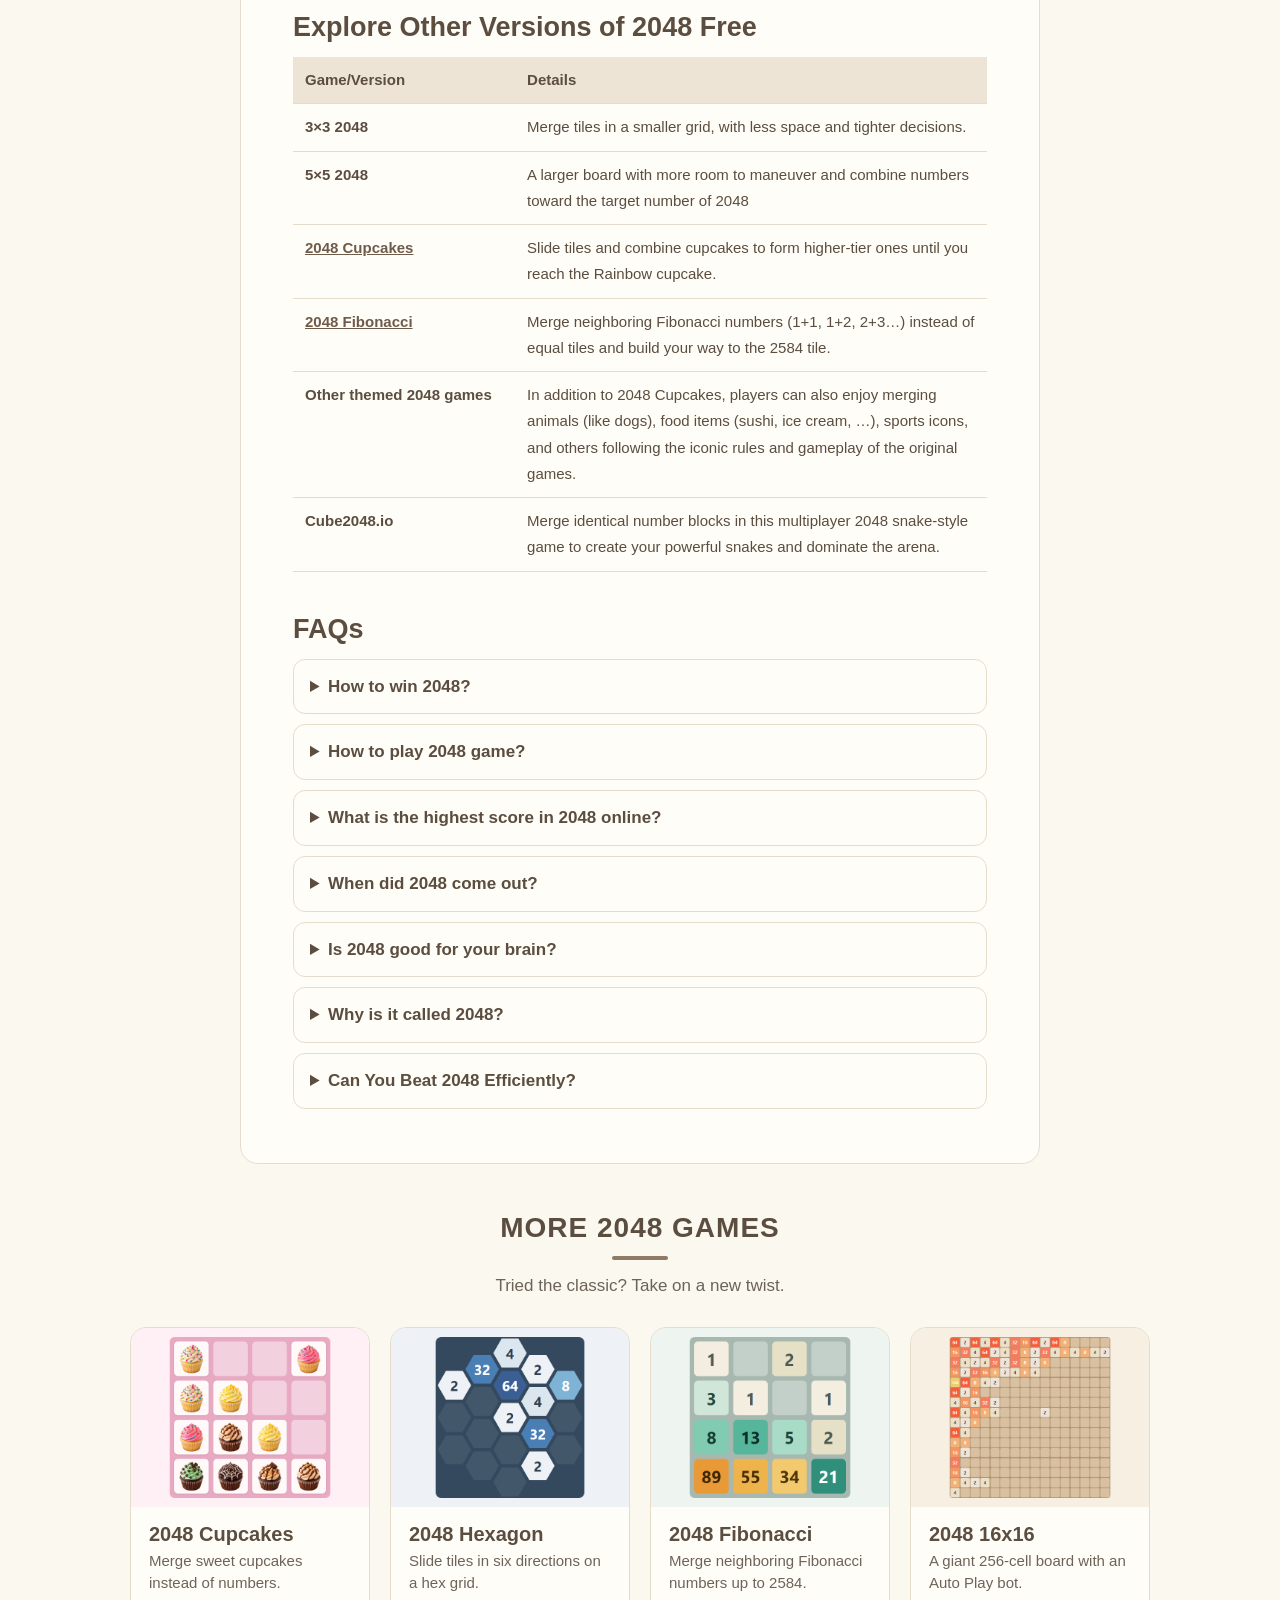
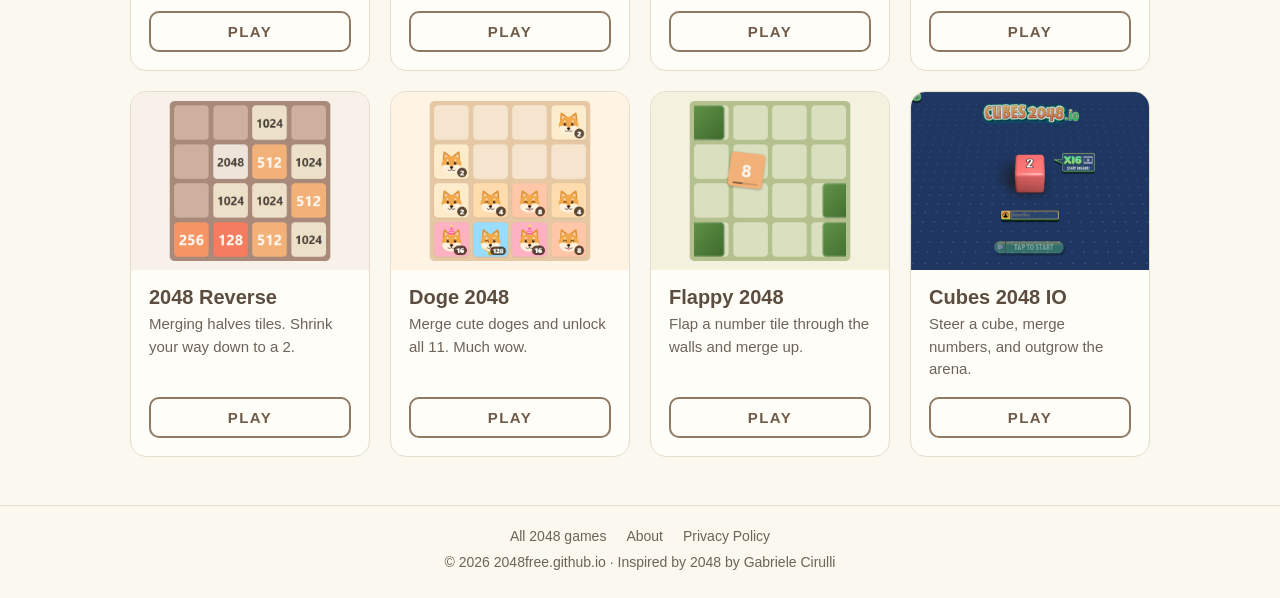
==== commit ae74dd16: "Add Cubes 2048 IO: embedded arena game with article, tips, and FAQs" ====
--- a/index.html
+++ b/index.html
@@ -355,6 +355,14 @@
           <span class="sf-card-play">PLAY</span>
         </span>
       </a>
+      <a class="sf-card" href="/cubes-2048-io/">
+        <span class="sf-card-thumb"><img src="/assets/thumbs/cubes-2048-io.png" alt="Cubes 2048 IO game screen" loading="lazy" width="640" height="480"></span>
+        <span class="sf-card-body">
+          <span class="sf-card-title">Cubes 2048 IO</span>
+          <span class="sf-card-desc">Steer a cube, merge numbers, and outgrow the arena.</span>
+          <span class="sf-card-play">PLAY</span>
+        </span>
+      </a>
     </div>
   </section>
 </main>
